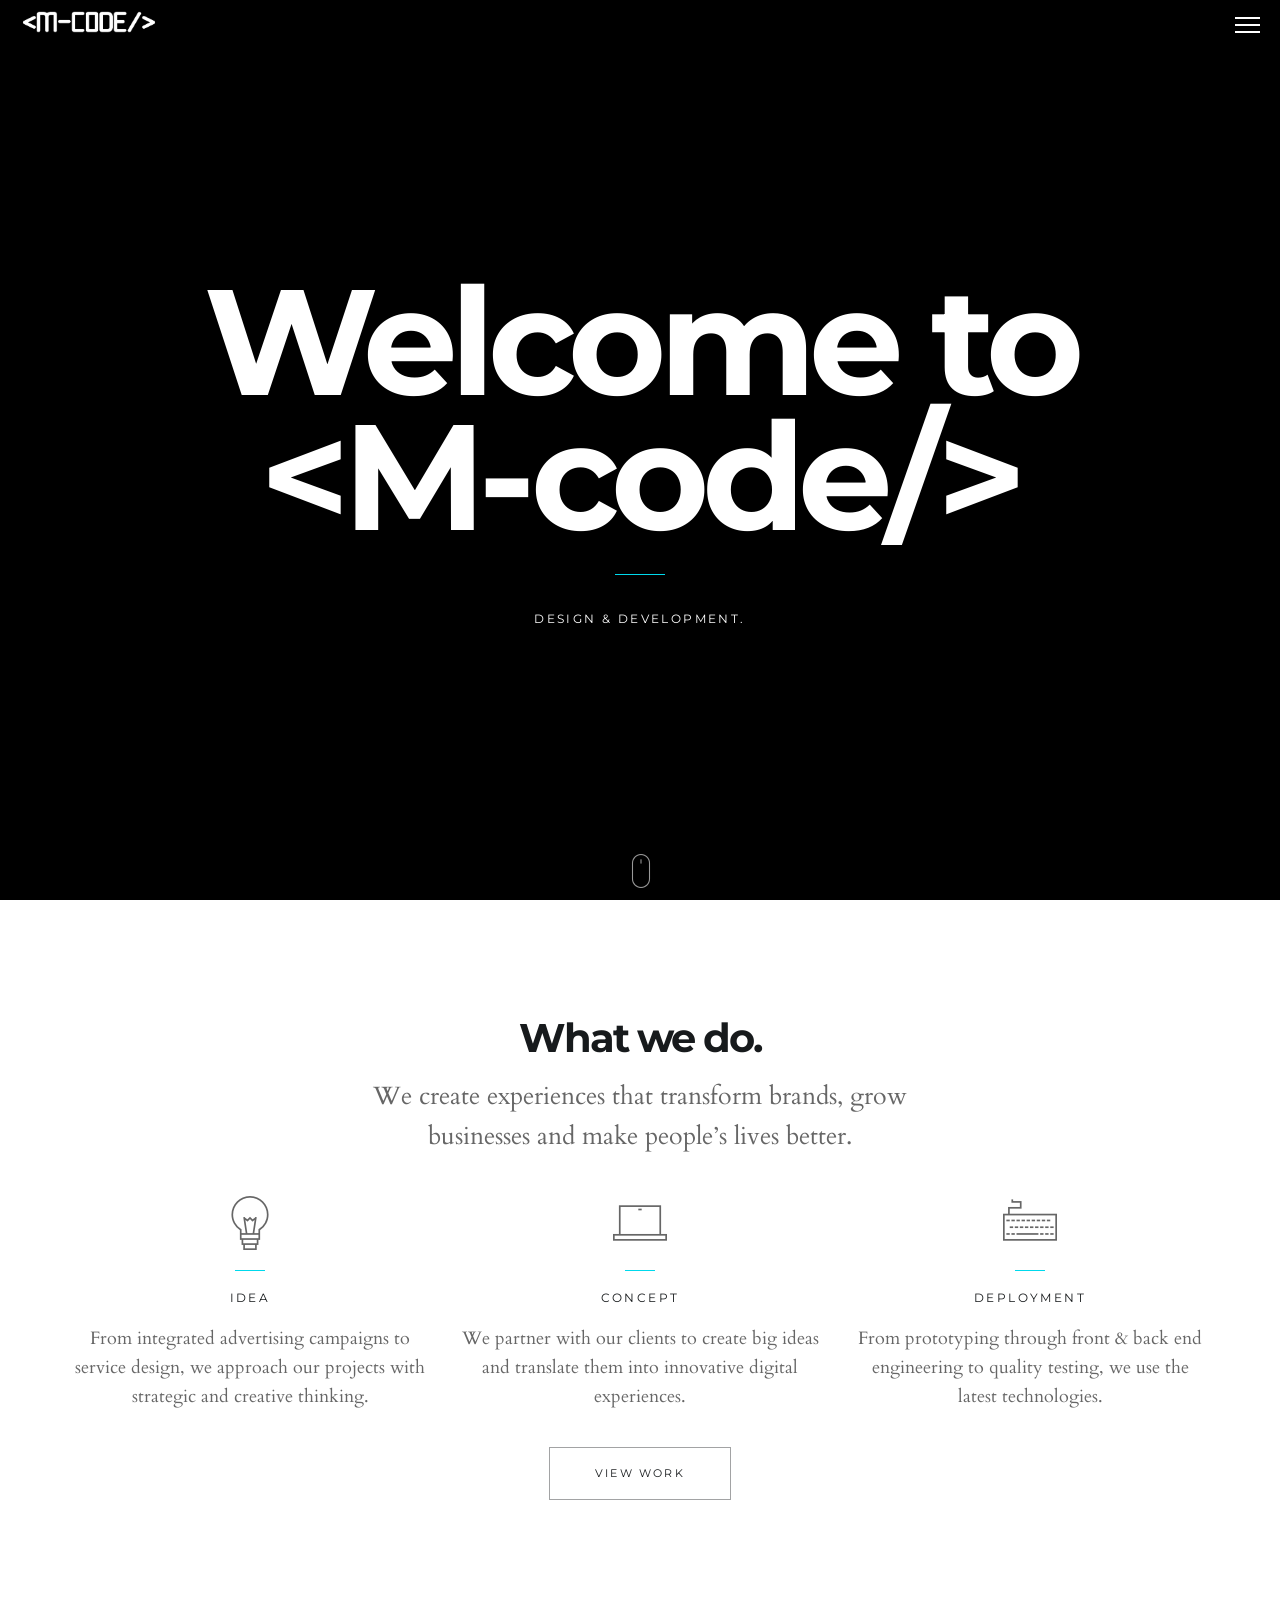
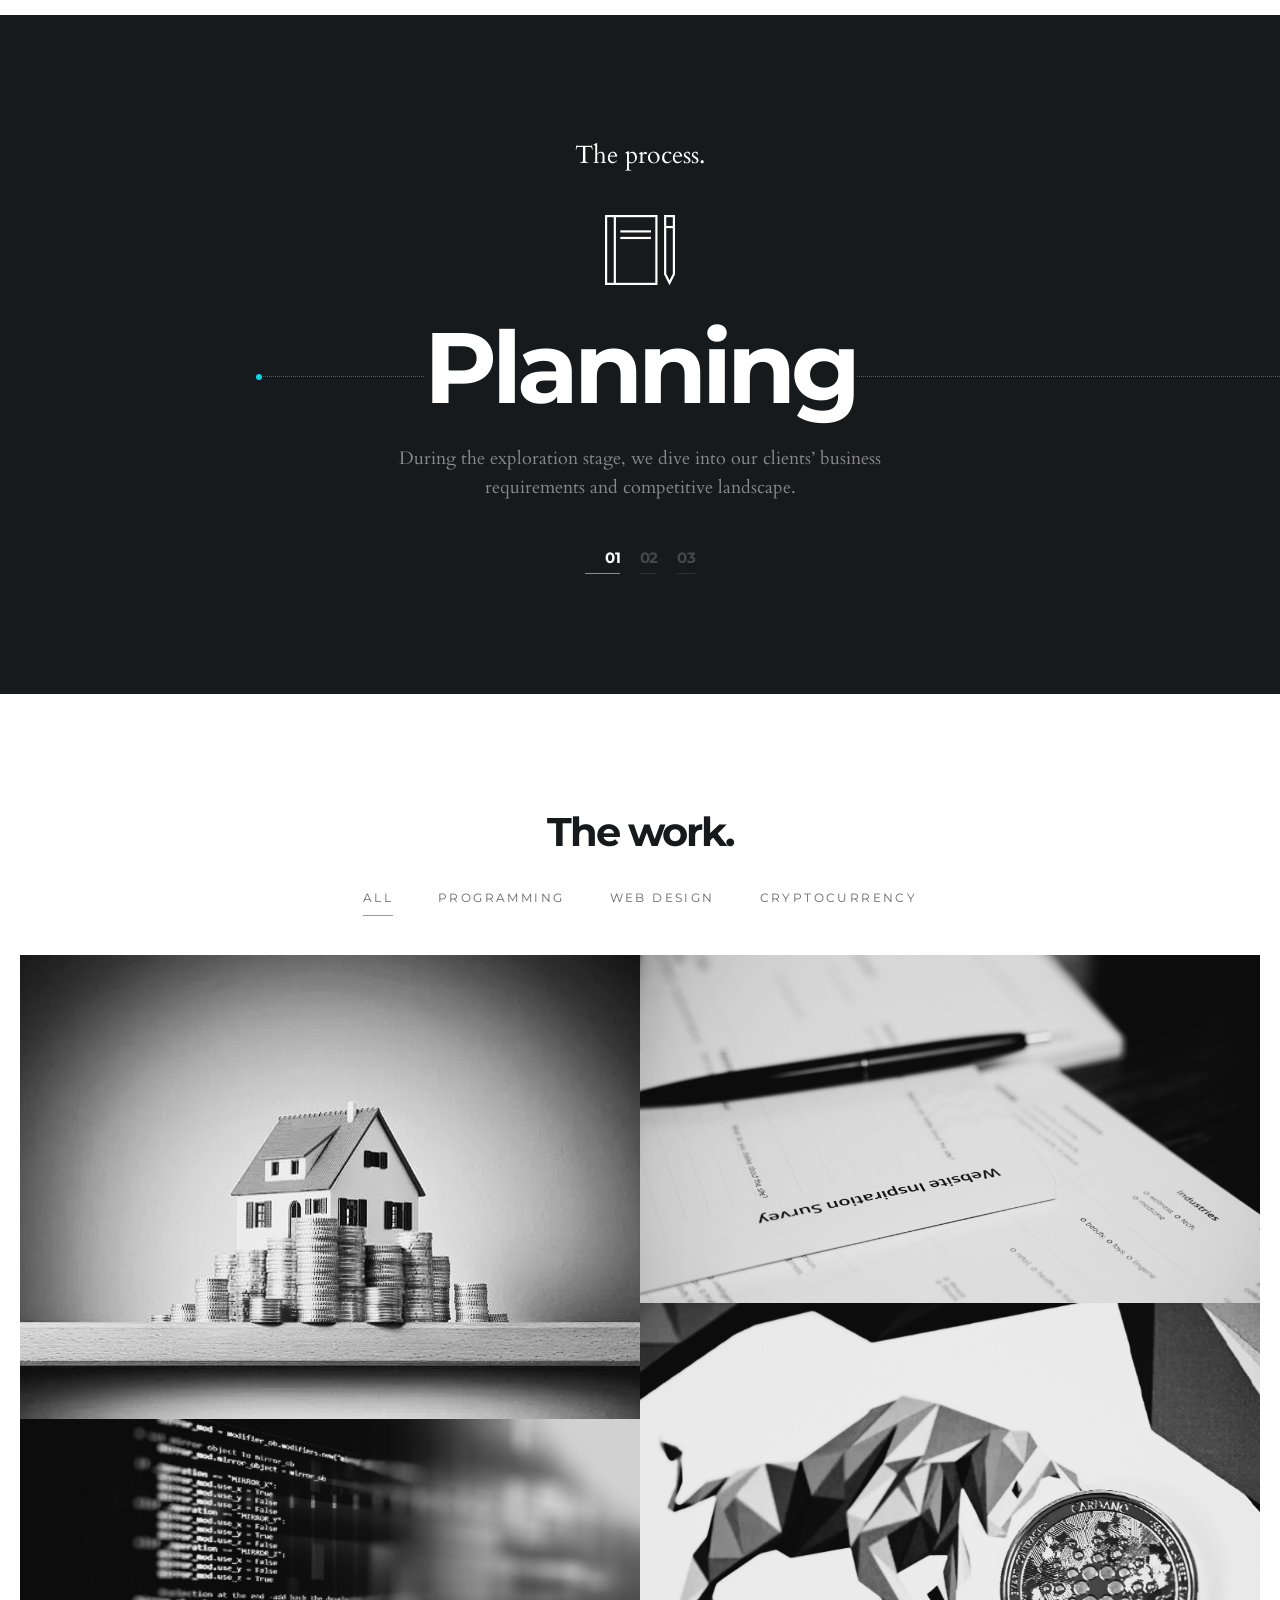
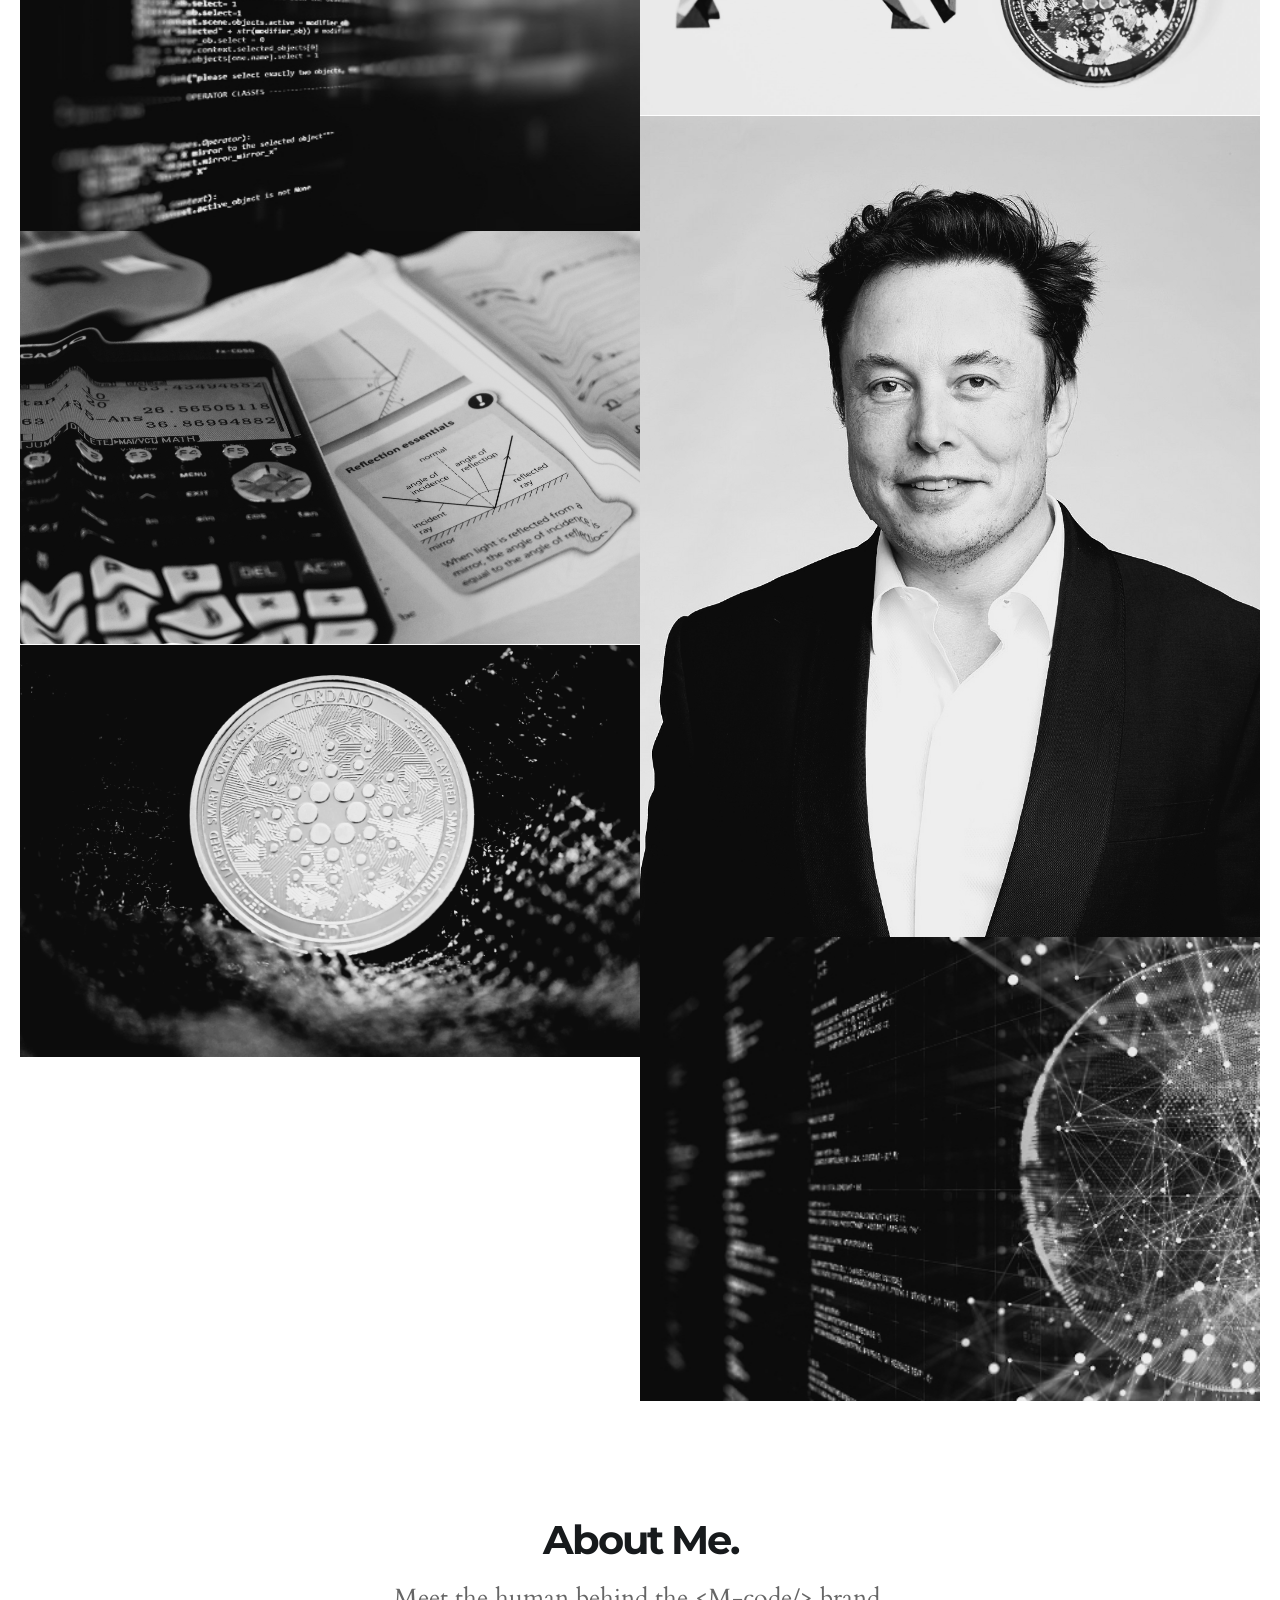
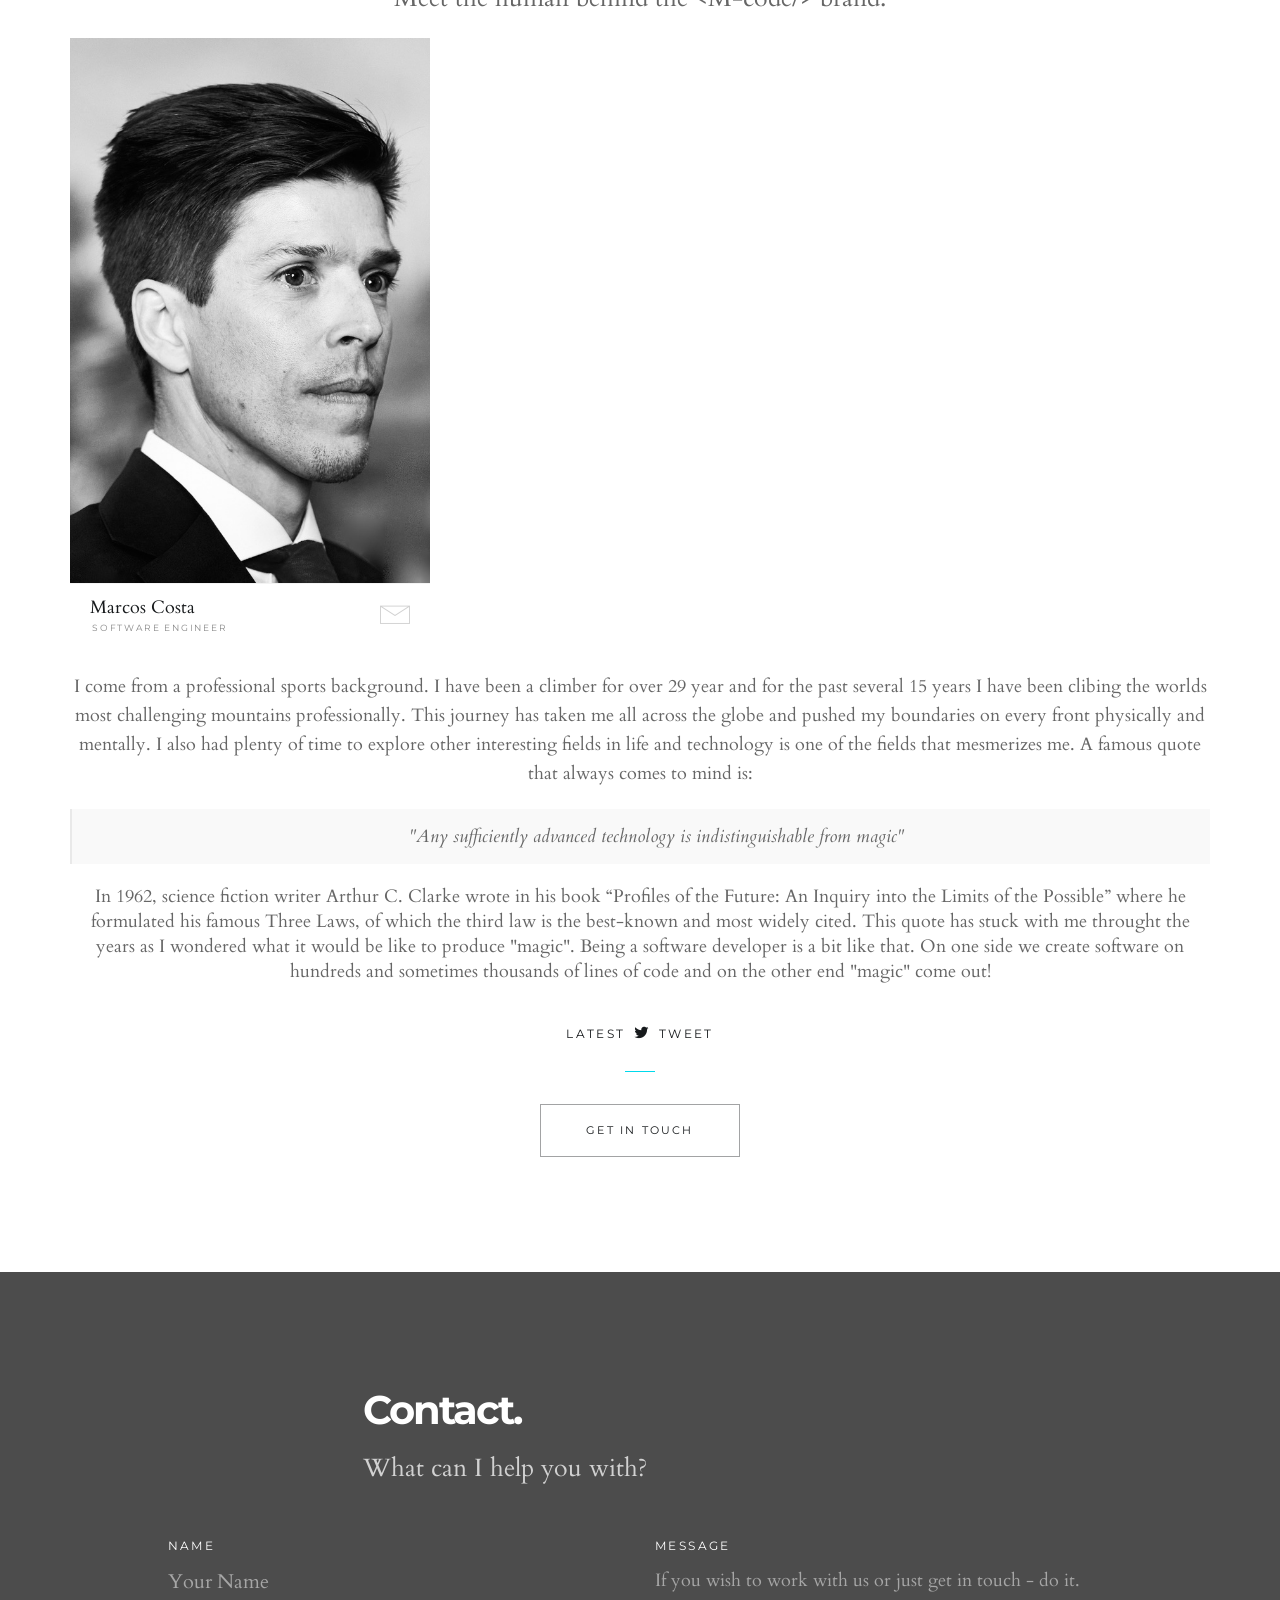
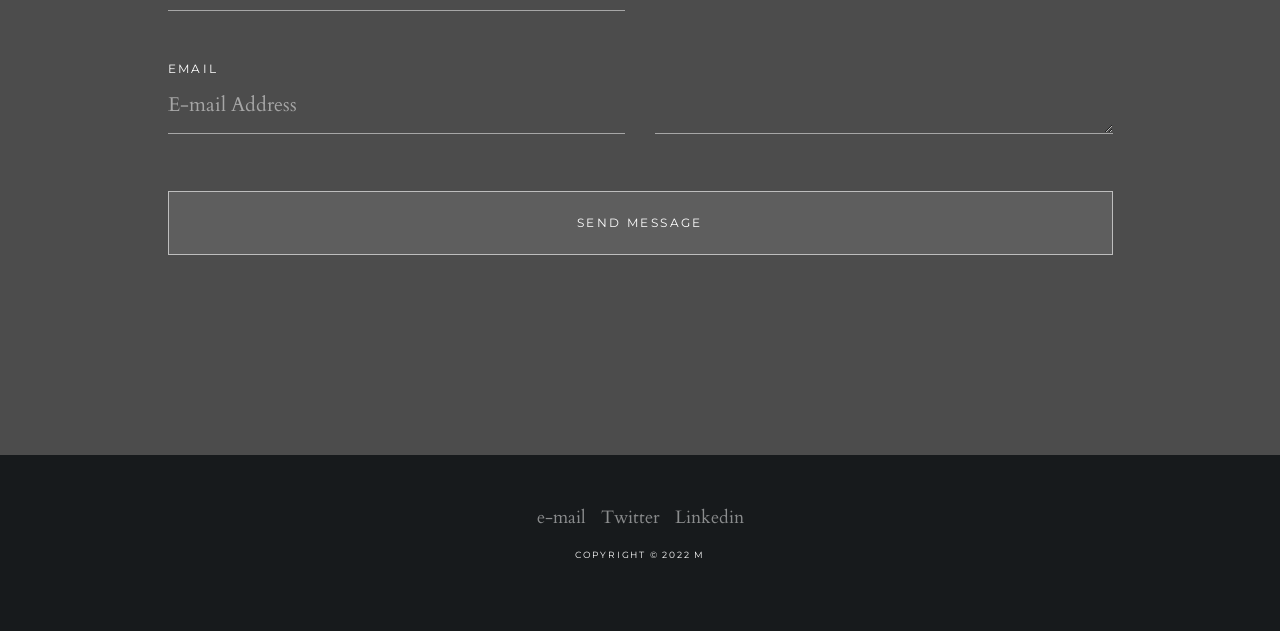
==== index.html @ 57354f72 "email address changed email address" ====
<!DOCTYPE html>
<!--[if lte IE 8 ]><html class="ie" xmlns="http://www.w3.org/1999/xhtml" xml:lang="en-US" lang="en-US"> <![endif]-->
<!--[if (gte IE 9)|!(IE)]><!-->
<html xmlns="http://www.w3.org/1999/xhtml" xml:lang="en-US" lang="en-US">
<!--<![endif]-->

<head>
	<meta charset="utf-8">

	<title>M-code Website</title>

	<!-- Behavioral Meta Data -->
	<meta name="viewport" content="width=device-width, initial-scale=1, maximum-scale=1, user-scalable=no">


	<!-- Twitter Card Meta Data -->
	<meta name="twitter:card" content="summary">
	<meta name="twitter:site" content="@Mcosta215">
	<meta name="twitter:creator" content="@Mcosta215">
	<meta name="twitter:title" content="M">
	<meta name="twitter:description" content="Technical Analysis, Software Engineering, and Freedom.">
	<meta name="twitter:image" content="https://twitter.com/Mcosta215">

	<!-- Favicon -->
	<link rel="shortcut icon" href="favicon.png" type="image/png">
	<link rel="apple-touch-icon" sizes="180x180" href="/apple-touch-icon.png">
	<link rel="icon" type="image/png" sizes="32x32" href="/favicon-32x32.png">
	<link rel="icon" type="image/png" sizes="16x16" href="/favicon-16x16.png">
	<link rel="manifest" href="/site.webmanifest">


	<!--[if lt IE 9]>
		<script src="http://html5shim.googlecode.com/svn/trunk/html5.js"></script>
	<![endif]-->

	<!-- Fonts -->
	<link href='http://fonts.googleapis.com/css?family=Cardo:400,400italic|Montserrat:700,400' rel='stylesheet'
		type='text/css'>

	<!-- Styles -->
	<link rel="stylesheet" type="text/css" href="css/loader.css" />
	<link rel="stylesheet" type="text/css" href="css/framework.css" />
	<link rel="stylesheet" type="text/css" href="css/style.css" />

	<!-- Colors -->
	<link rel="stylesheet" type="text/css" href="css/colors/blue.css" media="screen">
	<!-- <link rel="stylesheet" type="text/css" href="css/colors/red.css" media="screen"> -->
	<!-- <link rel="stylesheet" type="text/css" href="css/colors/green.css" media="screen"> -->
	<!-- <link rel="stylesheet" type="text/css" href="css/colors/yellow.css" media="screen"> -->
	<!-- <link rel="stylesheet" type="text/css" href="css/colors/pink.css" media="screen"> -->
	<!-- <link rel="stylesheet" type="text/css" href="css/colors/orange.css" media="screen"> -->
	<!-- <link rel="stylesheet" type="text/css" href="css/colors/gray.css" media="screen"> -->
	<!-- <link rel="stylesheet" type="text/css" href="css/colors/purple.css" media="screen"> -->
	<!-- <link rel="stylesheet" type="text/css" href="css/colors/steel.css" media="screen"> -->

	<!--[if lt IE 9]>
		<link rel="stylesheet" type="text/css" href="css/ie.css" />
	<![endif]-->

	<!-- Javascript -->
	<script src="js/jquery.js"></script>
	<script src="js/modernizr.js"></script>
</head>

<body>
	<!-- Loader -->
	<div class="loader center dark">
		<div class="loader-content">
			<img src="images/logo.png" width="138" height="25" alt="logo"><br>
			<span class="progress-container"><span class="progress"></span></span>
		</div>
		<script type="text/javascript">
			$(window).load(function () {
				$('.loader').delay(1000).fadeOut('slow')
			});
		</script>
	</div><!-- END LOADER -->

	<!-- Header -->
	<header>
		<!-- Logo -->
		<div class="header-inner">
			<a class="logo" href="#"><img src="images/logo.png" alt="logo" width="138" height="25"></a>
		</div>

		<!-- Menu Button -->
		<div class="menu-button">
			<span class="before"></span>
			<span class="main"></span>
			<span class="after"></span>
		</div>
	</header><!-- END Header -->

	<!-- Navigation -->
	<nav class="push-nav push-right" style="background-image: url(images/navigation.jpg);">
		<!-- Logo -->
		<div class="logo-nav"><a href="#"><img src="images/logo.png" alt="logo" width="138" height="25"></a></div>
		<div class="footer-nav">
			<!-- Social -->
			<ul class="social">
				<li><a href="#"><i class="social-icon-linkedin"></i></a></li>
				<li><a href="#"><i class="social-icon-twitter"></i></a></li>
			</ul>

			<!-- Copyright -->
			<h6>Copyright © 2022 M-code</h6>
		</div>

		<!-- Links -->
		<ul class="navigation">
			<li><a class="scroll-to" href="#section1">Home</a></li>
			<li><a class="scroll-to" href="#section2">About</a></li>
			<li><a class="scroll-to" href="#section5">Work</a></li>
			<li><a class="scroll-to" href="#section9">Contact</a></li>
		</ul>
	</nav><!-- END Navigation -->

	<!-- Main Wrap -->
	<div class="navigation-overlay"></div>
	<div id="wrap">

		<!-- Hero -->
		<section id="section1" class="hero video-background dark center nav-trigger">
			<!-- Video Container -->
			<div id="bgVideo" data-0="transform: translate3d(0px, 0px, 0px);"
				data-top-bottom="transform: translate3d(0px, 300%, 0px);"></div>

			<!-- Hero Content -->
			<div class="container hero-content">
				<div class="col-xs-12 col-sm-10 col-sm-offset-1" data-0="opacity: 1;" data-top-bottom="opacity: 0;">
					<h1>Welcome to &lt;M-code/&gt</h1>
					<span class="separator"></span>
					<h5>Design &amp; development.</h5>
				</div>
			</div>

			<!-- Scroll Icon -->
			<a class="icon-scroll" href="#section2" data-0="opacity: 1;" data-100="opacity: 0;">
				<i class="icon-basic-magic-mouse"></i>
			</a>
		</section><!-- END Hero -->

		<!-- Feature boxes -->
		<section id="section2" class="container center padded">
			<!-- Title -->
			<div class="row">
				<div class="col-xs-12 col-sm-8 col-sm-offset-2 col-md-6 col-md-offset-3">
					<h4>What we do.</h4>
					<p class="sub-heading">We create experiences that transform brands, grow businesses and make
						people’s lives better.</p>
				</div>
			</div>

			<!-- Boxes -->
			<div class="row">
				<!-- 1 -->
				<div class="feature-box col-sm-4 wow fadeInUp" data-wow-delay="0.5s">
					<i class="icon-medium icon-basic-lightbulb"></i>
					<span class="separator-small"></span>
					<h5>Idea</h5>
					<p>From integrated advertising campaigns to service design, we approach our projects with strategic
						and creative thinking.</p>
				</div>
				<!-- 2 -->
				<div class="feature-box col-sm-4 wow fadeInUp" data-wow-delay="0.8s">
					<i class="icon-medium icon-basic-laptop"></i>
					<span class="separator-small"></span>
					<h5>Concept</h5>
					<p>We partner with our clients to create big ideas and translate them into innovative digital
						experiences.</p>
				</div>
				<!-- 3 -->
				<div class="feature-box col-sm-4 wow fadeInUp" data-wow-delay="1s">
					<i class="icon-medium icon-basic-keyboard"></i>
					<span class="separator-small"></span>
					<h5>Deployment</h5>
					<p>From prototyping through front &amp; back end engineering to quality testing, we use the latest
						technologies.</p>
				</div>
			</div>

			<!-- Call to action -->
			<div class="row">
				<div class="col-xs-12 wow fadeInUp call-to-action" data-wow-delay="1s">
					<a href="#section5" class="button">view work</a>
				</div>
			</div>
		</section><!-- END Feature Boxes -->


		<!-- Begin Progress Slider -->
		<section id="section4" class="center padded black">
			<!-- Title -->
			<div>
				<p class="sub-heading wow fadeInRight" data-wow-delay="0.5s">The process.</p>
			</div>

			<!-- Slider -->
			<div class="royalSlider rsProgress">
				<!-- Slide 1 -->
				<div class="rsContent wow fadeInRight" data-wow-delay="0.8s">
					<!-- Progress Bar -->
					<span class="progress-bar start"></span>

					<div class="container">
						<!-- Icon -->
						<div class="row">
							<div class="col-xs-12 col-sm-8 col-sm-offset-2 col-md-6 col-md-offset-3 icon">
								<i class="icon-large icon-basic-book-pencil"></i>
							</div>
						</div>

						<!-- Heading -->
						<div class="row">
							<div class="col-xs-12">
								<h2>Planning</h2>
							</div>
						</div>

						<!-- Text -->
						<div class="row">
							<div class="col-xs-12 col-sm-8 col-sm-offset-2 col-md-6 col-md-offset-3">
								<p>During the exploration stage, we dive into our clients’ business requirements and
									competitive landscape.</p>
							</div>
						</div>
					</div>

					<!-- Tab Control -->
					<span class="rsTmb">01</span>
				</div><!-- END Slide -->

				<!-- Slide 2 -->
				<div class="rsContent">
					<!-- Progress Bar -->
					<span class="progress-bar"></span>

					<div class="container">
						<!-- Icon -->
						<div class="row">
							<div class="col-xs-12 col-sm-8 col-sm-offset-2 col-md-6 col-md-offset-3 icon">
								<i class="icon-large icon-basic-display"></i>
							</div>
						</div>

						<!-- Heading -->
						<div class="row">
							<div class="col-xs-12">
								<h2>Development</h2>
							</div>
						</div>

						<!-- Text -->
						<div class="row">
							<div class="col-xs-12 col-sm-8 col-sm-offset-2 col-md-6 col-md-offset-3">
								<p>Once we have a clear strategy and we know what we want to achieve, it’s time for our
									designers to roll up their sleeves.</p>
							</div>
						</div>
					</div>

					<!-- Tab Control -->
					<span class="rsTmb">02</span>
				</div><!-- END Slide -->

				<!-- Slide 3 -->
				<div class="rsContent">
					<!-- Progress Bar -->
					<span class="progress-bar finish"></span>

					<div class="container">
						<!-- Icon -->
						<div class="row">
							<div class="col-xs-12 col-sm-8 col-sm-offset-2 col-md-6 col-md-offset-3 icon">
								<i class="icon-large icon-basic-flag1"></i>
							</div>
						</div>

						<!-- Heading -->
						<div class="row">
							<div class="col-xs-12">
								<h2>Launch</h2>
							</div>
						</div>

						<!-- Text -->
						<div class="row">
							<div class="col-xs-12 col-sm-8 col-sm-offset-2 col-md-6 col-md-offset-3 ">
								<p>Following thorough quality assurance involving you and our technical team the project
									is finally ready to be released.</p>
							</div>
						</div>
					</div>

					<!-- Tab Control -->
					<span class="rsTmb">03</span>
				</div>
			</div><!-- END Slider -->
		</section><!-- END Progress Slider -->

		<!-- Begin Portfolio -->
		<section id="section5" class="center padded nb">
			<div class="container">
				<!-- Title -->
				<div class="row">
					<div class="col-xs-12 col-sm-8 col-sm-offset-2 col-md-6 col-md-offset-3 wow fadeInUp"
						data-wow-delay="0.3s">
						<h4>The work.</h4>
					</div>
				</div>

				<!-- Filters -->
				<div class="row">
					<ul class="col-xs-12 filters">
						<li data-filter="*" class="is-checked wow fadeInUp" data-wow-delay="0.5s">All</li>
						<li data-filter=".programming" class="wow fadeInUp" data-wow-delay="0.8s">Programming</li>
						<li data-filter=".web-design" class="wow fadeInUp" data-wow-delay="1s">Web Design</li>
						<li data-filter=".cryptocurrency" class="wow fadeInUp" data-wow-delay="1.2s">Cryptocurrency</li>
					</ul>
				</div>
			</div><!-- END Container -->

			<div class="thumbnails dark">
				<div class="thumbnail programming">
					<div class="overlay"></div>
					<div class="project-info">
						<a class="button dark" href="loan_calculator.html">Loan Calculator</a>
					</div>
					<img src="images/portfolio/loan.jpg" alt="thumbnail">
				</div>


				<div class="thumbnail web-design">
					<div class="overlay"></div>
					<div class="project-info">
						<a class="button dark" href="survey.html">Survey Page</a>
					</div>
					<img src="images/portfolio/survey_photo.jpg" alt="thumbnail">
				</div>
				<div class="thumbnail cryptocurrency">
					<div class="overlay"></div>
					<div class="project-info">
						<a class="button dark" href="https://www.mnttoken.com">Cryptocurrency</a>
					</div>
					<img src="images/portfolio/ada_bull.jpg" alt="thumbnail">
				</div>
				<div class="thumbnail programming">
					<div class="overlay"></div>
					<div class="project-info">
						<a class="button dark" href="arithmetic_formatter.html">Arithmetic Formatter</a>
					</div>
					<img src="images/portfolio/pic07.jpg" alt="thumbnail">
				</div>
				<div class="thumbnail web-design">
					<div class="overlay"></div>
					<div class="project-info">
						<a class="button dark" href="elon_tribute.html">Tribute Page</a>
					</div>
					<img src="images/portfolio/Elon_Musk.jpg" alt="thumbnail">
				</div>
				<div class="thumbnail programming">
					<div class="overlay"></div>
					<div class="project-info">
						<a class="button dark" href="shape_calculator.html">Shape Calculator</a>
					</div>
					<img src="images/portfolio/shape_calculator.jpg" alt="thumbnail">
				</div>
				<div class="thumbnail web-design">
					<div class="overlay"></div>
					<div class="project-info">
						<a class="button dark" href="technical_documentation.html">Technical Documentation Page</a>
					</div>
					<img src="images/portfolio/ada_coin.jpg" alt="thumbnail">
				</div>
				<div class="thumbnail programming">
					<div class="overlay"></div>
					<div class="project-info">
						<a class="button dark" href="coming-soon.html">Budget App</a>
					</div>
					<img src="images/portfolio/pic02.jpg" alt="thumbnail">
				</div>
			</div><!-- END Thumbnails -->
		</section><!-- END Portfolio -->

		<!-- Begin Team Block -->
		<section id="section6" class="container center padded">
			<!-- Title -->
			<div class="row">
				<div class="col-xs-12 col-sm-8 col-sm-offset-2 col-md-6 col-md-offset-3">
					<h4>About Me.</h4>
					<p class="sub-heading">Meet the human behind the &lt;M-code/&gt brand.</p>
				</div>
			</div>

			<!-- Photos -->
			<div class="row">

				<div class="col-xs-12 col-sm-4 wow fadeInUp" data-wow-delay="1.0s">
					<!-- Photo -->
					<img class="team-photo" src="images/team/marcos.png">

					<!-- Team Info -->
					<div class="team-info clearfix">
						<span class="contact-information">
							<p>Marcos Costa</p>
							<h6>Software Engineer</h6>
						</span>
						<div class="mail"><a href="mailto:marcos@mnttoken.com"><i class="icon-basic-mail"></i></a>
						</div>
					</div>
				</div>
			</div>

			<div class="row">
				<div class="col-xs-12 call-to-action wow fadeInUp" data-wow-delay="1s">
					<p>I come from a professional sports background. I have been a climber for over 29 year and for the
						past several
						15 years I have been clibing the worlds most challenging mountains professionally. This journey
						has taken me all
						across the globe and pushed my boundaries on every front physically and mentally. I also had
						plenty of time to explore other
						interesting fields in life and technology is one of the fields that mesmerizes me. A famous
						quote that always comes to mind is:

					<div class="quote">
						<center>
							<blockquote> "Any sufficiently advanced technology is indistinguishable from magic"
							</blockquote>
						</center>
					</div>

					In 1962, science fiction writer Arthur C. Clarke wrote in his book “Profiles of the Future: An
					Inquiry into the Limits of the Possible” where he formulated his famous Three Laws, of which the
					third law is the best-known and most widely cited.
					This quote has stuck with me throught the years as I wondered what it would be like to produce
					"magic". Being a software developer is a bit like that. On one side we create
					software on hundreds and sometimes thousands of lines of code and on the other end "magic" come out!
					</p>
				</div>
				<div class="col-xs-12 col-sm-10 col-sm-offset-1 twitter call-to-action">
					<h5>latest <i class="social-icon-twitter"></i> tweet</h5>
					<span class="separator-small"></span>
					<div id="twit-feed"></div>
					<a class="button" href="#section9">get in touch</a>
				</div>
			</div>
		</section><!-- END Team Block -->



		<!-- Begin Contact -->
		<section id="section9" class="contact center">
			<!-- Switch -->
			<div class="switch dark"></div>

	</div>

	<!-- Contact Form -->
	<div class="map-overlay padded dark">
		<div class="container">
			<!-- Title -->
			<div class="row">
				<div class="col-xs-12 col-sm-8 col-sm-offset-2 col-md-6 col-md-offset-3">
					<h4>Contact.</h4>
					<p class="sub-heading">What can I help you with?</p>
				</div>
			</div>

			<!-- Form -->
			<div class="row">
				<div class="col-xs-12 col-lg-10 col-lg-offset-1">
					<form method="post" action="post.php" name="contactform" id="contactform" class="clearfix">
						<fieldset>
							<div class="float-left">
								<div class="form-field name wow fadeInUp" data-wow-delay="0.5s">
									<label for="name">Name</label>
									<span><input type="text" name="name" id="name"
											onfocus="if(this.value == 'Your Name') { this.value = ''; }"
											onblur="if(this.value == '') { this.value = 'Your Name'; }"
											value="Your Name" /></span>
								</div>
								<div class="form-field email wow fadeInUp" data-wow-delay="0.8s">
									<label for="email">Email</label>
									<span><input type="email" name="email" id="email"
											onfocus="if(this.value == 'E-mail Address') { this.value = ''; }"
											onblur="if(this.value == '') { this.value = 'E-mail Address'; }"
											value="E-mail Address" /></span>
								</div>
							</div>
							<div class="float-right">
								<div class="form-field message wow fadeInUp" data-wow-delay="1s">
									<label for="message">Message</label>
									<span><textarea name="message" id="message"
											onfocus="if(this.value == 'If you wish to work with us or just get in touch - do it.') { this.value = ''; }"
											onblur="if(this.value == '') { this.value = 'If you wish to work with us or just get in touch - do it.'; }">If you wish to work with us or just get in touch - do it.</textarea></span>
								</div>
							</div>
						</fieldset>
						<div class="form-click wow fadeInUp" data-wow-delay="1s">
							<button id="submit">Send Message</button>
						</div>
						<div id="alert">
							<div class="notification error clearfix">
								<p><strong>Attention!</strong> Please enter your message.</p>
							</div>
						</div>
					</form>
				</div>
			</div>
		</div><!-- END Container -->
	</div><!-- END Contact Form -->



	</section><!-- END Contact -->

	<!-- Begin Footer -->
	<footer class="center black">
		<div class="container">
			<!-- Social -->
			<div class="row">
				<ul class="social col-xs-12">
					
					<li class="icon solid fa-envelope"><a href="marcos@mnttoken.com">e-mail</a></li>
					<li class="icon brands fa-twitter"><a href="https://twitter.com/Mcosta215">Twitter</a></li>
					<li class="icon brands fa-linkedin"><a
							href="https://www.linkedin.com/in/marcos-costa-a276242/">Linkedin</a></li>
				</ul>
			</div>

			<!-- Copyright -->
			<div class="row">
				<div class="col-xs-12">
					<h6>copyright © 2022 M</h6>
				</div>
			</div>
		</div><!-- END Container -->
	</footer><!-- END Footer -->

	</div><!-- END Main Wrap -->


	<!-- IE 8 PAGE -->
	<div class="modern-browser">
		<div class="modern-container center dark">
			<img src="images/logo.png" alt="logo">
			<h1>Welcome to M.</h1>
			<span class="separator"></span>
			<p>Sorry, our website doesn't support your web-browser.<br>Maybe something more modern would do the trick.
			</p>
			<a href="http://www.google.com/chrome/" target="_blank" class="button">download chrome</a>
		</div>
	</div><!-- END IE 8 PAGE -->

	<!-- Javascript -->
	<script src="js/retina.js" type="text/javascript" charset="utf-8"></script>
	<script src="js/navigation.js" type="text/javascript" charset="utf-8"></script>
	<script src="js/plugins.js" type="text/javascript" charset="utf-8"></script>
	<script src="js/main.js" type="text/javascript" charset="utf-8"></script>
</body>

</html>
---- css/loader.css ----
/* Loader */
@-webkit-keyframes loader-anim {
    0% { left: -102px }
    100% { left: 102px }
}

@-moz-keyframes loader-anim {
    0% { left: -102px }
    100% { left: 102px }
}

@-ms-keyframes loader-anim {
    0% { left: -102px }
    100% { left: 102px }
}

@-o-keyframes loader-anim {
    0% { left: -102px }
    100% { left: 102px }
}

@keyframes loader-anim {
    0% { left: -102px }
    100% { left: 102px }
}


@-webkit-keyframes blink-text {
    0% {
        opacity: 1
    }

    20% {
        opacity: 0.5
    }

    40% {
        opacity: 0.2
    }

    60% {
        opacity: 0.7
    }

    80% {
        opacity: 0.1
    }

    90% {
        opacity: 0.4
    }
}

@-moz-keyframes blink-text {
    0% {
        opacity: 1
    }

    20% {
        opacity: 0.5
    }

    40% {
        opacity: 0.2
    }

    60% {
        opacity: 0.7
    }

    80% {
        opacity: 0.1
    }

    90% {
        opacity: 0.4
    }
}

@-ms-keyframes blink-text {
    0% {
        opacity: 1
    }

    20% {
        opacity: 0.5
    }

    40% {
        opacity: 0.2
    }

    60% {
        opacity: 0.7
    }

    80% {
        opacity: 0.1
    }

    90% {
        opacity: 0.4
    }
}

@-o-keyframes blink-text {
    0% {
        opacity: 1
    }

    20% {
        opacity: 0.5
    }

    40% {
        opacity: 0.2
    }

    60% {
        opacity: 0.7
    }

    80% {
        opacity: 0.1
    }

    90% {
        opacity: 0.4
    }
}

@keyframes blink-text {
    0% {
        opacity: 1
    }

    20% {
        opacity: 0.5
    }

    40% {
        opacity: 0.2
    }

    60% {
        opacity: 0.7
    }

    80% {
        opacity: 0.1
    }

    90% {
        opacity: 0.4
    }
}


/* =Loader
-------------------------------------------------------------- */
.loader {
	position: fixed;
	z-index: 9999;
	width: 100%;
	height: 100%;
	background: #000;
}

.loader h5 {
	-webkit-animation: blink-text 1s infinite;
       -moz-animation: blink-text 1s infinite;
       	-ms-animation: blink-text 1s infinite;
       	 -o-animation: blink-text 1s infinite;
    		animation: blink-text 1s infinite;
}

.loader-content {
	display: block;
	position: relative;
	top: 45%;
	-webkit-animation: fadeInDown 0.7s; 
	   -moz-animation: fadeInDown 0.7s; 
		-ms-animation: fadeInDown 0.7s;
		 -o-animation: fadeInDown 0.7s;
			animation: fadeInDown 0.7s;
}

.progress-container {
	display: inline-block;
	position: relative;
	width: 100px;
	height: 1px;
	overflow: hidden;
}

.progress {
	display: block;
	position: absolute;
	bottom: 0;
	left: -102px;
	overflow: hidden;
	width: 100px;
	height: 1px;
	background-color: #00d9ec;
	-webkit-animation: loader-anim 1s 0s infinite;
       -moz-animation: loader-anim 1s 0s infinite;
       	-ms-animation: loader-anim 1s 0s infinite;
       	 -o-animation: loader-anim 1s 0s infinite;
    		animation: loader-anim 1s 0s infinite;
}
---- css/style.css ----
/*
Name: Maven
Version: 1.1
Author: Aether Themes
Author URI: http://www.aetherthemes.com
*/

/* =Table of Contents
--------------------------------------------------------------
	=Common Styles
	=Typography
	=Header
	=Navigation
	=Content Styles
	=Hero
	=Text Slider
	=Progress Slider
	=Portfolio
	=Team
	=Pricing
	=Clients
	=Contact
	=Footer

	=Since v1.1
		=Twitter
		=Blog
*/


/* =Common Styles
-------------------------------------------------------------- */
body {
	background: #fff;
	color: #666666;
	font: normal 18px 'Cardo', serif;
	-webkit-font-smoothing: antialiased;
	-webkit-text-size-adjust: 100%;
}

img {
	vertical-align: middle;
	max-width: 100%;
	height: auto;
}

a {
	text-decoration: none;
}

a,
video {
	outline: 0;
}

button:focus {
	outline: 0;
}

a:active,
a:visited {
	border: none;
	outline: none;
}

.modern-browser {
	display: none;
}

::selection {
	background: #171a1c;
	color: #fff;
}

::-moz-selection {
	background: #171a1c;
	color: #fff;
}


/* =Typography
-------------------------------------------------------------- */
/* Headings */
h1,
h2,
h3,
h4 {
	color: #171a1c;
	font-family: 'Montserrat', sans-serif;
	font-weight: 700;
	margin: 15px 0 15px 0;
}

h5,
h6 {
	color: #171a1c;
	font-family: 'Montserrat', sans-serif;
	font-weight: 400;
	margin: 15px 0 15px 0;
}

.dark h1,
.dark h2,
.dark h3,
.dark h4,
.dark h5,
.dark h6 {
	color: #fff;
}

.black h1,
.black h2,
.black h3,
.black h4,
.black h5,
.black h6 {
	color: #fff;
}

h1,
h2,
h3,
h4 {
	letter-spacing: -0.05em;
}

h5,
h6 {
	text-transform: uppercase;
	letter-spacing: 0.2em
}

h1 {
	line-height: 0.9em;
}

h2,
h3,
h4 {
	line-height: 0.9em;
}

h5,
h6 {
	line-height: 1.2em;
}

h1 {
	font-size: 55px;
}

h2 {
	font-size: 35px;
}

h3 {
	font-size: 80px;
}

h4 {
	font-size: 30px;
}

h5 {
	font-size: 10px;
}

h6 {
	font-size: 9px;
}

/* Responsive */
@media (min-width: 768px) {
	h1 {
		font-size: 100px;
	}

	h2 {
		font-size: 80px;
	}

	h4 {
		font-size: 40px;
	}
}

@media (min-width: 992px) {}

@media (min-width: 1200px) {

	h1,
	h2,
	h3,
	h4,
	h5,
	h6 {
		margin: 20px 0 20px 0;
	}

	h1 {
		font-size: 150px;
	}

	h2 {
		font-size: 100px;
	}

	h3 {
		font-size: 80px;
	}

	h4 {
		font-size: 40px;
	}

	h5 {
		font-size: 12px;
	}

	h6 {
		font-size: 9px;
	}
}

/* Common */
p {
	font-size: 16px;
	line-height: 1.6em;
	margin: 15px 0 15px 0;
}

.dark p {
	color: #d1d1d1;
}

.black p {
	color: #888888;
}

.accent p {
	color: #171a1c;
}

p.sub-heading {
	font-size: 20px;
}

.dark p.sub-heading {
	color: #fff;
}

.black p.sub-heading {
	color: #fff;
}

/* Responsive */
@media (min-width: 768px) {}

@media (min-width: 992px) {}

@media (min-width: 1200px) {
	p {
		font-size: 18px;
		margin: 20px 0 20px 0;
	}

	p.sub-heading {
		font-size: 25px;
	}
}


/* =Header
-------------------------------------------------------------- */
header {
	position: fixed;
	top: 0;
	right: 0;
	width: 100%;
	z-index: 999;
}

.header-inner {
	padding: 10px;
	background: rgba(0, 0, 0, .8);
	-webkit-transition: background 0.5s ease-out;
	-moz-transition: background 0.5s ease-out;
	-ms-transition: background 0.5s ease-out;
	-o-transition: background 0.5s ease-out;
	transition: background 0.5s ease-out;
	border-bottom: none;
	width: 100%;
	opacity: 1;
	-webkit-animation: fadeInDown 0.5s cubic-bezier(.16, .68, .43, .99);
	-moz-animation: fadeInDown 0.5s cubic-bezier(.16, .68, .43, .99);
	-ms-animation: fadeInDown 0.5s cubic-bezier(.16, .68, .43, .99);
	-o-animation: fadeInDown 0.5s cubic-bezier(.16, .68, .43, .99);
	animation: fadeInDown 0.5s cubic-bezier(.16, .68, .43, .99);
}

.header-inner.scrolled {
	background: rgba(0, 0, 0, .8);
	-webkit-transition: background 1s ease-out;
	-moz-transition: background 1s ease-out;
	-ms-transition: background 1s ease-out;
	-o-transition: background 1s ease-out;
	transition: background 1s ease-out;
}

.push-active .header-inner {
	opacity: 0;
	-webkit-animation: fadeOutUp 0.5s cubic-bezier(.16, .68, .43, .99);
	-moz-animation: fadeOutUp 0.5s cubic-bezier(.16, .68, .43, .99);
	-ms-animation: fadeOutUp 0.5s cubic-bezier(.16, .68, .43, .99);
	-o-animation: fadeOutUp 0.5s cubic-bezier(.16, .68, .43, .99);
	animation: fadeOutUp 0.5s cubic-bezier(.16, .68, .43, .99);
}

.logo {
	opacity: 1;
	-webkit-transition: opacity 0.2s ease-out;
	-moz-transition: opacity 0.2s ease-out;
	-ms-transition: opacity 0.2s ease-out;
	-o-transition: opacity 0.2s ease-out;
	transition: opacity 0.2s ease-out;
}

.logo:hover {
	opacity: .5;
	-webkit-transition: opacity 0.2s ease-out;
	-moz-transition: opacity 0.2s ease-out;
	-ms-transition: opacity 0.2s ease-out;
	-o-transition: opacity 0.2s ease-out;
	transition: opacity 0.2s ease-out;
}

@media (min-width: 768px) {
	.header-inner {
		padding: 8px 20px 10px;
	}
}

@media (min-width: 992px) {
	.header-inner {
		background: transparent;
	}
}

/* Menu Button */
.menu-button {
	cursor: pointer;
	display: block;
	width: 25px;
	height: 20px;
	right: 10px;
	position: absolute;
}

.menu-button .before,
.menu-button .main,
.menu-button .after {
	display: block;
	width: 25px;
	height: 2px;
	background: #fff;
	margin-bottom: 5px;
	-webkit-transition: -webkit-transform 0.2s;
	-moz-transition: -moz-transform 0.2s;
	-ms-transition: -ms-transform 0.2s;
	-o-transition: -o-transform 0.2s;
	transition: transform 0.2s;
}

/* Button Hover */
.menu-button:hover .before {
	-webkit-transform: translateY(-2px);
	-moz-transform: translateY(-2px);
	-ms-transform: translateY(-2px);
	-o-transform: translateY(-2px);
	transform: translateY(-2px);
}

.menu-button:hover .after {
	-webkit-transform: translateY(2px);
	-moz-transform: translateY(2px);
	-ms-transform: translateY(2px);
	-o-transform: translateY(2px);
	transform: translateY(2px);
}

/* Button Active */
.push-active .menu-button .main {
	display: none;
}

.push-active .menu-button .before {
	margin: 0;
	-webkit-transition: -webkit-transform 0.5s;
	-moz-transition: -moz-transform 0.5s;
	-ms-transition: -ms-transform 0.5s;
	-o-transition: -o-transform 0.5s;
	transition: transform 0.5s;
	-webkit-transform: translateY(2px) rotate(45deg);
	-moz-transform: translateY(2px) rotate(45deg);
	-ms-transform: translateY(2px) rotate(45deg);
	-o-transform: translateY(2px) rotate(45deg);
	transform: translateY(2px) rotate(45deg);
}

.push-active .menu-button .after {
	margin: 0;
	-webkit-transition: -webkit-transform 0.5s;
	-moz-transition: -moz-transform 0.5s;
	-ms-transition: -ms-transform 0.5s;
	-o-transition: -o-transform 0.5s;
	transition: transform 0.5s;
	-webkit-transform: translateY(0) rotate(-45deg);
	-moz-transform: translateY(0) rotate(-45deg);
	-ms-transform: translateY(0) rotate(-45deg);
	-o-transform: translateY(0) rotate(-45deg);
	transform: translateY(0) rotate(-45deg);
}

@media (min-width: 768px) {
	.menu-button {
		right: 20px;
	}
}


.menu-button-grid {
	cursor: pointer;
	display: block;
	width: 25px;
	height: 20px;
	right: 10px;
	position: absolute;
}

.menu-button-grid .top-left,
.menu-button-grid .top-right {
	display: block;
	float: left;
	width: 5px;
	margin: 0px 2px 4px;
	height: 5px;
	background: transparent;
	border: 1px solid #fff;
	-webkit-transition: all 0.2s ease-out;
	-moz-transition: all 0.2s ease-out;
	-ms-transition: all 0.2s ease-out;
	-o-transition: all 0.2s ease-out;
	transition: all 0.2s ease-out;
}

.menu-button-grid .bottom-left,
.menu-button-grid .bottom-right {
	display: block;
	float: left;
	width: 5px;
	height: 5px;
	margin: 0px 2px;
	background: transparent;
	border: 1px solid #fff;
	-webkit-transition: all 0.2s ease-out;
	-moz-transition: all 0.2s ease-out;
	-ms-transition: all 0.2s ease-out;
	-o-transition: all 0.2s ease-out;
	transition: all 0.2s ease-out;
}

.menu-button-grid:hover .bottom-left,
.menu-button-grid:hover .bottom-right,
.menu-button-grid:hover .top-left,
.menu-button-grid:hover .top-right {
	background: #fff;
}


@media (min-width: 768px) {
	.menu-button-grid {
		right: 20px;
	}
}


/* =Navigation
-------------------------------------------------------------- */
.push-nav {
	display: block;
	vertical-align: middle;
	position: fixed;
	width: 50%;
	height: 100%;
	top: 0;
	bottom: 0;
	z-index: 998;
	overflow: auto;
	background-color: #171a1c;
	background-repeat: no-repeat;
	background-position: center;
	background-size: cover;
	-webkit-overflow-scrolling: touch;
	overflow-x: hidden;
}

/* Menu Movement */
.push-right {
	-webkit-transform: translate3d(200%, 0, 0);
	-moz-transform: translate3d(200%, 0, 0);
	-ms-transform: translate3d(200%, 0, 0);
	-o-transform: translate3d(200%, 0, 0);
	transform: translate3d(200%, 0, 0);
}

.push-open {
	-webkit-transform: translate3d(100%, 0, 0);
	-moz-transform: translate3d(100%, 0, 0);
	-ms-transform: translate3d(100%, 0, 0);
	-o-transform: translate3d(100%, 0, 0);
	transform: translate3d(100%, 0, 0);
}

.wrap-push,
.push-push {
	-webkit-transform: translate3d(-50%, 0, 0);
	-moz-transform: translate3d(-50%, 0, 0);
	-ms-transform: translate3d(-50%, 0, 0);
	-o-transform: translate3d(-50%, 0, 0);
	transform: translate3d(-50%, 0, 0);
}

/* Menu Animation */
.push-nav,
#wrap,
.push {
	-webkit-transition: -webkit-transform 0.5s cubic-bezier(.16, .68, .43, .99);
	-moz-transition: -moz-transform 0.5s cubic-bezier(.16, .68, .43, .99);
	-ms-transition: -ms-transform 0.5s cubic-bezier(.16, .68, .43, .99);
	-o-transition: -o-transform 0.5s cubic-bezier(.16, .68, .43, .99);
	transition: transform 0.5s cubic-bezier(.16, .68, .43, .99);
}

/* Overlay for easy closing */
.navigation-overlay {
	display: none;
}

.push-active .navigation-overlay {
	background: transparent;
	display: block;
	position: fixed;
	top: 0;
	right: 0;
	bottom: 0;
	left: 0;
	z-index: 997;
}

/* Links */
.push-nav .navigation {
	display: block;
	text-align: left;
	padding: 0 5% 0 10%;
}

.push-nav .navigation li {
	margin-bottom: 12px;

	/* Animation */
	opacity: 0;
	-webkit-animation: fadeOut 0.1s;
	-moz-animation: fadeOut 0.1s;
	-ms-animation: fadeOut 0.1s;
	-o-animation: fadeOut 0.1s;
	animation: fadeOut 0.1s;
}

.push-active .push-nav .navigation li {
	/* Animation */
	opacity: 1;
	-webkit-animation: fadeInRight 1s;
	-moz-animation: fadeInRight 1s;
	-ms-animation: fadeInRight 1s;
	-o-animation: fadeInRight 1s;
	animation: fadeInRight 1s;
}

.push-nav .navigation li:last-of-type {
	margin-bottom: 0px;
}

.push-nav .navigation a {
	color: #fff;
	font-size: 20px;
	text-transform: uppercase;
	text-decoration: none;
	font-family: 'Montserrat', sans-serif;
	font-weight: 700;
	letter-spacing: -0.05em;
	-webkit-transition: color 0.2s ease-out;
	-moz-transition: color 0.2s ease-out;
	-ms-transition: color 0.2s ease-out;
	-o-transition: color 0.2s ease-out;
	transition: color 0.2s ease-out;
}

.push-nav .navigation a:hover {
	color: #00d9ec;
	-webkit-transition: color 0.2s ease-out;
	-moz-transition: color 0.2s ease-out;
	-ms-transition: color 0.2s ease-out;
	-o-transition: color 0.2s ease-out;
	transition: color 0.2s ease-out;
}

/* Content */
.logo-nav {
	display: none;
}

.footer-nav {
	width: 100%;
	position: absolute;
	bottom: 20px;
	left: 10%;

	/* Animation */
	opacity: 0;
	-webkit-animation: fadeOut 0.2s;
	-moz-animation: fadeOut 0.2s;
	-ms-animation: fadeOut 0.2s;
	-o-animation: fadeOut 0.2s;
	animation: fadeOut 0.2s;
}

.push-active .footer-nav {
	/* Animation */
	opacity: 1;
	-webkit-animation: fadeInRight 1s;
	-moz-animation: fadeInRight 1s;
	-ms-animation: fadeInRight 1s;
	-o-animation: fadeInRight 1s;
	animation: fadeInRight 1s;
}

.footer-nav .social li {
	display: inline-block;
}

.footer-nav .social li a {
	color: #fff;
	font-size: 18px;
	text-decoration: none;
	opacity: .5;
	-webkit-transition: opacity 0.2s ease-out;
	-moz-transition: opacity 0.2s ease-out;
	-ms-transition: opacity 0.2s ease-out;
	-o-transition: opacity 0.2s ease-out;
	transition: opacity 0.2s ease-out;
}

.footer-nav .social li a:hover {
	opacity: 1;
	-webkit-transition: opacity 0.2s ease-out;
	-moz-transition: opacity 0.2s ease-out;
	-ms-transition: opacity 0.2s ease-out;
	-o-transition: opacity 0.2s ease-out;
	transition: opacity 0.2s ease-out;
}

.footer-nav h6 {
	display: none;
}

/* Responsive */
@media (min-width: 768px) {
	.push-nav .navigation {
		text-align: center;
		padding-left: 5%;
	}

	.push-nav .navigation li {
		margin-bottom: 35px;
	}

	.push-nav .navigation a {
		font-size: 25px;
	}

	.logo-nav {
		display: block;
		position: absolute;
		width: 100%;
		text-align: center;
		top: 10%;

		/* Animation */
		opacity: 0;
		-webkit-animation: fadeOut 0.2s;
		-moz-animation: fadeOut 0.2s;
		-ms-animation: fadeOut 0.2s;
		-o-animation: fadeOut 0.2s;
		animation: fadeOut 0.2s;
	}

	.push-active .logo-nav {
		/* Animation */
		opacity: 1;
		-webkit-animation: fadeInRight 1s;
		-moz-animation: fadeInRight 1s;
		-ms-animation: fadeInRight 1s;
		-o-animation: fadeInRight 1s;
		animation: fadeInRight 1s;
	}

	.logo-nav a {
		opacity: .5;
		-webkit-transition: opacity 0.2s ease-out;
		-moz-transition: opacity 0.2s ease-out;
		-ms-transition: opacity 0.2s ease-out;
		-o-transition: opacity 0.2s ease-out;
		transition: opacity 0.2s ease-out;
	}

	.logo-nav a:hover {
		opacity: 1;
		-webkit-transition: opacity 0.2s ease-out;
		-moz-transition: opacity 0.2s ease-out;
		-ms-transition: opacity 0.2s ease-out;
		-o-transition: opacity 0.2s ease-out;
		transition: opacity 0.2s ease-out;
	}

	.footer-nav {
		left: 0;
		text-align: center;
		bottom: 6%;
	}

	.footer-nav h6 {
		display: block;
		color: #fff;
	}
}


/* =Content Styles
-------------------------------------------------------------- */
#wrap {
	display: block;
}

.center {
	text-align: center;
}

.padded {
	padding-top: 50px;
	padding-bottom: 50px;
}

.padded.nt {
	padding-top: 0px !important;
}

.padded.nb {
	padding-bottom: 0px !important;
}

.black {
	background: #171a1c;
}

.full-screen {
	position: fixed;
	top: 0;
	left: 0;
	display: block;
	width: 100%;
	height: 100%;
	background-size: cover;
	background-position: center;
}

.full-screen:before {
	content: '';
	display: block;
	position: absolute;
	width: 100%;
	height: 100%;
	top: 0;
	left: 0;
	bottom: 0;
	right: 0;
	background: #000;
	opacity: .7;
	z-index: -2;
}

.accent .separator,
.accent .separator-small {
	background: rgba(23, 26, 28, .3);
}

.separator {
	display: inline-block;
	width: 50px;
	height: 1px;
	background: #00d9ec;
	margin-top: 10px;
	margin-bottom: 10px;
}

.separator-small {
	display: inline-block;
	width: 30px;
	height: 1px;
	background: #00d9ec;
	margin-top: 10px;
	margin-bottom: 10px;
}

.icon-medium {
	font-size: 54px;
}

.icon-large {
	font-size: 70px;
}

.dark .icon-medium,
.dark .icon-large {
	color: #fff;
}

.black .icon-medium,
.black .icon-large {
	color: #fff;
}

.poster {
	position: relative;
	background-size: cover;
	background-position: center;
	overflow: hidden;
}

.poster:before {
	content: '';
	display: block;
	position: absolute;
	width: 100%;
	height: 100%;
	top: 0;
	left: 0;
	bottom: 0;
	right: 0;
	background: #000;
	opacity: .7;
}

.poster.accent:before {
	content: '';
	display: block;
	position: absolute;
	width: 100%;
	height: 100%;
	top: 0;
	left: 0;
	bottom: 0;
	right: 0;
	background: #00d9ec;
	opacity: .7;
}

.feature-box {
	margin-top: 15px;
}

.feature-box .separator-small {
	display: block;
	margin: 0 auto;
}

@media (min-width: 768px) {
	.padded {
		padding-top: 70px;
		padding-bottom: 70px;
	}

	.left {
		text-align: left;
	}
}

@media (min-width: 992px) {}

@media (min-width: 1200px) {
	.padded {
		padding-top: 100px;
		padding-bottom: 100px;
	}

	.feature-box {
		margin-top: 20px;
	}
}


/* =Buttons
-------------------------------------------------------------- */
a.button {
	margin-top: 15px;
	margin-bottom: 15px;
	display: inline-block;
	position: relative;
	color: #171a1c;
	border: 1px solid rgba(23, 26, 28, .4);
	background: transparent;
	padding: 15px 25px;
	font-size: 10px;
	font-family: 'Montserrat', sans-serif;
	font-weight: 400;
	text-transform: uppercase;
	letter-spacing: 0.2em;
	line-height: 1;
	-webkit-transition: all 0.3s;
	-moz-transition: all 0.3s;
	-ms-transition: all 0.3s;
	-o-transition: all 0.3s;
	transition: all 0.3s;
}

a.button:before {
	-webkit-backface-visibility: hidden;
	content: "";
	display: block;
	position: absolute;
	z-index: -1;
	top: 100%;
	left: -1px;
	bottom: 0px;
	right: -1px;
	background: #171a1c;
	-webkit-transition: top 0.3s;
	-moz-transition: top 0.3s;
	-ms-transition: top 0.3s;
	-o-transition: top 0.3s;
	transition: top 0.3s;
}

a.button:active,
a.button:hover {
	color: #fff;
	border: 1px solid #171a1c;
}

a.button:active:before,
a.button:hover:before {
	top: -1px;
}

a.button.dark {
	margin-top: 15px;
	margin-bottom: 15px;
	display: inline-block;
	position: relative;
	color: #fff;
	border: 1px solid rgba(255, 255, 255, .6);
	background: transparent;
	padding: 15px 25px;
	font-size: 10px;
	font-family: 'Montserrat', sans-serif;
	font-weight: 400;
	text-transform: uppercase;
	letter-spacing: 0.2em;
	line-height: 1;
	-webkit-transition: all 0.3s;
	-moz-transition: all 0.3s;
	-ms-transition: all 0.3s;
	-o-transition: all 0.3s;
	transition: all 0.3s;
}

a.button.dark:before {
	-webkit-backface-visibility: hidden;
	content: "";
	display: block;
	position: absolute;
	z-index: -1;
	top: 100%;
	left: -1px;
	bottom: 0px;
	right: -1px;
	background: #fff;
	-webkit-transition: top 0.3s;
	-moz-transition: top 0.3s;
	-ms-transition: top 0.3s;
	-o-transition: top 0.3s;
	transition: top 0.3s;
}

a.button.dark:active,
a.button.dark:hover {
	color: #171a1c;
	border: 1px solid #fff;
}

a.button.dark:active:before,
a.button.dark:hover:before {
	top: -1px;
}

/* Responsive */
@media (min-width: 768px) {

	a.button,
	a.button.dark {
		padding: 18px 30px;
		font-size: 11px;
	}
}

@media (min-width: 992px) {}

@media (min-width: 1200px) {

	a.button,
	a.button.dark {
		padding: 20px 45px;
		font-size: 11px;
	}
}

/* =Hero
-------------------------------------------------------------- */
.video-background {
	overflow: hidden;
	position: relative;
}

.video-background:before {
	content: '';
	display: block;
	position: absolute;
	width: 100%;
	height: 100%;
	background: #000;
	z-index: -2;
}

#bgVideo {
	display: block;
	overflow: hidden;
	position: absolute;
	left: 0;
	top: 0;
	right: 0;
	bottom: 0;
	width: 100%;
	height: 100%;
	-webkit-transition: -webkit-transform 0s;
	-moz-transition: -moz-transform 0s;
	-ms-transition: -ms-transform 0s;
	-o-transition: -o-transform 0s;
	transition: transform 0s;
}


#bgVideo>video {
	display: block;
	position: absolute !important;
	top: 0;
	opacity: .3;
	z-index: -1 !important;
}

/* No-video Fallback */
.video-background.no-video #bgVideo {
	background: url('../video/poster.jpg') no-repeat center;
	background-size: cover;
	opacity: .3;
}

.touch .icon-scroll,
.icon-scroll {
	display: none;
}

@media (min-width: 992px) {
	.icon-scroll {
		display: block;
		position: absolute;
		left: 50%;
		margin-left: -16px;
		bottom: 0;
		text-decoration: none;
		font-size: 34px;
		color: rgba(255, 255, 255, .6);
		-webkit-transition: color 0.2s ease-out;
		-moz-transition: color 0.2s ease-out;
		-ms-transition: color 0.2s ease-out;
		-o-transition: color 0.2s ease-out;
		transition: color 0.2s ease-out;

		/* Animation */
		-webkit-animation: bounce 1s infinite;
		-moz-animation: bounce 1s infinite;
		-ms-animation: bounce 1s infinite;
		-o-animation: bounce 1s infinite;
		animation: bounce 1s infinite;
	}

	.icon-scroll:hover {
		color: rgba(255, 255, 255, 1);
		-webkit-transition: color 0.2s ease-out;
		-moz-transition: color 0.2s ease-out;
		-ms-transition: color 0.2s ease-out;
		-o-transition: color 0.2s ease-out;
		transition: color 0.2s ease-out;
	}
}


/* =Text Slider
-------------------------------------------------------------- */
.border-shape {
	display: block;
	width: 220px;
	height: 265px;
	border: 1px solid rgba(0, 217, 236, .3);
	position: absolute;
	left: 50%;
	margin-left: -110px;
}

.rsDefault .rsABlock {
	position: relative;
	display: block;
	left: auto;
	top: auto;
}

.rsDefault .rsSlide h2 {
	margin-bottom: 0;
	line-height: 1.15em;
	opacity: 0;
	-webkit-animation: fadeOutDown 0.8s cubic-bezier(.16, .68, .43, .99);
	-moz-animation: fadeOutDown 0.8s cubic-bezier(.16, .68, .43, .99);
	-ms-animation: fadeOutDown 0.8s cubic-bezier(.16, .68, .43, .99);
	-o-animation: fadeOutDown 0.8s cubic-bezier(.16, .68, .43, .99);
	animation: fadeOutDown 0.8s cubic-bezier(.16, .68, .43, .99);
}

.rsDefault .rsSlide p {
	opacity: 0;
	-webkit-animation: fadeOutDown 0.3s cubic-bezier(.16, .68, .43, .99);
	-moz-animation: fadeOutDown 0.3s cubic-bezier(.16, .68, .43, .99);
	-ms-animation: fadeOutDown 0.3s cubic-bezier(.16, .68, .43, .99);
	-o-animation: fadeOutDown 0.3s cubic-bezier(.16, .68, .43, .99);
	animation: fadeOutDown 0.3s cubic-bezier(.16, .68, .43, .99);
}

.rsDefault .rsSlide.rsActiveSlide h2 {
	opacity: 1;
	-webkit-animation: fadeInUp 1.3s cubic-bezier(.16, .68, .43, .99);
	-moz-animation: fadeInUp 1.3s cubic-bezier(.16, .68, .43, .99);
	-ms-animation: fadeInUp 1.3s cubic-bezier(.16, .68, .43, .99);
	-o-animation: fadeInUp 1.3s cubic-bezier(.16, .68, .43, .99);
	animation: fadeInUp 1.3s cubic-bezier(.16, .68, .43, .99);
}

.rsDefault .rsSlide.rsActiveSlide p {
	opacity: 1;
	-webkit-animation: fadeInUp 0.8s cubic-bezier(.16, .68, .43, .99);
	-moz-animation: fadeInUp 0.8s cubic-bezier(.16, .68, .43, .99);
	-ms-animation: fadeInUp 0.8s cubic-bezier(.16, .68, .43, .99);
	-o-animation: fadeInUp 0.8s cubic-bezier(.16, .68, .43, .99);
	animation: fadeInUp 0.8s cubic-bezier(.16, .68, .43, .99);
}

/* Bullets */
.rsDefault .rsBullets {
	z-index: 35;
	width: 100%;
	height: auto;
	margin: 10px auto 20px auto;
	padding-bottom: 2px;

	text-align: center;
	line-height: 12px;
	overflow: hidden;
}

.rsDefault .rsBullet {
	cursor: pointer;
	width: 8px;
	height: 8px;
	display: inline-block;
	margin: 10px;
}

.rsDefault .rsBullet span {
	display: block;
	width: 8px;
	height: 8px;
	border-radius: 50%;
	background: #777;
	background: rgba(255, 255, 255, 0.5);
	box-shadow: 0 0 0 2px rgba(255, 255, 255, 0);
	-webkit-transition: box-shadow 0.3s ease, background-color 0.5s ease;
	-moz-transition: box-shadow 0.3s ease, background-color 0.5s ease;
	-ms-transition: box-shadow 0.3s ease, background-color 0.5s ease;
	-o-transition: box-shadow 0.3s ease, background-color 0.5s ease;
	transition: box-shadow 0.3s ease, background-color 0.5s ease;
}

.rsDefault .rsBullet:hover span {
	background-color: white;
}

.rsDefault .rsBullet.rsNavSelected span {
	background-color: transparent;
	box-shadow: 0 0 0 2px white;
}

/* Responsive */
@media (min-width: 768px) {
	.border-shape {
		width: 220px;
		height: 300px;
		margin-left: -110px;
	}

	/* Bullets */
	.rsDefault .rsBullets {
		margin: 10px auto 20px auto;
	}
}

@media (min-width: 992px) {}

@media (min-width: 1200px) {
	.border-shape {
		width: 320px;
		height: 330px;
		margin-left: -160px;
	}

	/* Bullets */
	.rsDefault .rsBullets {
		margin: 65px auto 20px auto;
	}
}


/* =Progress Slider
-------------------------------------------------------------- */
.progress-bar {
	display: block;
	width: 100%;
	height: 2px;
	background: transparent;
	border-bottom: 1px dotted rgba(0, 217, 236, .5);
	position: absolute;
	top: 20%;
}

.progress-bar.start {
	width: 90%;
	right: 0;
}

.progress-bar.start:before {
	position: absolute;
	left: 0;
	display: block;
	content: '';
	width: 6px;
	height: 6px;
	background: #00d9ec;
	top: -1px;
	-webkit-border-radius: 50px;
	-moz-border-radius: 50px;
	-ms-border-radius: 50px;
	-o-border-radius: 50px;
	border-radius: 50px;
}

.progress-bar.finish {
	width: 90%;
	left: 0;
}

.progress-bar.finish:before {
	position: absolute;
	right: 0;
	display: block;
	content: '';
	width: 6px;
	height: 6px;
	background: #00d9ec;
	top: -1px;
	-webkit-border-radius: 50px;
	-moz-border-radius: 50px;
	-ms-border-radius: 50px;
	-o-border-radius: 50px;
	border-radius: 50px;
}

.rsProgress .icon {
	margin-top: 10px;
}

.rsProgress .icon i {
	display: inline-block;
	background: #171a1c;
}

.rsProgress .rsSlide h2 {
	display: inline-block;
	margin-bottom: 0;
	margin-top: 0;
	line-height: 1.15em;
	background: #171a1c;
}

.rsTabs {
	display: block;
	width: 100%;
}

.rsTab {
	display: inline-block;
	cursor: pointer;
	margin: 10px 10px;
	color: #fff;
	border-bottom: 1px solid rgba(255, 2555, 255, .5);
	font-family: 'Montserrat', sans-serif;
	font-weight: 700;
	font-size: 12px;
	line-height: 2em;
	letter-spacing: -0.05em;
	opacity: .2;
	-webkit-transition: all 0.4s ease;
	-moz-transition: all 0.4s ease;
	-ms-transition: all 0.4s ease;
	-o-transition: all 0.4s ease;
	transition: all 0.4s ease;
}

.rsTab.rsNavSelected {
	padding-left: 20px;
	opacity: 1;
}

.rsTab:hover {
	opacity: 1;
}


/* Responsive */
@media (min-width: 768px) {
	.rsTab {
		margin: 15px 10px;
	}

	.rsProgress .icon {
		margin-top: 15px;
	}

	.progress-bar {
		top: 55%;
	}

}

@media (min-width: 992px) {}

@media (min-width: 1200px) {
	.rsTab {
		margin: 20px 10px;
		font-size: 15px;
	}

	.progress-bar.start,
	.progress-bar.finish {
		width: 80%;
	}

	.rsProgress .icon {
		margin-top: 20px;
	}
}


/* =Portfolio
-------------------------------------------------------------- */

.filters {
	display: none;
}

.filters li {
	position: relative;
	cursor: pointer;
	font-size: 12px;
	letter-spacing: 0.2em;
	font-family: 'Montserrat', sans-serif;
	font-weight: 400;
	text-transform: uppercase;
	color: #666666;
	display: inline-block;
	margin: 20px;
}

.filters li:before {
	content: '';
	position: absolute;
	display: block;
	top: 100%;
	width: 100%;
	height: 1px;
	background: #00d9ec;
	opacity: 0;

	/* Animtaion */
	-webkit-transition: opacity 0.3s, -webkit-transform 0.3s;
	-moz-transition: opacity 0.3s, -moz-transform 0.3s;
	-ms-transition: opacity 0.3s, transform 0.3s;
	-o-transition: opacity 0.3s, transform 0.3s;
	transition: opacity 0.3s, transform 0.3s;
}

.filters .is-checked:before,
.filters li:hover:before {
	opacity: 1;

	/* Animation */
	-webkit-transition: opacity 0.3s, -webkit-transform 0.3s;
	-moz-transition: opacity 0.3s, -moz-transform 0.3s;
	-ms-transition: opacity 0.3s, transform 0.3s;
	-o-transition: opacity 0.3s, transform 0.3s;
	transition: opacity 0.3s, transform 0.3s;
	-webkit-transform: translateY(10px);
	-moz-transform: translateY(10px);
	-ms-transform: translateY(10px);
	-o-transform: translateY(10px);
	transform: translateY(10px);
}

.thumbnails {
	margin: 25px 10px 0px 10px;
	overflow: hidden;
}

.thumbnail {
	width: 100%;
	position: absolute;
}

.thumbnail img {
	width: 100%;
}

.thumbnail .overlay {
	position: absolute;
	display: block;
	width: 100%;
	height: 100%;
	background: rgba(0, 0, 0, .7);
	opacity: 0;
	z-index: 1;
	border: 20px solid rgba(0, 0, 0, .15);
	-webkit-transition: all 0.5s cubic-bezier(.16, .68, .43, .99);
	-moz-transition: all 0.5s cubic-bezier(.16, .68, .43, .99);
	-ms-transition: all 0.5s cubic-bezier(.16, .68, .43, .99);
	-o-transition: all 0.5s cubic-bezier(.16, .68, .43, .99);
	transition: all 0.5s cubic-bezier(.16, .68, .43, .99);
}

.thumbnail:hover .overlay {
	opacity: 1;
}

.project-info {
	width: 100%;
	position: absolute;
	z-index: 2;
	top: 50%;
	margin-top: -36px;
	opacity: 0;
	-webkit-animation: fadeOutDown 0.5s cubic-bezier(.16, .68, .43, .99);
	-moz-animation: fadeOutDown 0.5s cubic-bezier(.16, .68, .43, .99);
	-ms-animation: fadeOutDown 0.5s cubic-bezier(.16, .68, .43, .99);
	-o-animation: fadeOutDown 0.5s cubic-bezier(.16, .68, .43, .99);
	animation: fadeOutDown 0.5s cubic-bezier(.16, .68, .43, .99);
}

.project-info.visible {
	opacity: 1;
	-webkit-animation: fadeInUp 0.5s cubic-bezier(.16, .68, .43, .99);
	-moz-animation: fadeInUp 0.5s cubic-bezier(.16, .68, .43, .99);
	-ms-animation: fadeInUp 0.5s cubic-bezier(.16, .68, .43, .99);
	-o-animation: fadeInUp 0.5s cubic-bezier(.16, .68, .43, .99);
	animation: fadeInUp 0.5s cubic-bezier(.16, .68, .43, .99);
}

/* Responsive */
@media (min-width: 768px) {
	.filters {
		display: block;
	}

	.thumbnails {
		margin: 30px 20px 0px 20px;
	}

	.thumbnail {
		width: 50%;
	}

	.project-info {
		margin-top: -40px;
	}
}

@media (min-width: 992px) {}

@media (min-width: 1400px) {
	.thumbnails {
		margin: 50px 60px 0px 60px;
	}
}


/* =Team
-------------------------------------------------------------- */
.team-info {
	display: block;
	width: 100%;
	background: #fff;
}

.contact-information {
	margin-left: 20px;
	margin-top: 10px;
	margin-bottom: 10px;
}

.contact-information p {
	color: #171a1c;
	margin: 0;
}

.contact-information h6 {
	text-indent: 2px;
	color: #888888;
	margin: 0;
}

.contact-information {
	display: block;
	text-align: left;
	float: left;
}

.mail {
	padding: 16px 20px 5px 20px;
	display: block;
	text-align: center;
	float: right;
	height: 100%;
}

.mail i {
	font-size: 30px;
	color: #d1d1d1;
	-webkit-transition: all 0.4s ease;
	-moz-transition: all 0.4s ease;
	-ms-transition: all 0.4s ease;
	-o-transition: all 0.4s ease;
	transition: all 0.4s ease;
}

.mail i:hover {
	color: #888888;
}

.team-photo {
	border-bottom: 1px solid #f3f3f3;
	max-width: 50%;
}

/* Responsive */
@media (min-width: 768px) {
	.team-photo {
		max-width: 100%;
	}

	.contact-information {
		margin-bottom: 15px;
	}
}

@media (min-width: 992px) {}

@media (min-width: 1200px) {
	.contact-information {
		margin-bottom: 20px;
	}
}


/* =Pricing
-------------------------------------------------------------- */
.pricing-title {
	margin: 30px 0px 20px;
	padding: 20px 0px;
	display: block;
	position: relative;
}

.pricing-title:after {
	content: '';
	display: block;
	position: absolute;
	height: 20px;
	width: 1px;
	background: rgba(0, 0, 0, .25);
	bottom: -20px;
	left: 50%;
}

.pricing-head {
	display: block;
	position: absolute;
	top: 0;
	left: 25%;
	width: 50%;
	height: 100%;
	border: 1px solid rgba(0, 0, 0, .25);
}

.pricing-title h5,
.pricing-title h2 {
	margin: 0;
}

.dollar-sign {
	padding-top: 10px;
	display: inline-block;
	position: relative;
}

.dollar-sign:before {
	display: block;
	content: '$';
	position: absolute;
	top: 0px;
	left: -10px;
	font-size: 12px;
	font-family: arial, sans-serif;
	font-weight: normal;
}

.pricing-list li {
	color: #171a1c;
	padding-top: 15px;
	font-size: 16px;
}

.pricing-list li.uppercase {
	font-family: 'Montserrat', sans-serif;
	text-transform: uppercase;
	font-size: 10px;
	line-height: 1px;
	letter-spacing: 0.2em;
}


/* Responsive */
@media (min-width: 768px) {
	.pricing-title {
		margin: 15px 0px 30px;
		padding: 30px 0px;
	}

	.pricing-title:after {
		height: 30px;
		bottom: -30px;
	}

	.dollar-sign:before {
		top: -15px;
		left: -15px;
		font-size: 18px;
	}

	.pricing-list li {
		padding-top: 15px;
		font-size: 16px;
	}

	.pricing-list li.uppercase {
		font-size: 10px;
		line-height: 22px;
	}
}

@media (min-width: 992px) {}

@media (min-width: 1200px) {
	.pricing-title {
		margin: 20px 0px 40px;
		padding: 40px 0px;
	}

	.pricing-title:after {
		height: 40px;
		bottom: -40px;
	}

	.dollar-sign:before {
		top: -20px;
		left: -20px;
		font-size: 24px;
	}

	.pricing-list li {
		padding-top: 20px;
		font-size: 18px;
	}

	.pricing-list li.uppercase {
		font-size: 12px;
		line-height: 25px;
	}
}


/* =Clients
-------------------------------------------------------------- */
.client-list {
	border-top: 1px solid #e8e8e8;
	border-left: 1px solid #e8e8e8;
	display: block;
	width: 90%;
	margin: 10px 5%;
}

.client-list li {
	display: block;
	float: left;
	width: 100%;
	border-bottom: 1px solid #e8e8e8;
	border-right: 1px solid #e8e8e8;
}


.client-list a {
	display: block;
	opacity: .5;
	padding: 15px 0px;
	-webkit-transition: all 0.4s ease;
	-moz-transition: all 0.4s ease;
	-ms-transition: all 0.4s ease;
	-o-transition: all 0.4s ease;
	transition: all 0.4s ease;
}

.client-list a:hover {
	opacity: 1;
}

@media (min-width: 768px) {
	.client-list {
		margin: 15px 5%;
	}

	.client-list li {
		width: 50%;
	}

	.client-list a {
		padding: 25px 0px;
	}
}

@media (min-width: 1200px) {
	.client-list {
		margin: 20px 5%;
	}

	.client-list li {
		width: 33.3%;
	}

	.client-list a {
		padding: 45px 0px;
	}
}


/* =Contact
-------------------------------------------------------------- */
.contact {
	position: relative;
	overflow: hidden;
}

.map-overlay {
	background: rgba(0, 0, 0, .7);
	padding-bottom: 130px;
}

.map-overlay p.sub-heading {
	color: #d1d1d1;
}

.switch {
	position: absolute;
	display: block;
	width: 100%;
	bottom: 20px;
	z-index: 100;
}

.switch h5 {
	text-shadow: 0px 2px 3px rgba(0, 0, 0, 0.9);
}

.radio {
	position: relative;
	width: 45px;
	height: 25px;
	background: transparent;
	border: 1px solid #fff;
	-webkit-border-radius: 50px;
	-moz-border-radius: 50px;
	-ms-border-radius: 50px;
	-o-border-radius: 50px;
	border-radius: 50px;
}

.elipse {
	position: absolute;
	display: block;
	width: 21px;
	height: 21px;
	background: #fff;
	top: 1px;
	left: 1px;
	-webkit-border-radius: 50px;
	-moz-border-radius: 50px;
	-ms-border-radius: 50px;
	-o-border-radius: 50px;
	border-radius: 50px;
	-webkit-transition: all 0.2s linear;
	-moz-transition: all 0.2s linear;
	transition: all 0.2s linear;
	-webkit-box-shadow: 0px 2px 3px 0px rgba(0, 0, 0, 0.9);
	-moz-box-shadow: 0px 2px 3px 0px rgba(0, 0, 0, 0.9);
	box-shadow: 0px 2px 3px 0px rgba(0, 0, 0, 0.9);
}

.radio.active .elipse {
	left: 50%;
}

/* Form */
#contactform fieldset {
	padding: 0;
	margin: 0;
	border: none;
}

.form-field span {
	display: block;
}

.form-field span input,
.form-field span textarea {
	border: none;
	outline: none;
	padding: 15px 0px;
	width: 100%;
	background: transparent;
	border-bottom: 1px solid rgba(255, 255, 255, .5);
	border-radius: 0px;
	color: rgba(255, 255, 255, .5);
	font-family: 'Cardo', serif;
	font-size: 18px;
	font-weight: 400;
	margin-bottom: 20px;
	-webkit-font-smoothing: antialiased;
	-webkit-transition: all 0.4s linear;
	-moz-transition: all 0.4s linear;
	transition: all 0.4s linear;
}

.form-field span input:focus,
.form-field span textarea:focus {
	color: #fff;
	border-bottom: 1px solid #fff;
}

.form-field span textarea {
	font-size: 16px;
	overflow: auto;
	height: 100px;
	padding: 15px 0px;
}

.form-field label {
	display: block;
	text-align: left;
	color: #fff;
	text-transform: uppercase;
	font-family: 'Montserrat', sans-serif;
	font-weight: 400;
	font-size: 10px;
	letter-spacing: 0.2em;
}

.form-click button {
	display: inline-block;
	position: relative;
	border: none;
	font-family: 'Montserrat', sans-serif;
	font-weight: 400;
	font-size: 10px;
	letter-spacing: 0.2em;
	line-height: 1;
	text-transform: uppercase;
	color: #fff;
	border: 1px solid rgba(255, 255, 255, .6);
	padding: 15px 0px;
	width: 100%;
	background: rgba(255, 255, 255, .1);
	-webkit-font-smoothing: antialiased;
	-webkit-transition: all 0.3s;
	-moz-transition: all 0.3s;
	-ms-transition: all 0.3s;
	-o-transition: all 0.3s;
	transition: all 0.3s;
}

.form-click button:hover {
	border: 1px solid #fff;
	background: rgba(255, 255, 255, .3);
}

/* Alerts */
#alert {
	margin-top: 25px;
	display: none;
}

.notification {
	width: 100%;
	margin-bottom: 20px;
	padding: 10px 18px;
	text-align: left;
	-webkit-border-radius: 4px;
	-moz-border-radius: 4px;
	border-radius: 4px;
}

.notification p {
	text-align: center;
	padding: 0;
	margin: 0;
}

.notification.success {
	border: 1px solid #5f9025;
}

.notification.success p {
	color: #b3dc82;
}

.notification.error {
	border: 1px solid #de5959;
}

.notification.error p {
	color: #de5959;
}


/* Map */
#map {
	display: block;
	position: absolute;
	top: 0;
	left: 0;
	width: 100%;
	height: 100%;
	z-index: -100;
}

#map.pushed {
	z-index: 0;
}

.gmnoprint img {
	max-width: none;
}


/* Responsive */
@media (min-width: 768px) {
	.map-overlay {
		padding-bottom: 150px;
	}

	.switch {
		bottom: 20px;
	}

	.form-field span input,
	.form-field span textarea {
		margin-bottom: 25px;
	}

	.form-click button {
		padding: 20px 0px;
	}

	.notification {
		padding: 15px 0px;
	}
}


@media (min-width: 1200px) {
	.map-overlay {
		padding-bottom: 200px;
	}

	.switch {
		bottom: 20px;
	}

	.float-left {
		margin: 30px 0px 0px;
		width: 50%;
		float: left;
		padding-right: 15px;
	}

	.float-right {
		margin: 30px 0px 0px;
		width: 50%;
		float: right;
		padding-left: 15px;
	}

	.form-field label {
		font-size: 12px;
	}

	.form-field span input,
	.form-field span textarea {
		font-size: 20px;
		margin-bottom: 50px;
	}

	.form-field span textarea {
		font-size: 18px;
		height: 181px;
	}

	.form-click button {
		font-size: 12px;
		padding: 25px 0px;
	}
}


/* =Footer
-------------------------------------------------------------- */
footer {
	padding: 50px 0px;
}

footer .social li {
	display: inline-block;
	padding: 0px 5px;
}

footer .social a {
	color: rgba(255, 255, 255, .5);
	font-size: 18px;
	text-decoration: none;
	-webkit-transition: all 0.2s;
	-moz-transition: all 0.2s;
	-ms-transition: all 0.2s;
	-o-transition: all 0.2s;
	transition: all 0.2s;
}

footer .social a:hover {
	color: #fff;
}


/* =Single Project
-------------------------------------------------------------- */
.padded-xl {
	padding-top: 150px;
	padding-bottom: 150px;
	margin-bottom: 100px;
	overflow: visible;
}

.absolute-image {
	width: 100%;
	display: block;
	position: absolute;
	bottom: -100px;
	z-index: 1;
}

.counter {
	display: block;
	position: relative;
	width: 39px;
	height: 39px;
	margin: 10px auto;
}

.counter:before {
	content: " ";
	display: block;
	width: 50px;
	height: 1px;
	background: #d3d3d3;
	position: absolute;
	bottom: 17px;
	left: -7px;
	-ms-transform: rotate(-45deg);
	-webkit-transform: rotate(-45deg);
	transform: rotate(-45deg);
}

.accent .counter:before {
	background: rgba(23, 26, 28, .3);
}

.counter.dark:before {
	background: #5c5d5f;
}

.counter-number {
	position: absolute;
	top: 0;
	left: 0;
	font-family: 'Montserrat', sans-serif;
	font-weight: 400;
	font-size: 12px;
	color: #888888;
}

.counter-of {
	position: absolute;
	bottom: 0;
	right: 0;
	font-family: 'Montserrat', sans-serif;
	font-weight: 400;
	font-size: 12px;
	color: #888888;
}

.counter.dark .counter-number,
.counter.dark .counter-of {
	color: #d1d1d1;
}

.accent .counter .counter-number,
.accent .counter .counter-of {
	color: #171a1c;
}

.rsGallery {
	width: 100%;
	background: transparent;
	color: #d1d1d1;
	margin-top: 15px;
	margin-bottom: 20px;
}

.rsGallery .rsOverflow,
.royalSlider.rsGallery {
	height: 140px !important;
}

.rsMainSlideImage {
	margin-left: 0px !important;
}

.rsGallery .rsGCaption {
	font-family: 'Montserrat', sans-serif;
	font-weight: 400;
	font-size: 10px;
	text-transform: uppercase;
	letter-spacing: 0.2em;
	line-height: 1em;
	background: transparent;
	width: 100%;
	position: static;
	float: left;
	left: auto;
	bottom: auto;
	text-align: center;
	margin-top: 15px;
}


/* Scaling transforms */
.rsGallery .rsSlide img {
	opacity: 0.45;
	-webkit-transition: all 0.3s ease-out;
	-moz-transition: all 0.3s ease-out;
	transition: all 0.3s ease-out;

	-webkit-transform: scale(0.9);
	-moz-transform: scale(0.9);
	-ms-transform: scale(0.9);
	-o-transform: scale(0.9);
	transform: scale(0.9);
}

.rsGallery .rsActiveSlide img {
	opacity: 1;
	-webkit-transform: scale(1);
	-moz-transform: scale(1);
	-ms-transform: scale(1);
	-o-transform: scale(1);
	transform: scale(1);
}

.devices-container {
	position: relative;
	padding-bottom: 250px;
	overflow: visible !important;
}

.devices {
	position: absolute;
	z-index: 1;
	left: 0;
	text-align: center;
	width: 100%;
}

.small-value {
	font-size: 18px;
	font-family: arial;
	line-height: 18px;
	vertical-align: top;
}

/* Responsive */
@media (min-width: 480px) {

	.rsGallery .rsOverflow,
	.royalSlider.rsGallery {
		height: 240px !important;
	}
}

@media (min-width: 768px) {
	.padded-xl {
		padding-top: 150px;
		padding-bottom: 180px;
	}

	.rsGallery .rsOverflow,
	.royalSlider.rsGallery {
		height: 335px !important;
	}
}

@media (min-width: 992px) {

	.rsGallery .rsOverflow,
	.royalSlider.rsGallery {
		height: 375px !important;
	}
}

@media (min-width: 1200px) {
	.padded-xl {
		padding-top: 180px;
		padding-bottom: 200px;
	}

	.rsGallery .rsOverflow,
	.royalSlider.rsGallery {
		height: 375px !important;
	}
}


/*********************************************************************
 							SINCE v1.1
 *********************************************************************/

/* =Twitter
-------------------------------------------------------------- */
.twitter i {
	font-size: 16px;
}

.twitter .user img {
	margin: 5px 0px 10px;
	-webkit-border-radius: 50px;
	-moz-border-radius: 50px;
	-ms-border-radius: 50px;
	-o-border-radius: 50px;
	border-radius: 50px;
	-webkit-transition: all 0.3s ease;
	-moz-transition: all 0.3s ease;
	transition: all 0.3s ease;
}

.twitter [data-scribe="element:name"] {
	display: none;
}

.twitter [data-scribe="element:screen_name"] {
	display: block;
	margin-top: 10px;
	font-size: 10px;
	text-transform: uppercase;
	color: #171a1c;
	font-family: 'Montserrat', sans-serif;
	letter-spacing: 0.2em;
	font-weight: 400;
}

.twitter .tweet {
	font-size: 25px;
}

.twitter .tweet a {
	color: #171a1c;
}

.twitter .tweet a:hover {
	text-decoration: underline;
}

.twitter .timePosted {
	font-size: 10px;
	text-transform: uppercase;
	font-family: 'Montserrat', sans-serif;
	letter-spacing: 0.2em;
	font-weight: 400;
}

.twitter .interact {
	display: none;
}


/* =Blog
-------------------------------------------------------------- */

.post {
	position: relative;
	text-align: left;
	margin-bottom: 25px;
	padding: 0px 0px 15px 50px;
	border-bottom: 1px solid #e9e9e9;
}

.post-body a {
	color: #171a1c;
	-webkit-transition: all 0.2s ease;
	-moz-transition: all 0.2s ease;
	-ms-transition: all 0.2s ease;
	-o-transition: all 0.2s ease;
	transition: all 0.2s ease;
}

.post-body a:hover {
	color: #aaaaaa;
}

.post-media {
	position: relative;
	margin-bottom: 20px;
}

.post-media img {
	-webkit-border-radius: 4px;
	-moz-border-radius: 4px;
	border-radius: 4px;
}

.post .date {
	position: absolute;
	text-align: center;
	width: 40px;
	padding-bottom: 10px;
	top: 0;
	left: 0;
	font-family: 'Montserrat' sans-serif;
	text-transform: uppercase;
	font-size: 1em;
	line-height: 0.8em;
	border-bottom: 1px solid #e9e9e9;
}

.post .date small {
	font-size: 0.5833333333333333em;
}

.post-title a {
	color: #171a1c;
	-webkit-transition: all 0.2s ease;
	-moz-transition: all 0.2s ease;
	-ms-transition: all 0.2s ease;
	-o-transition: all 0.2s ease;
	transition: all 0.2s ease;
}

.post-title a:hover {
	color: #666666;
	text-decoration: none;
}

.post-meta h6,
.post-meta a {
	color: #aaaaaa;
}

.post.quote .post-title h4,
.post.link .post-title h4 {
	font-size: 1em !important;
	text-transform: uppercase;
	letter-spacing: 0.10em;
	padding: 0;
}

.widget {
	text-align: left;
	margin-bottom: 25px;
}

.search {
	border: none;
	float: left;
	outline: none;
	padding: 0px 0px 0px 10px;
	width: 80%;
	height: 40px;
	background: #fff;
	color: #aaaaaa;
	font-weight: 300;
	font-size: 13px;
	border-bottom: 2px solid #e9e9e9;
	border-left: 1px solid #e9e9e9;
	border-top: 1px solid #e9e9e9;
	-webkit-appearance: none;
	-webkit-border-top-left-radius: 3px;
	-webkit-border-bottom-left-radius: 3px;
	-moz-border-radius-topleft: 3px;
	-moz-border-radius-bottomleft: 3px;
	border-top-left-radius: 3px;
	border-bottom-left-radius: 3px;
}

.search-submit {
	margin: 0;
	padding: 0;
	border: none;
	float: left;
	outline: none;
	cursor: pointer;
	width: 20%;
	height: 40px;
	text-indent: -999em;
	background: #fff url(../images/blog/search.png) no-repeat center center;
	background-size: 16px 16px;
	text-decoration: none;
	-webkit-appearance: none;
	border: 1px solid #e9e9e9;
	border-bottom: 2px solid #e9e9e9;
	-webkit-border-top-right-radius: 3px;
	-webkit-border-bottom-right-radius: 3px;
	-moz-border-radius-topright: 3px;
	-moz-border-radius-bottomright: 3px;
	border-top-right-radius: 3px;
	border-bottom-right-radius: 3px;
}

.cat-item,
.recentcomments {
	font-size: 0.8666666666667em;
	padding-bottom: 8px;
	margin-bottom: 15px;
	border-bottom: 1px solid #e9e9e9;
}


.cat-item a,
.recentcomments a {
	color: #aaaaaa;
	font-weight: 400;
	-webkit-transition: all 0.2s ease;
	-moz-transition: all 0.2s ease;
	-ms-transition: all 0.2s ease;
	-o-transition: all 0.2s ease;
	transition: all 0.2s ease;
}

.tagcloud a {
	display: inline-block;
	margin-right: 10px;
	margin-bottom: 10px;
	font-size: 0.6em;
	border: 1px solid #f2f2f2;
	color: #aaaaaa;
	font-family: 'Montserrat' sans-serif;
	text-transform: uppercase;
	padding: 5px 10px;
	-webkit-border-radius: 3px;
	-moz-border-radius: 3px;
	border-radius: 3px;
	-webkit-transition: all 0.2s ease;
	-moz-transition: all 0.2s ease;
	-ms-transition: all 0.2s ease;
	-o-transition: all 0.2s ease;
	transition: all 0.2s ease;
}

.tagcloud a:hover {
	color: #171a1c;
}

.widget-archive a,
.widget-recent-entries a {
	color: #aaaaaa;
	font-weight: 400;
	font-size: 0.8666666666667em;
	display: block;
	padding-bottom: 8px;
	margin-bottom: 15px;
	border-bottom: 1px solid #e9e9e9;
	-webkit-transition: all 0.2s ease;
	-moz-transition: all 0.2s ease;
	-ms-transition: all 0.2s ease;
	-o-transition: all 0.2s ease;
	transition: all 0.2s ease;
}

.widget-archive a:hover,
.widget-recent-entries a:hover,
.cat-item a:hover,
.recentcomments a:hover {
	text-decoration: none;
	color: #171a1c;
}

.post-body ul,
.unordered-list {
	margin-bottom: 20px;
}

.post-body ul li,
.unordered-list li {
	margin-bottom: 5px;
}

.post-body ul li:before,
.unordered-list li:before {
	content: "∙";
	margin-right: 5px;
}

blockquote {
	width: 100%;
	background: #f9f9f9;
	padding: 15px 0px 15px 30px;
	border-left: 2px solid #e9e9e9;
	font-style: italic;
	margin-bottom: 20px;
	margin-left: 0;
}

code {
	display: flex;
	clear: both;
	overflow: auto;
	padding: 20px 20px 20px 20px;
	white-space: pre;
	background-color: #f9f9f9;
	border: 1px solid #e9e9e9;
	font: 12px "Andale Mono", Courier, "Courier New", monospace;
	margin-bottom: 20px;
}

@media (min-width: 768px) {
	.post {
		margin-bottom: 35px;
		padding-bottom: 20px;
	}

	.post .date {
		font-size: 1.2em;
	}

	.widget {
		margin-bottom: 35px;
	}
}

@media (min-width: 1200px) {
	.post .date {
		font-size: 1.6em;
	}

	.post {
		padding-left: 70px;
		padding-bottom: 30px;
		margin-bottom: 50px;
	}

	.widget {
		margin-bottom: 50px;
	}
}
---- css/colors/blue.css ----
.progress {
	background-color: #00d9ec;
}

.push-nav .navigation a:hover {
	color: #00d9ec;
}

.separator { 
	background: #00d9ec;
}

.separator-small { 
	background: #00d9ec;
}

.poster.accent:before {
	background: #00d9ec;
}

.border-shape {
	border: 1px solid rgba(0, 217, 236, .3);
}

.progress-bar {
	border-bottom: 1px dotted rgba(0, 217, 236, .5);
}

.progress-bar.start:before {
	background: #00d9ec;
}

.progress-bar.finish:before {
	background: #00d9ec;
}

.filters li:before {
	background: #00d9ec;
}
---- css/colors/red.css ----
.progress {
	background-color: #ff2323;
}

.push-nav .navigation a:hover {
	color: #ff2323;
}

.separator { 
	background: #ff2323;
}

.separator-small { 
	background: #ff2323;
}

.poster.accent:before {
	background: #ff2323;
}

.border-shape {
	border: 1px solid rgba(255, 35, 35, .3);
}

.progress-bar {
	border-bottom: 1px dotted rgba(255, 35, 35, .5);
}

.progress-bar.start:before {
	background: #ff2323;
}

.progress-bar.finish:before {
	background: #ff2323;
}

.filters li:before {
	background: #ff2323;
}
---- css/colors/green.css ----
.progress {
	background-color: #beff23;
}

.push-nav .navigation a:hover {
	color: #beff23;
}

.separator { 
	background: #beff23;
}

.separator-small { 
	background: #beff23;
}

.poster.accent:before {
	background: #beff23;
}

.border-shape {
	border: 1px solid rgba(190, 255, 35, .3);
}

.progress-bar {
	border-bottom: 1px dotted rgba(190, 255, 35, .5);
}

.progress-bar.start:before {
	background: #beff23;
}

.progress-bar.finish:before {
	background: #beff23;
}

.filters li:before {
	background: #beff23;
}
---- css/colors/yellow.css ----
.progress {
	background-color: #ffe823;
}

.push-nav .navigation a:hover {
	color: #ffe823;
}

.separator { 
	background: #ffe823;
}

.separator-small { 
	background: #ffe823;
}

.poster.accent:before {
	background: #ffe823;
}

.border-shape {
	border: 1px solid rgba(255, 232, 35, .3);
}

.progress-bar {
	border-bottom: 1px dotted rgba(255, 232, 35, .5);
}

.progress-bar.start:before {
	background: #ffe823;
}

.progress-bar.finish:before {
	background: #ffe823;
}

.filters li:before {
	background: #ffe823;
}
---- css/colors/pink.css ----
.progress {
	background-color: #ff2390;
}

.push-nav .navigation a:hover {
	color: #ff2390;
}

.separator { 
	background: #ff2390;
}

.separator-small { 
	background: #ff2390;
}

.poster.accent:before {
	background: #ff2390;
}

.border-shape {
	border: 1px solid rgba(255, 35, 144, .3);
}

.progress-bar {
	border-bottom: 1px dotted rgba(255, 35, 144, .5);
}

.progress-bar.start:before {
	background: #ff2390;
}

.progress-bar.finish:before {
	background: #ff2390;
}

.filters li:before {
	background: #ff2390;
}
---- css/colors/orange.css ----
.progress {
	background-color: #ff6623;
}

.push-nav .navigation a:hover {
	color: #ff6623;
}

.separator { 
	background: #ff6623;
}

.separator-small { 
	background: #ff6623;
}

.poster.accent:before {
	background: #ff6623;
}

.border-shape {
	border: 1px solid rgba(255, 102, 35, .3);
}

.progress-bar {
	border-bottom: 1px dotted rgba(255, 102, 35, .5);
}

.progress-bar.start:before {
	background: #ff6623;
}

.progress-bar.finish:before {
	background: #ff6623;
}

.filters li:before {
	background: #ff6623;
}
---- css/colors/gray.css ----
.progress {
	background-color: #85c9d7;
}

.push-nav .navigation a:hover {
	color: #85c9d7;
}

.separator { 
	background: #85c9d7;
}

.separator-small { 
	background: #85c9d7;
}

.poster.accent:before {
	background: #85c9d7;
}

.border-shape {
	border: 1px solid rgba(133, 201, 215, .3);
}

.progress-bar {
	border-bottom: 1px dotted rgba(133, 201, 215, .5);
}

.progress-bar.start:before {
	background: #85c9d7;
}

.progress-bar.finish:before {
	background: #85c9d7;
}

.filters li:before {
	background: #85c9d7;
}
---- css/colors/purple.css ----
.progress {
	background-color: #5c60ff;
}

.push-nav .navigation a:hover {
	color: #5c60ff;
}

.separator { 
	background: #5c60ff;
}

.separator-small { 
	background: #5c60ff;
}

.poster.accent:before {
	background: #5c60ff;
}

.border-shape {
	border: 1px solid rgba(92, 96, 255, .3);
}

.progress-bar {
	border-bottom: 1px dotted rgba(92, 96, 255, .5);
}

.progress-bar.start:before {
	background: #5c60ff;
}

.progress-bar.finish:before {
	background: #5c60ff;
}

.filters li:before {
	background: #5c60ff;
}
---- css/colors/steel.css ----
.progress {
	background-color: #488dff;
}

.push-nav .navigation a:hover {
	color: #488dff;
}

.separator { 
	background: #488dff;
}

.separator-small { 
	background: #488dff;
}

.poster.accent:before {
	background: #488dff;
}

.border-shape {
	border: 1px solid rgba(72, 141, 255, .3);
}

.progress-bar {
	border-bottom: 1px dotted rgba(72, 141, 255, .5);
}

.progress-bar.start:before {
	background: #488dff;
}

.progress-bar.finish:before {
	background: #488dff;
}

.filters li:before {
	background: #488dff;
}
---- css/ie.css ----
/* =IE
-------------------------------------------------------------- */
.loader { display: none; }

.modern-browser {
	display: block;
	position: fixed;
	top: 0;
	left: 0;
	width: 100%;
	height: 100%;
	z-index: 9999;
	background: #000;
}

.modern-container {
	position: absolute;
	display: block;
	width: 100%;
	top: 30%;
}

a.button {
	background: transparent;
	border: 1px solid #fff;
	color: #fff;
}

a.button:before {
	display: none;
}

a.button:hover {
	border: 1px solid #ececec;
	color: #ececec;
	background: transparent;
}
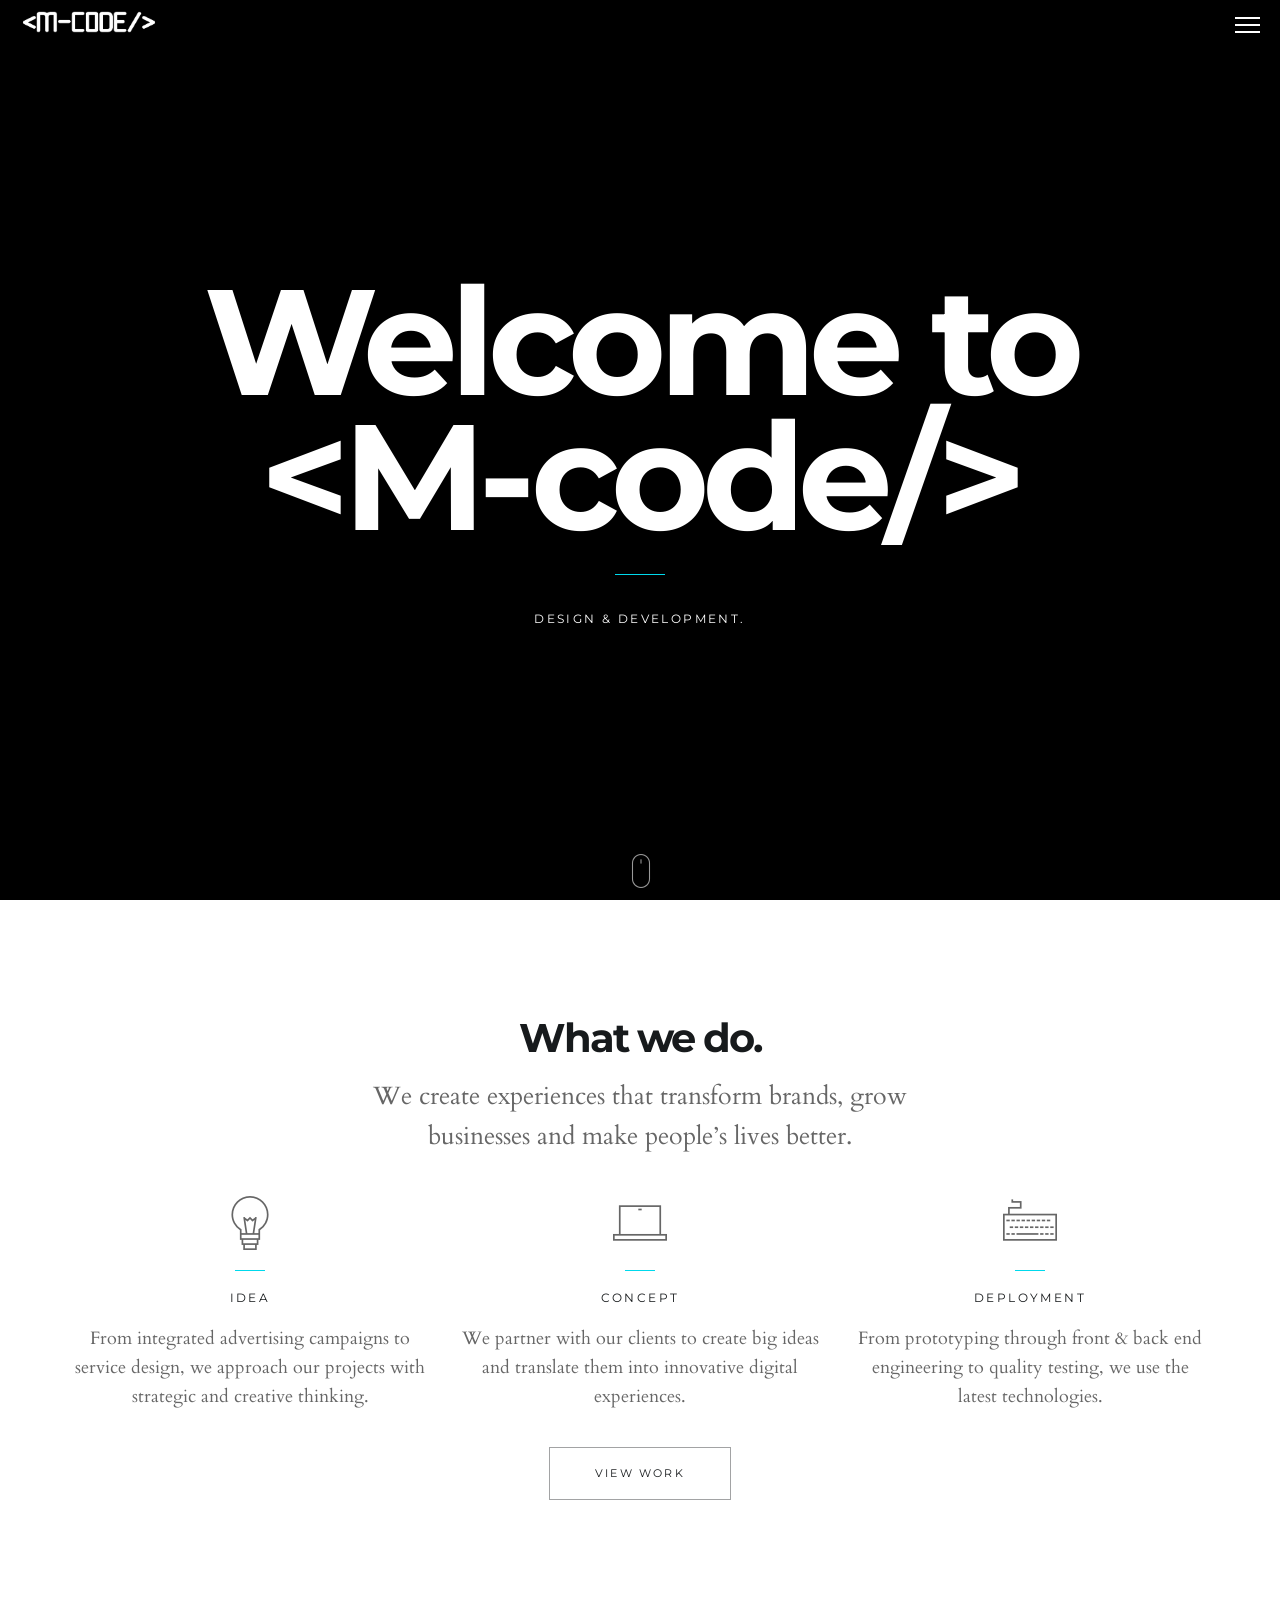
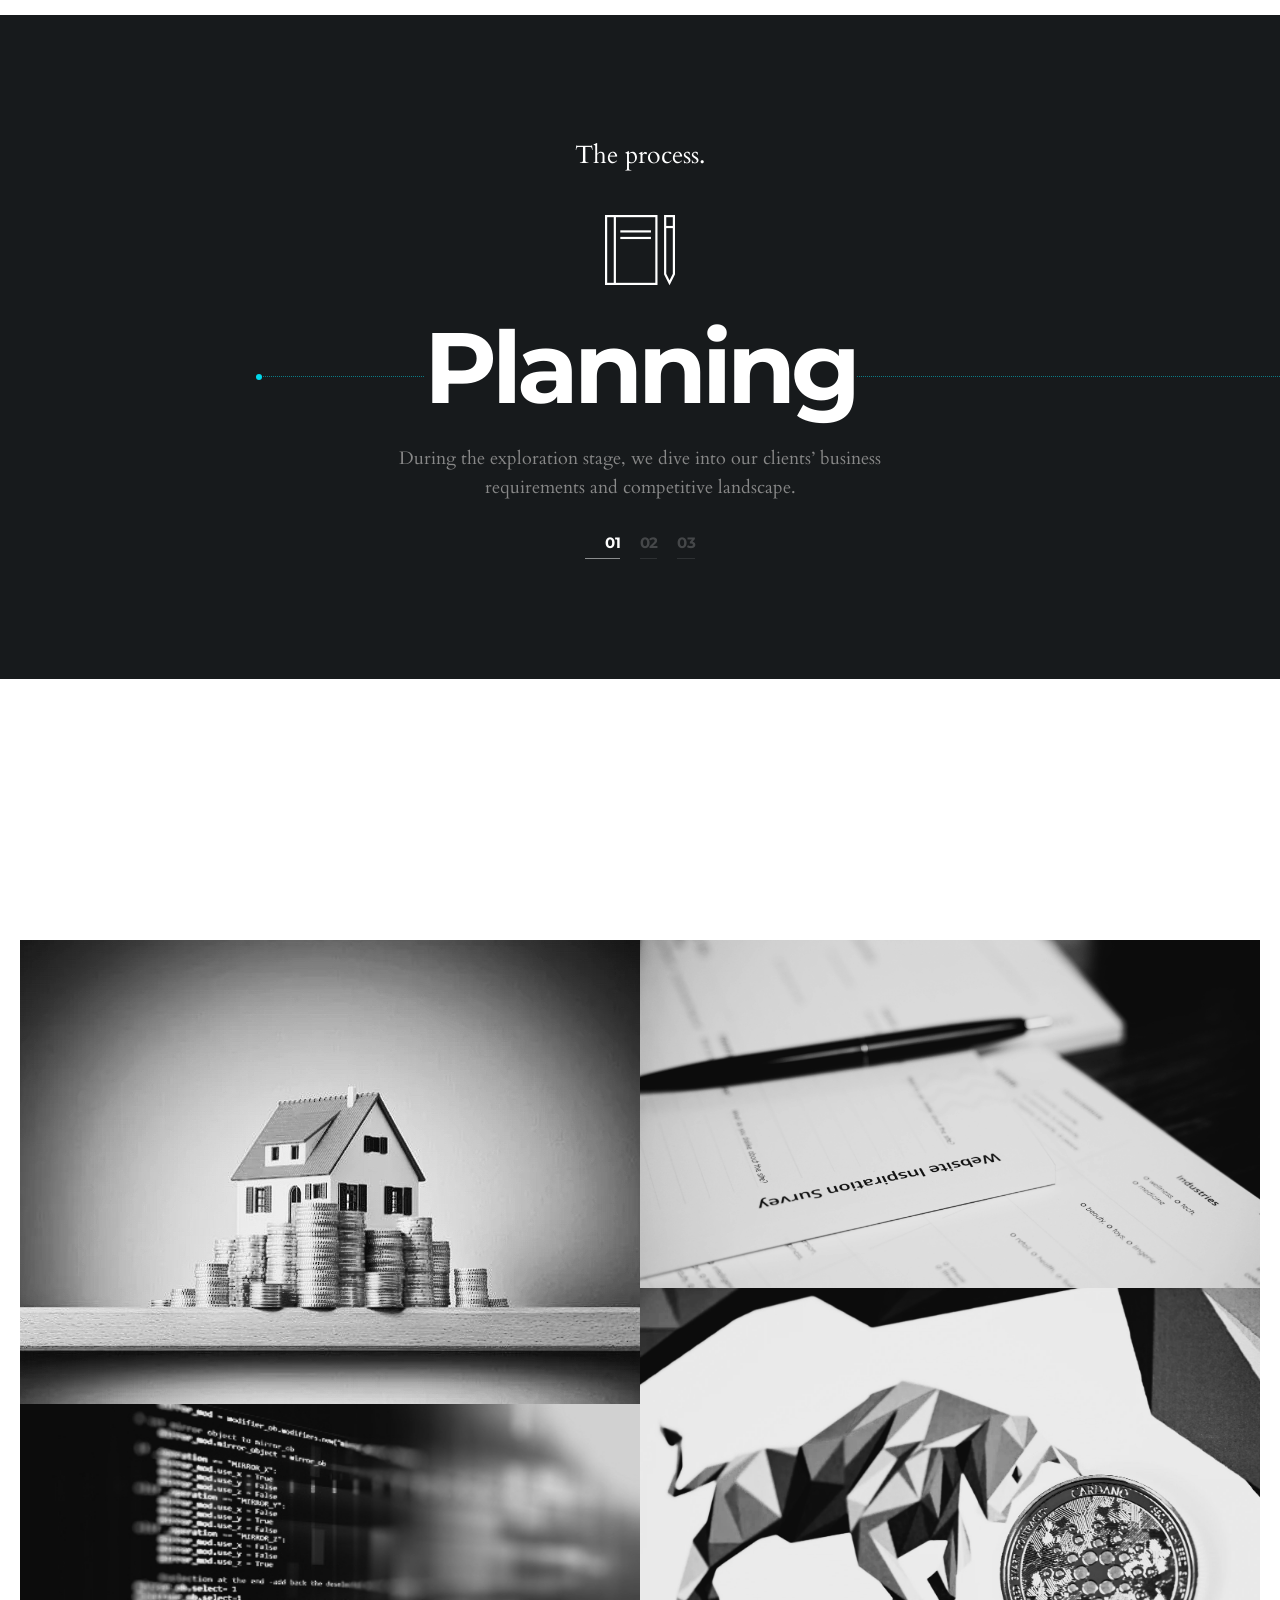
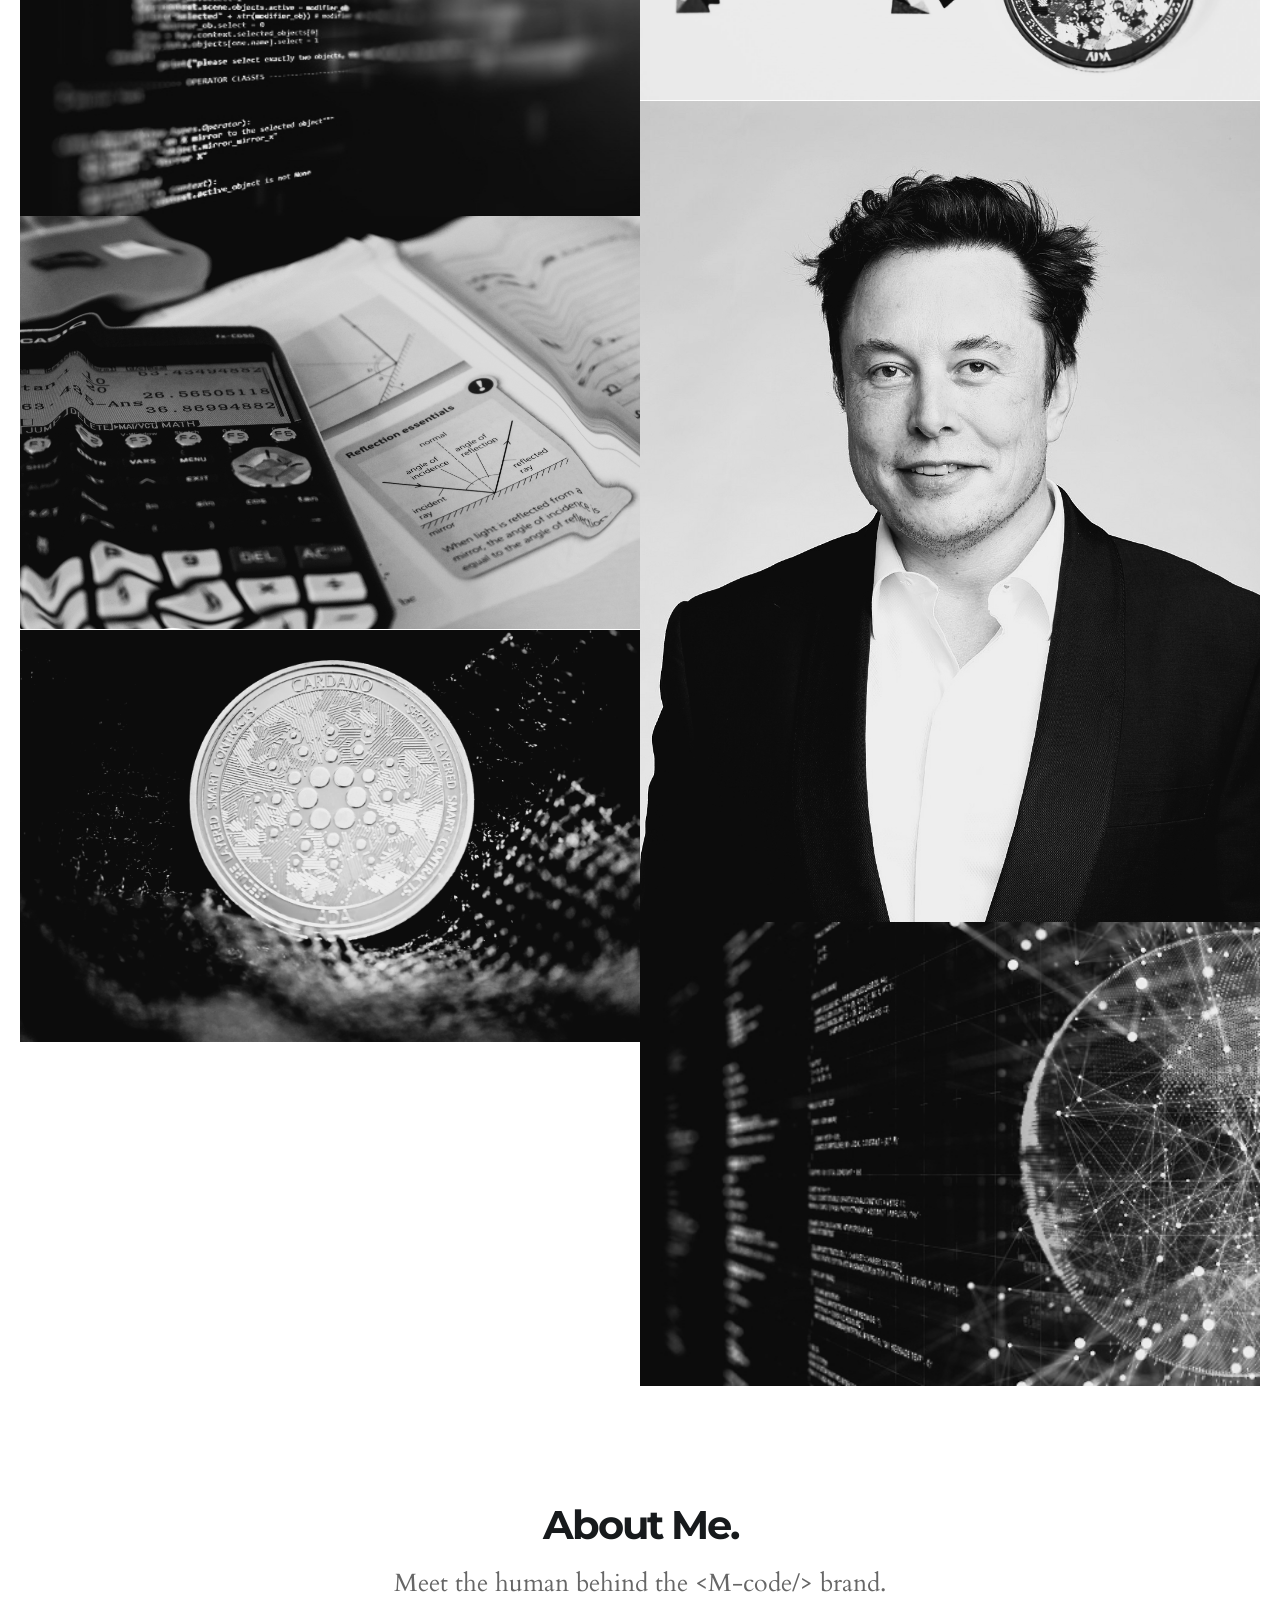
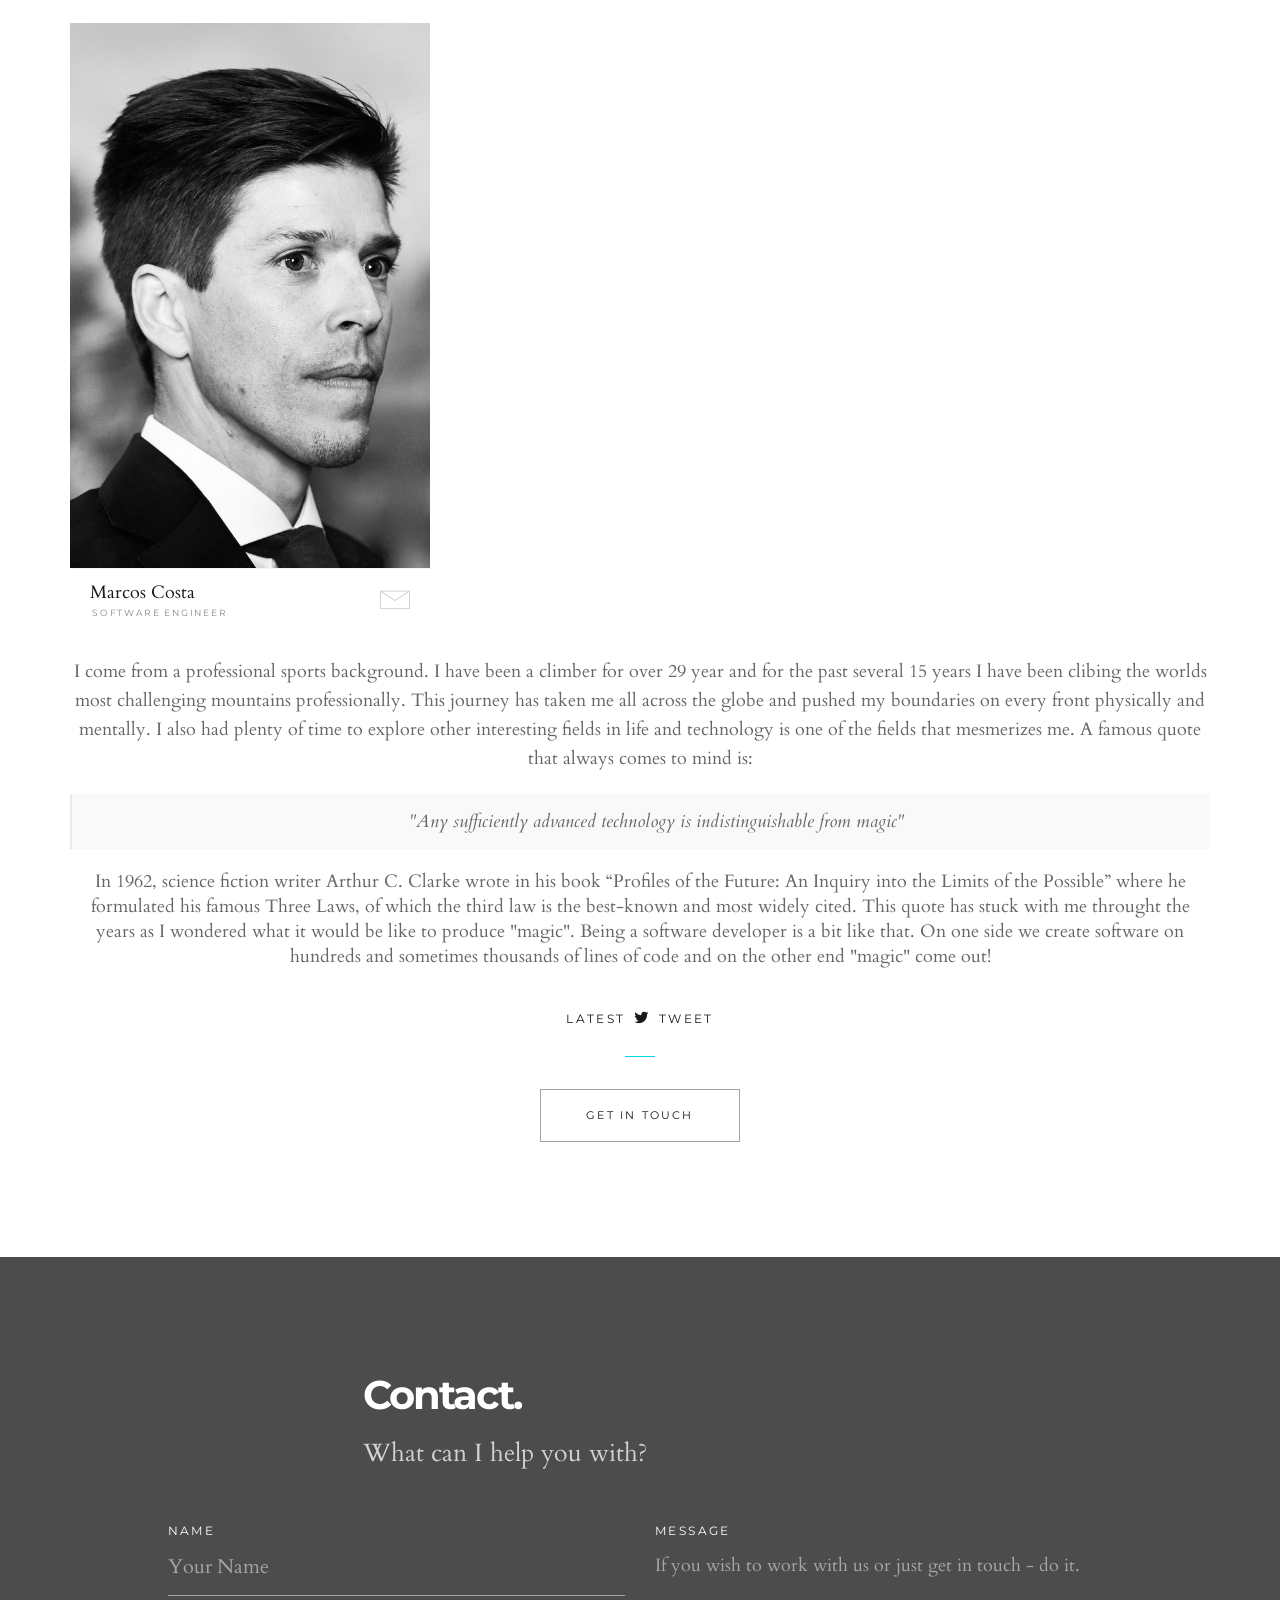
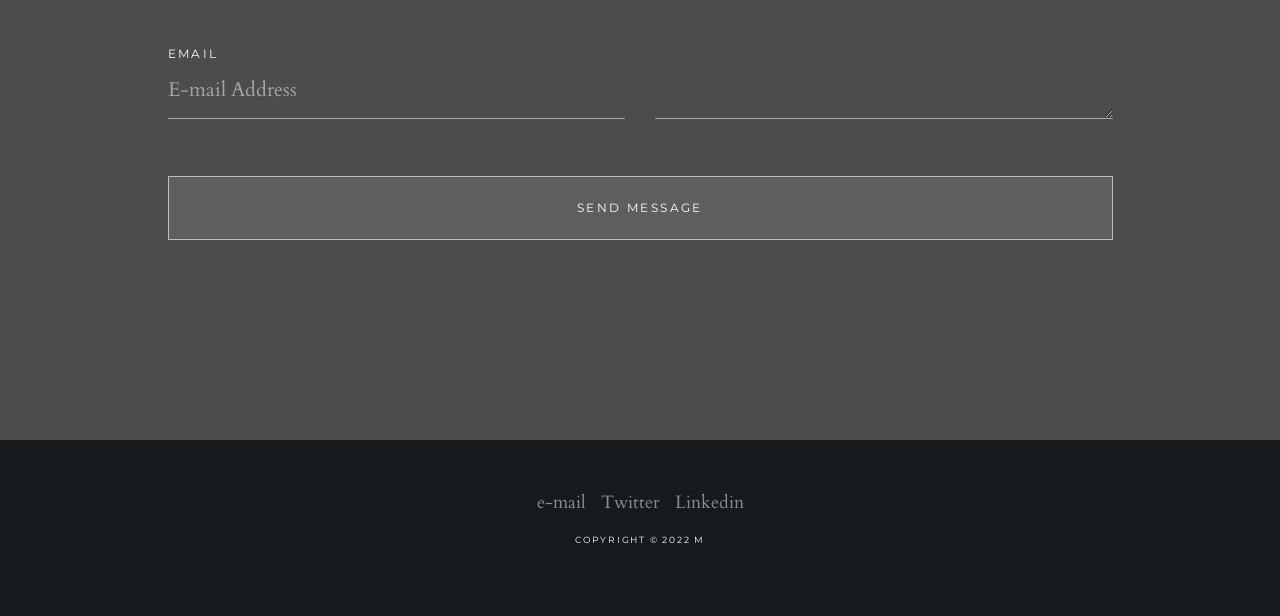
==== commit b08e57e1: "mail address mail address" ====
--- a/index.html
+++ b/index.html
@@ -521,7 +521,7 @@
 			<div class="row">
 				<ul class="social col-xs-12">
 					
-					<li class="icon solid fa-envelope"><a href="marcos@mnttoken.com">e-mail</a></li>
+					<li class="icon solid fa-envelope"><a href="https://marcos@mnttoken.com">e-mail</a></li>
 					<li class="icon brands fa-twitter"><a href="https://twitter.com/Mcosta215">Twitter</a></li>
 					<li class="icon brands fa-linkedin"><a
 							href="https://www.linkedin.com/in/marcos-costa-a276242/">Linkedin</a></li>
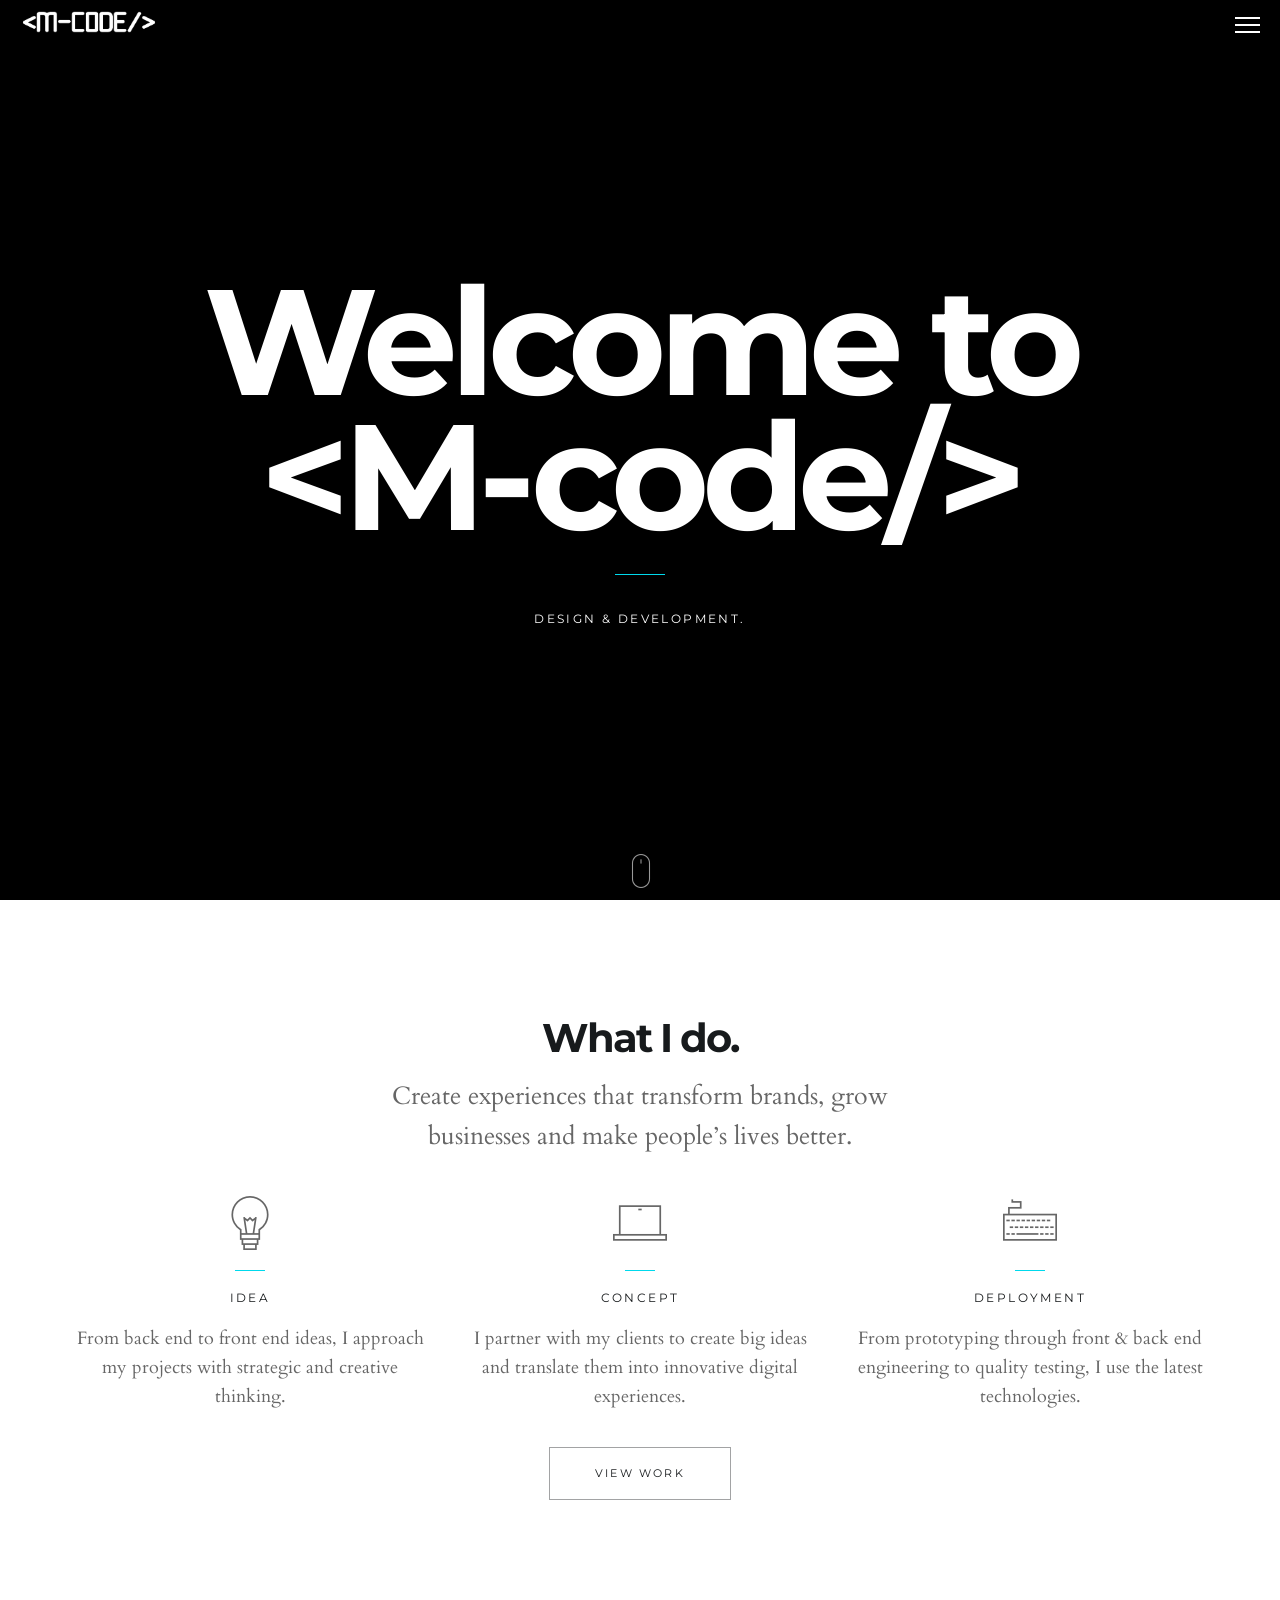
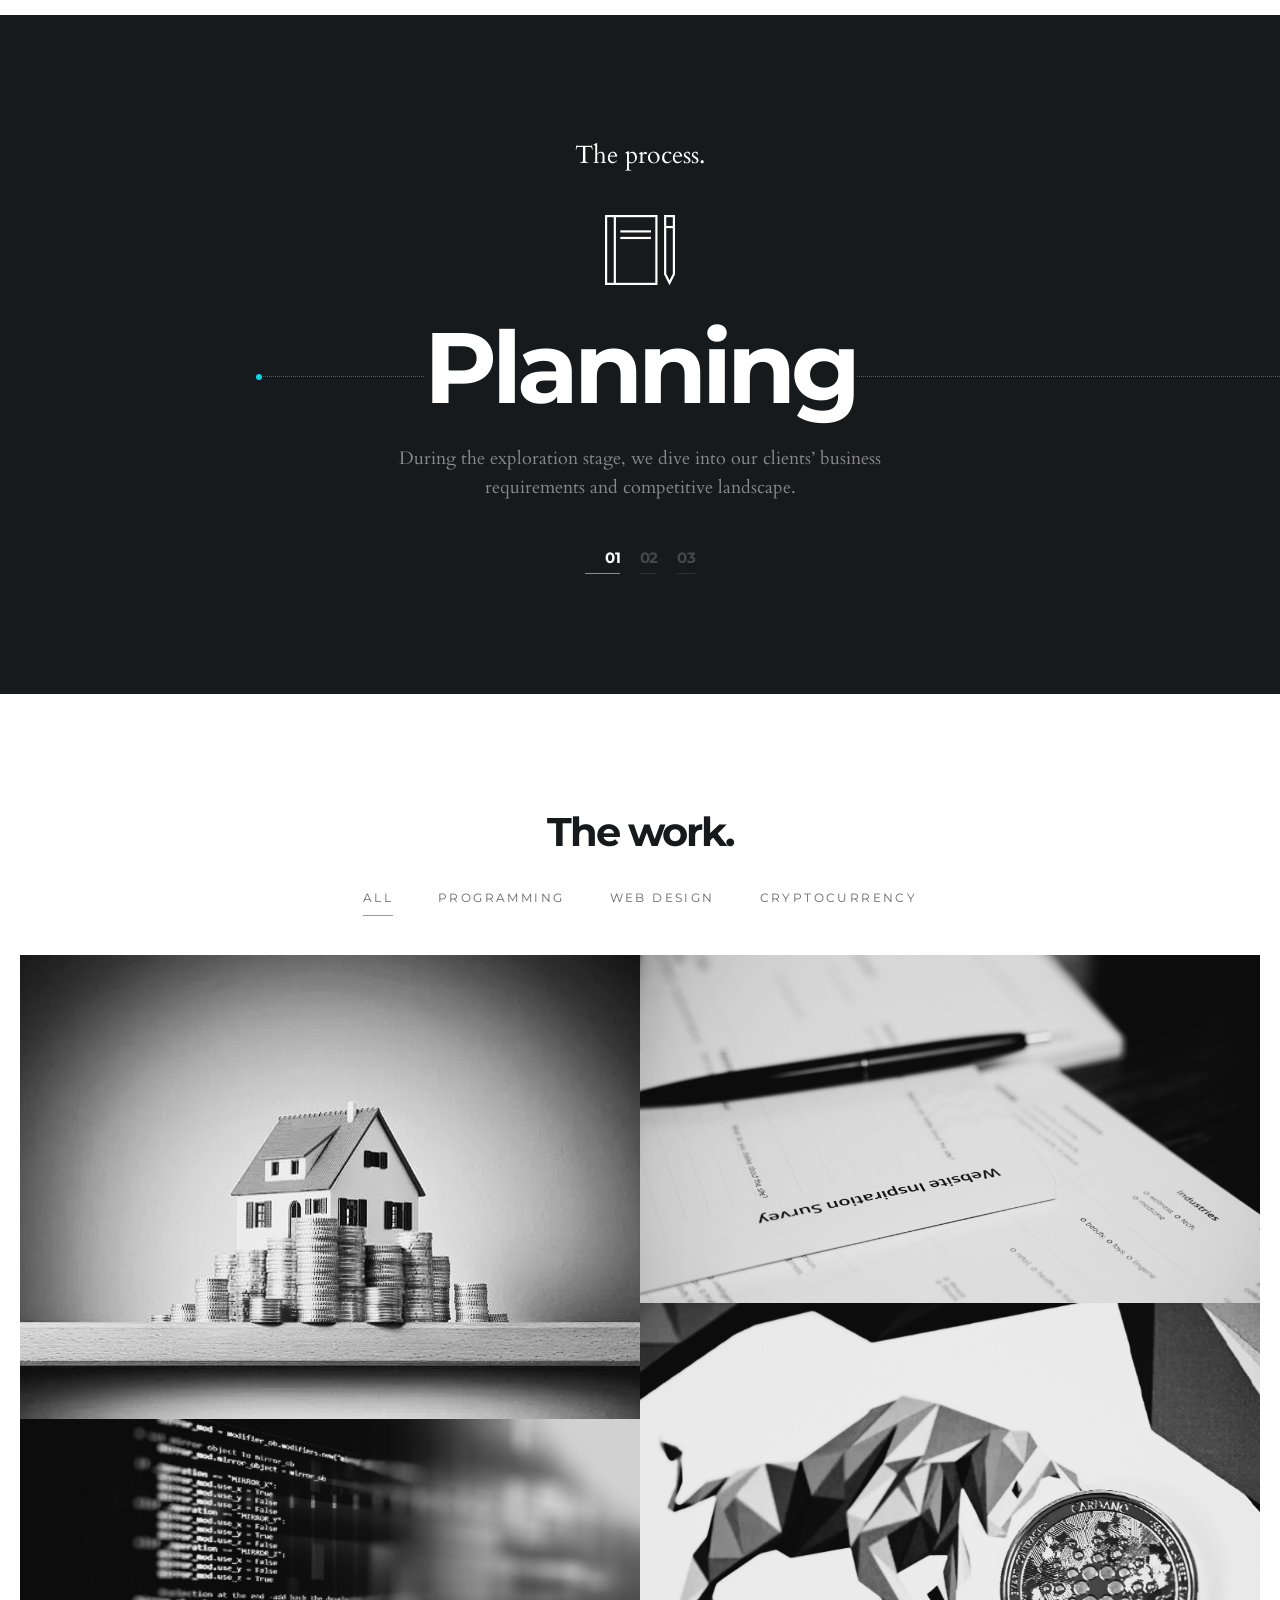
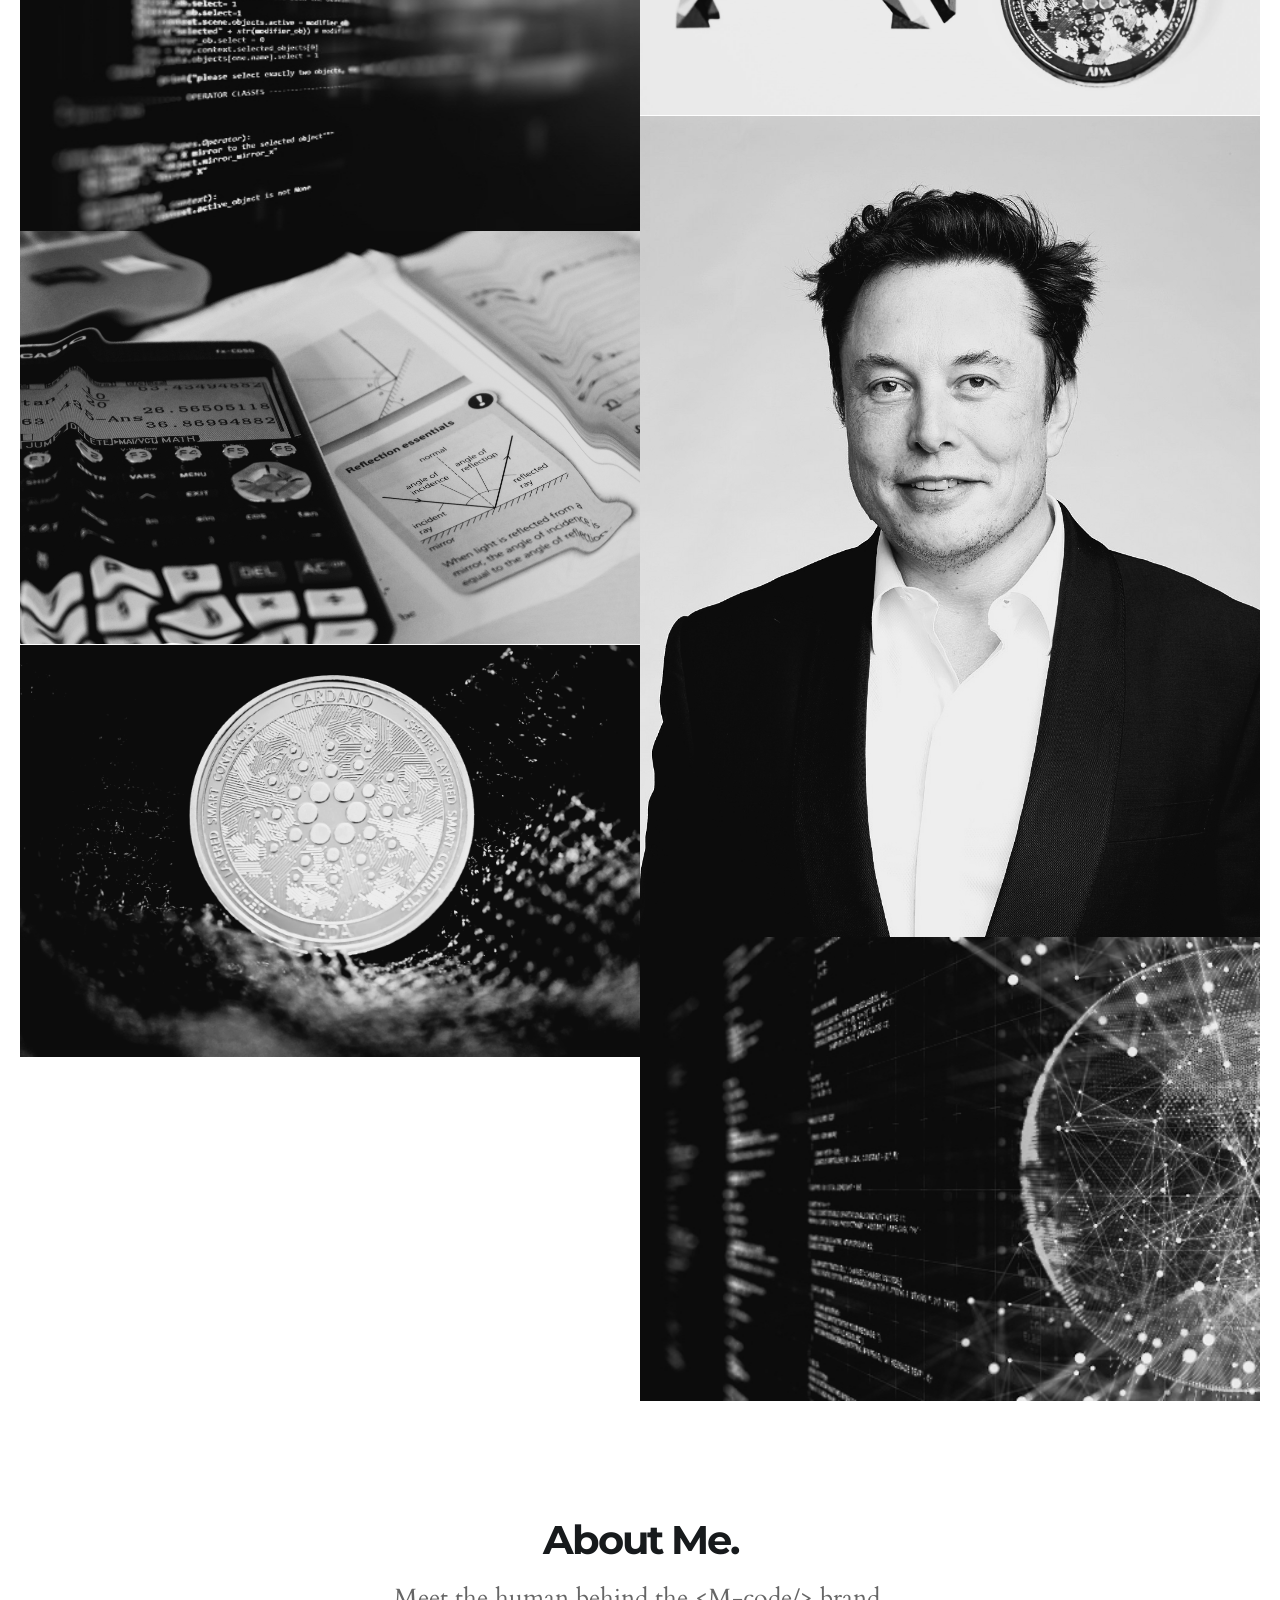
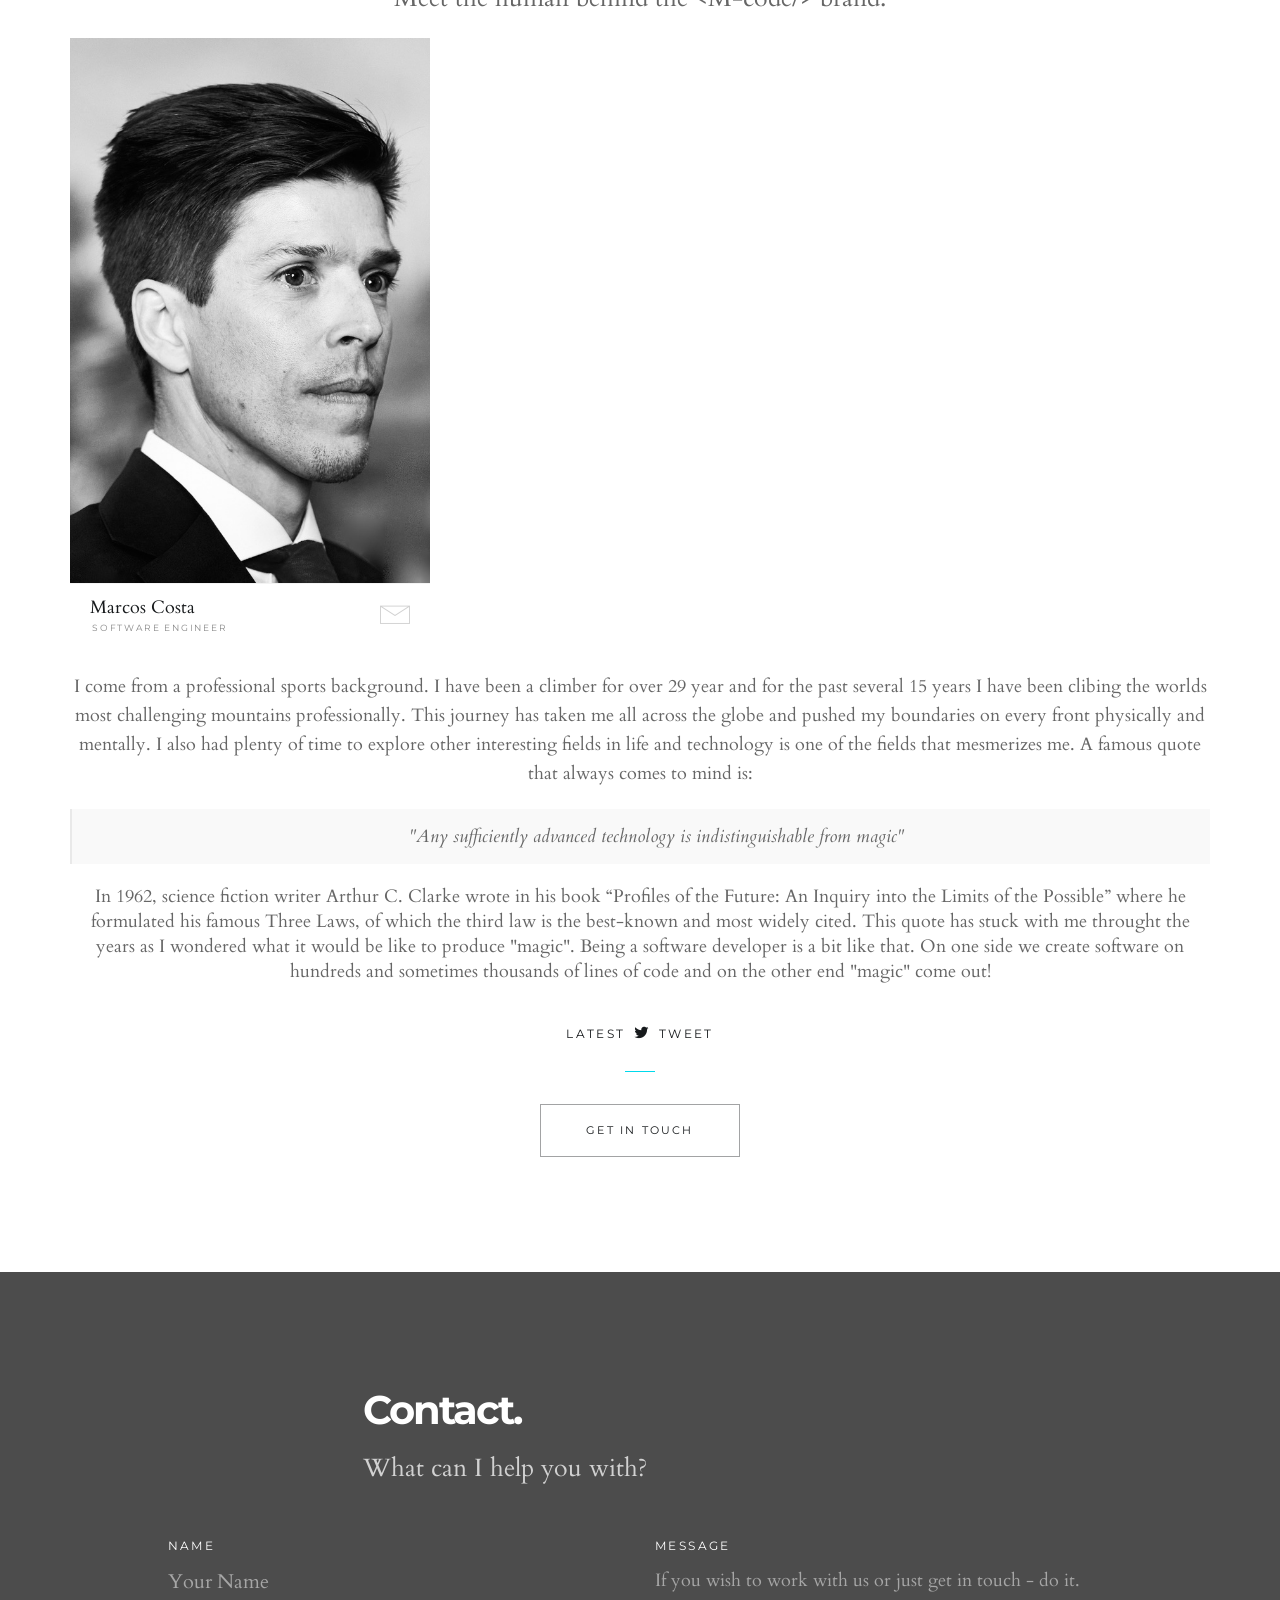
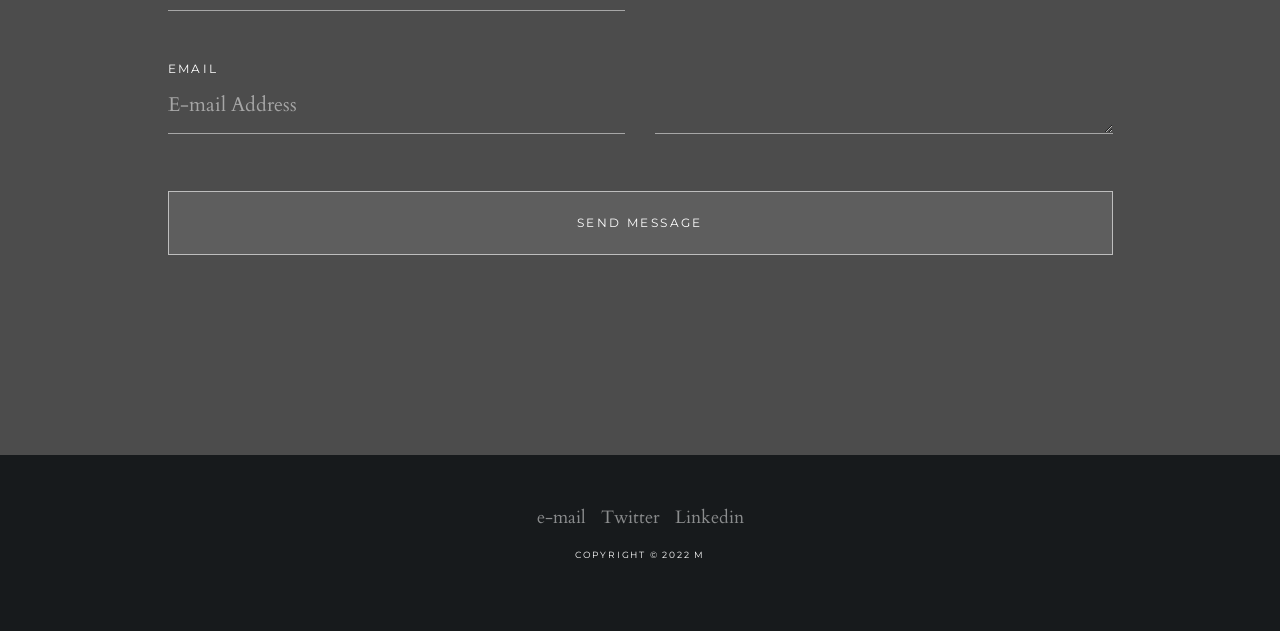
==== commit 48be57c8: "home update home page update" ====
--- a/index.html
+++ b/index.html
@@ -145,8 +145,8 @@
 			<!-- Title -->
 			<div class="row">
 				<div class="col-xs-12 col-sm-8 col-sm-offset-2 col-md-6 col-md-offset-3">
-					<h4>What we do.</h4>
-					<p class="sub-heading">We create experiences that transform brands, grow businesses and make
+					<h4>What I do.</h4>
+					<p class="sub-heading">Create experiences that transform brands, grow businesses and make
 						people’s lives better.</p>
 				</div>
 			</div>
@@ -158,7 +158,7 @@
 					<i class="icon-medium icon-basic-lightbulb"></i>
 					<span class="separator-small"></span>
 					<h5>Idea</h5>
-					<p>From integrated advertising campaigns to service design, we approach our projects with strategic
+					<p>From back end to front end ideas, I approach my projects with strategic
 						and creative thinking.</p>
 				</div>
 				<!-- 2 -->
@@ -166,7 +166,7 @@
 					<i class="icon-medium icon-basic-laptop"></i>
 					<span class="separator-small"></span>
 					<h5>Concept</h5>
-					<p>We partner with our clients to create big ideas and translate them into innovative digital
+					<p>I partner with my clients to create big ideas and translate them into innovative digital
 						experiences.</p>
 				</div>
 				<!-- 3 -->
@@ -174,7 +174,7 @@
 					<i class="icon-medium icon-basic-keyboard"></i>
 					<span class="separator-small"></span>
 					<h5>Deployment</h5>
-					<p>From prototyping through front &amp; back end engineering to quality testing, we use the latest
+					<p>From prototyping through front &amp; back end engineering to quality testing, I use the latest
 						technologies.</p>
 				</div>
 			</div>
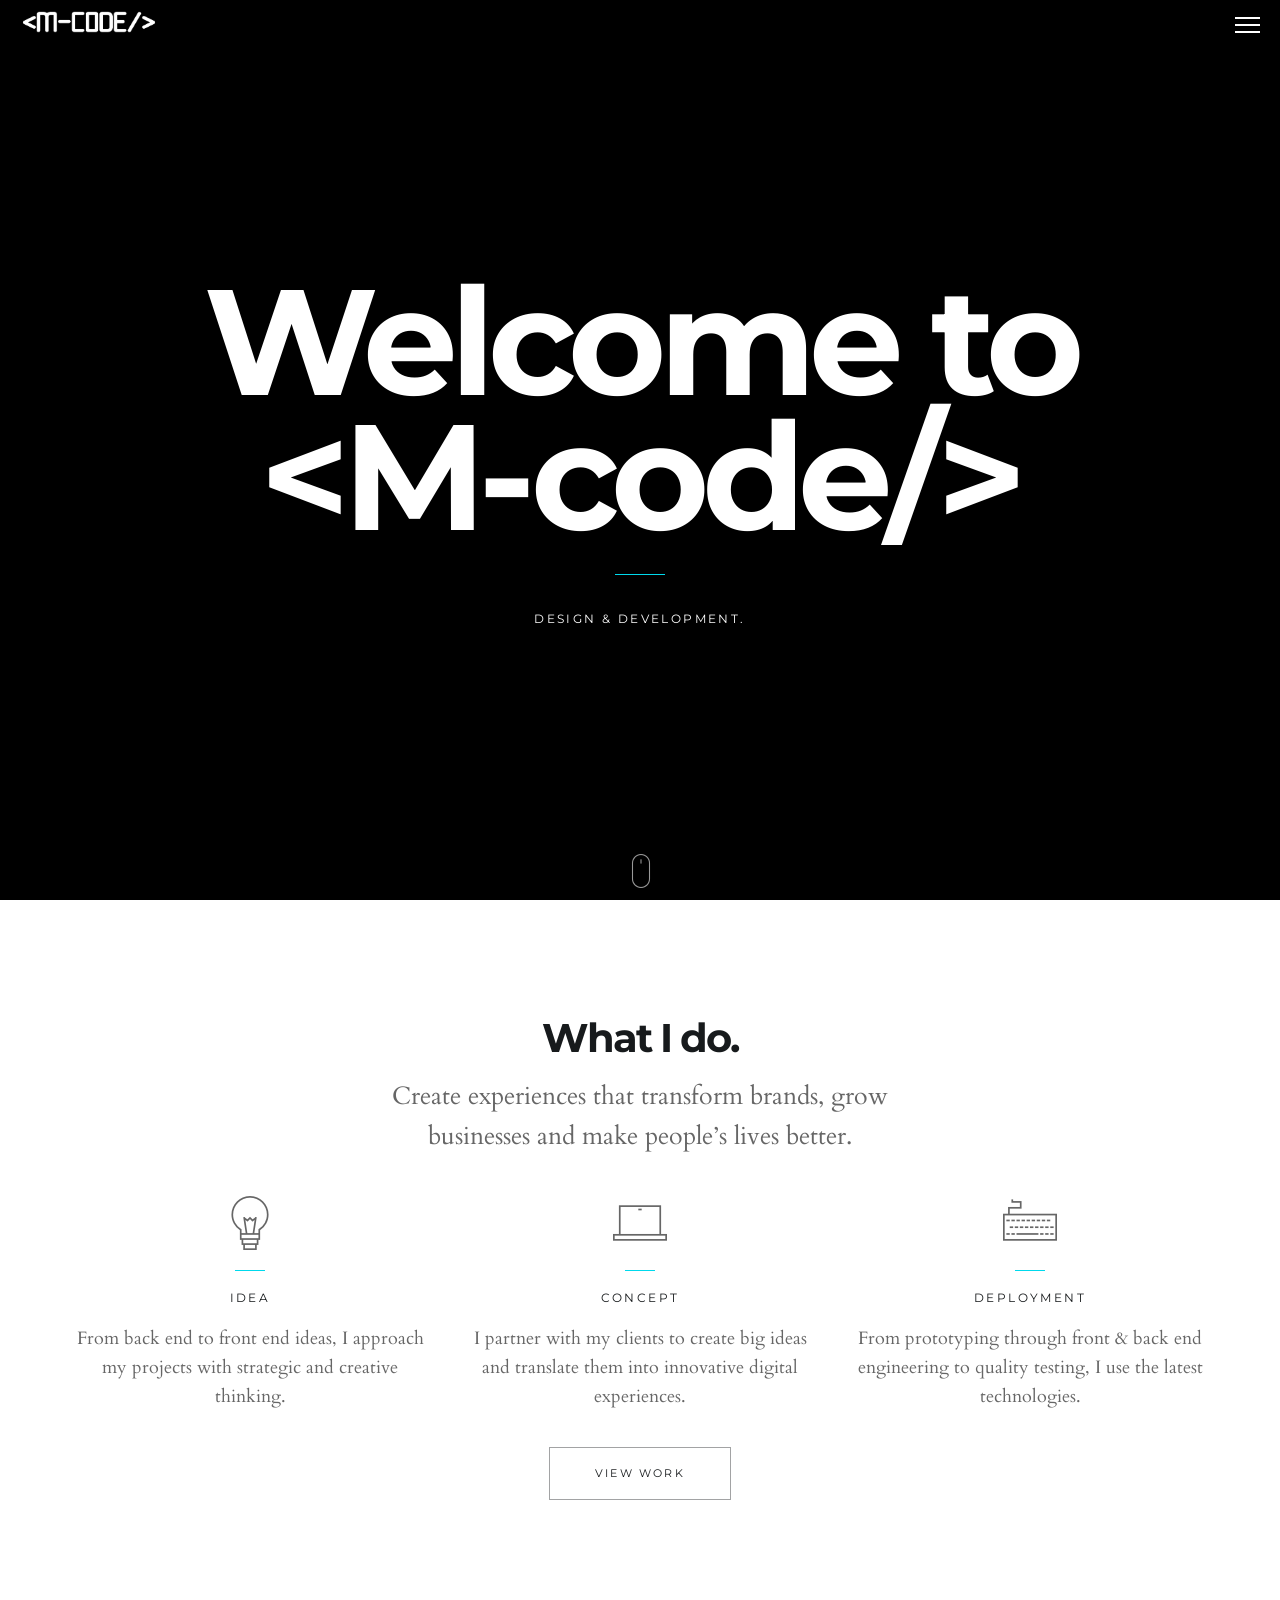
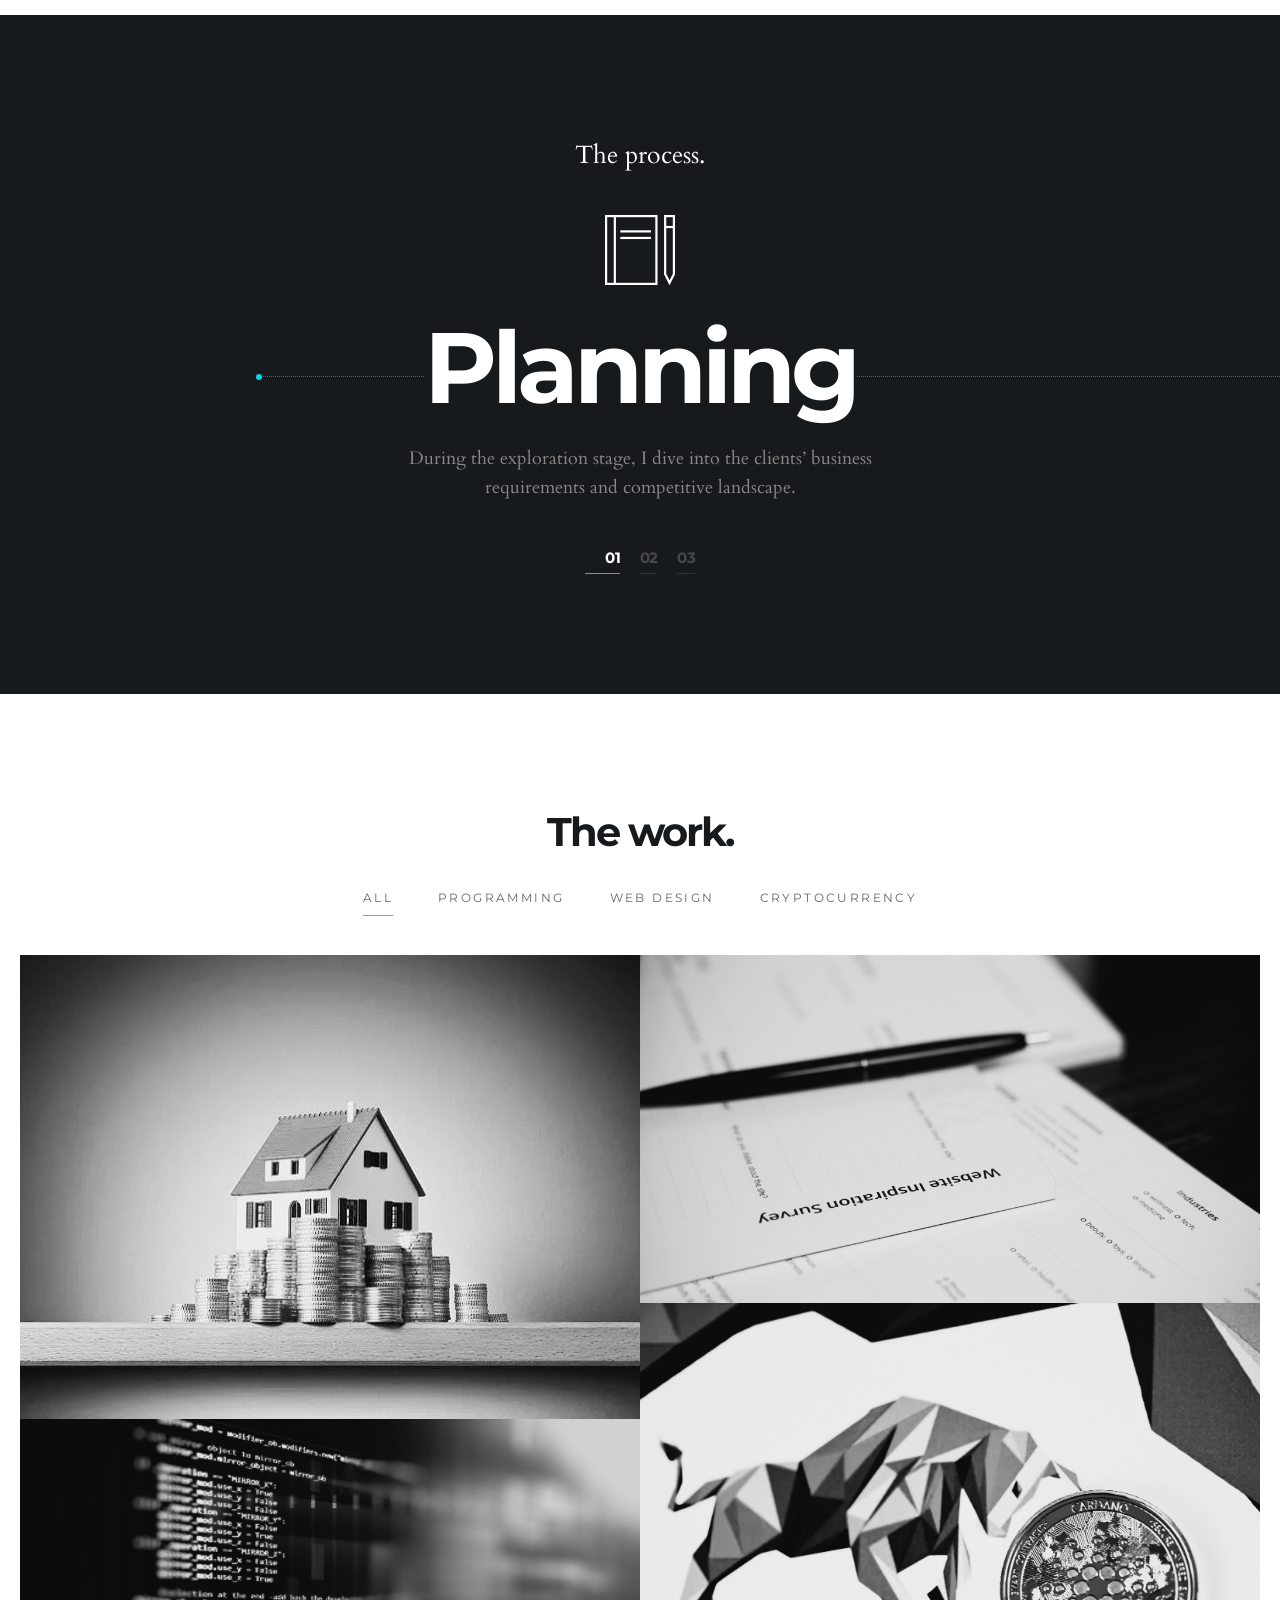
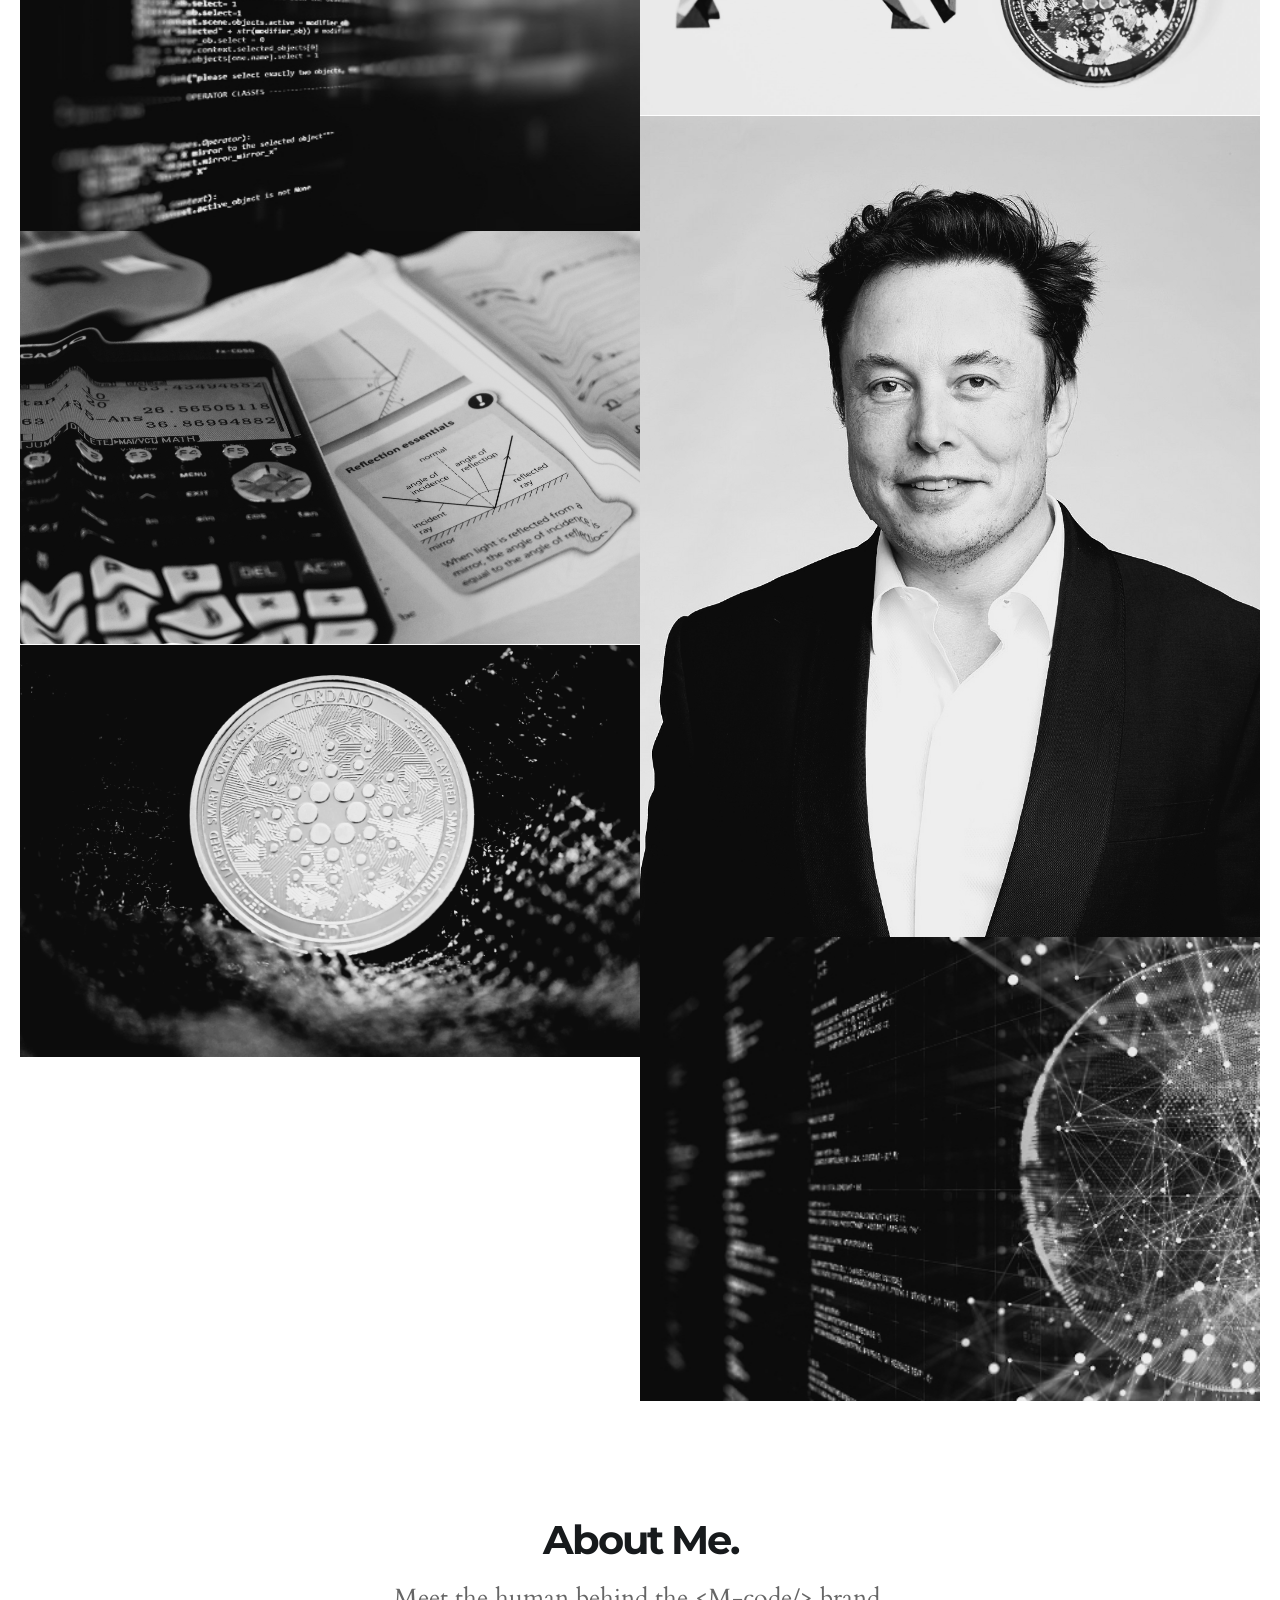
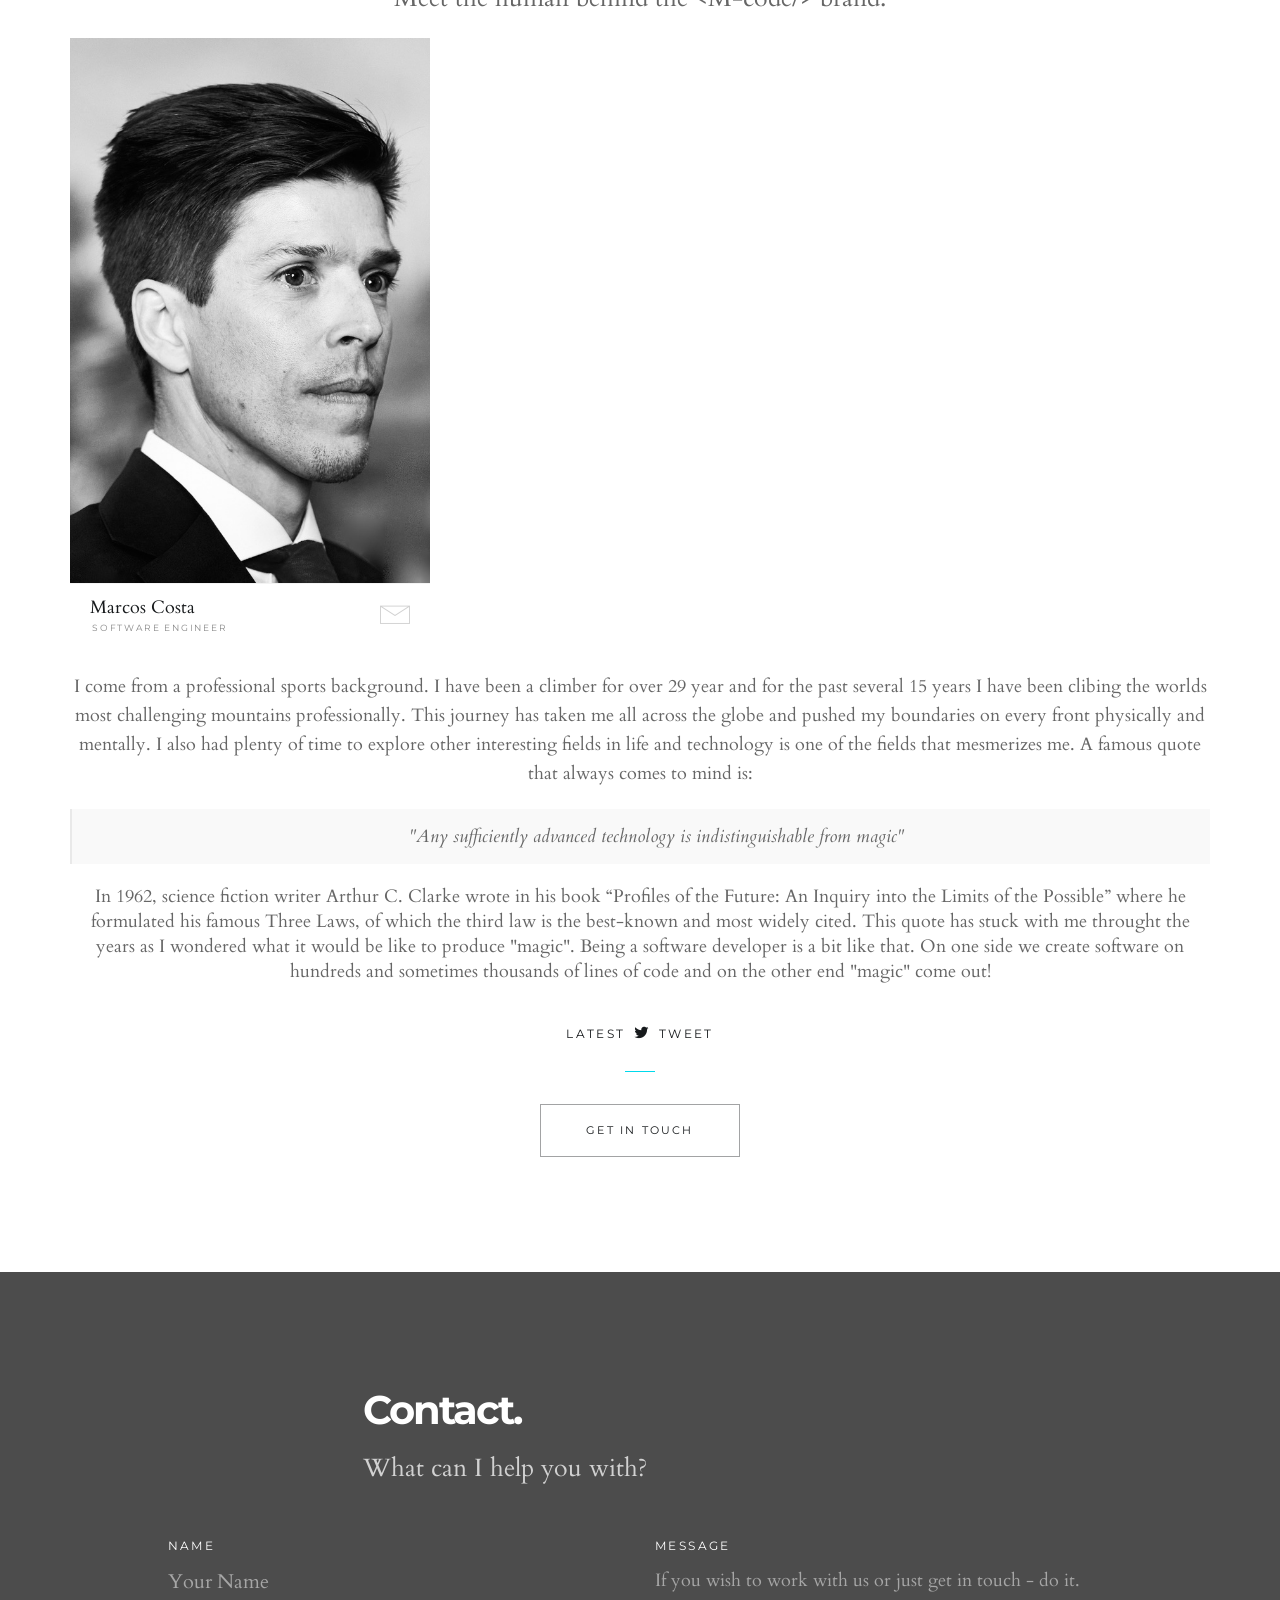
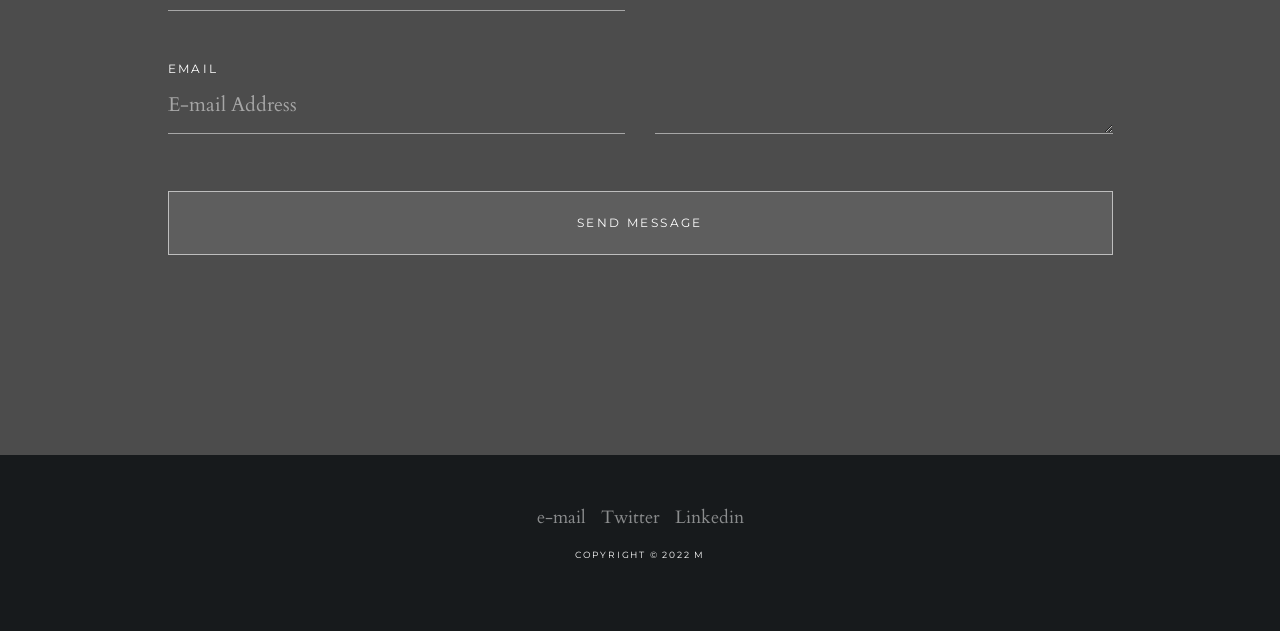
==== commit 91abe3d9: "details planning details update" ====
--- a/index.html
+++ b/index.html
@@ -220,7 +220,7 @@
 						<!-- Text -->
 						<div class="row">
 							<div class="col-xs-12 col-sm-8 col-sm-offset-2 col-md-6 col-md-offset-3">
-								<p>During the exploration stage, we dive into our clients’ business requirements and
+								<p>During the exploration stage, I dive into the clients’ business requirements and
 									competitive landscape.</p>
 							</div>
 						</div>
@@ -253,8 +253,8 @@
 						<!-- Text -->
 						<div class="row">
 							<div class="col-xs-12 col-sm-8 col-sm-offset-2 col-md-6 col-md-offset-3">
-								<p>Once we have a clear strategy and we know what we want to achieve, it’s time for our
-									designers to roll up their sleeves.</p>
+								<p>Once I have a clear strategy and I know what I want to achieve, it’s time to put on the
+									designer hat and roll up my sleeves.</p>
 							</div>
 						</div>
 					</div>
@@ -286,7 +286,7 @@
 						<!-- Text -->
 						<div class="row">
 							<div class="col-xs-12 col-sm-8 col-sm-offset-2 col-md-6 col-md-offset-3 ">
-								<p>Following thorough quality assurance involving you and our technical team the project
+								<p>Following thorough quality assurance and the ok from the client the project
 									is finally ready to be released.</p>
 							</div>
 						</div>
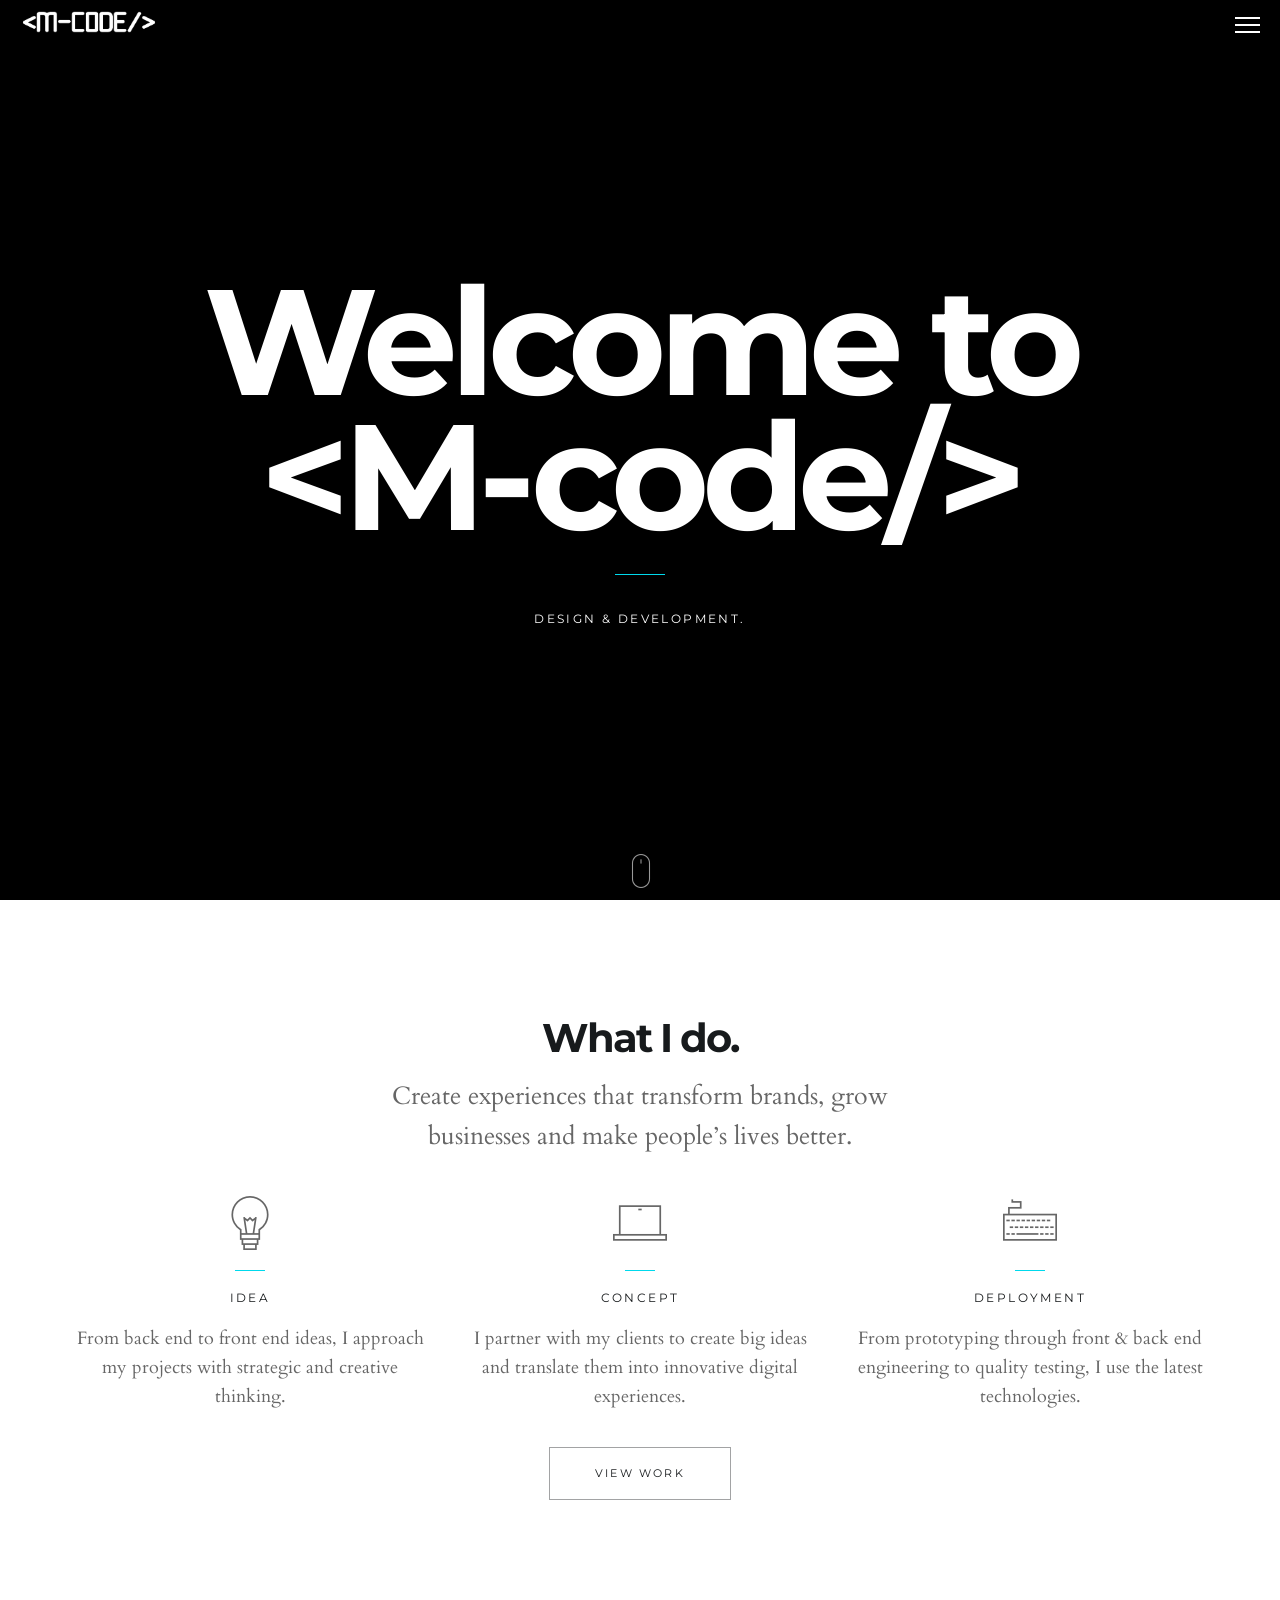
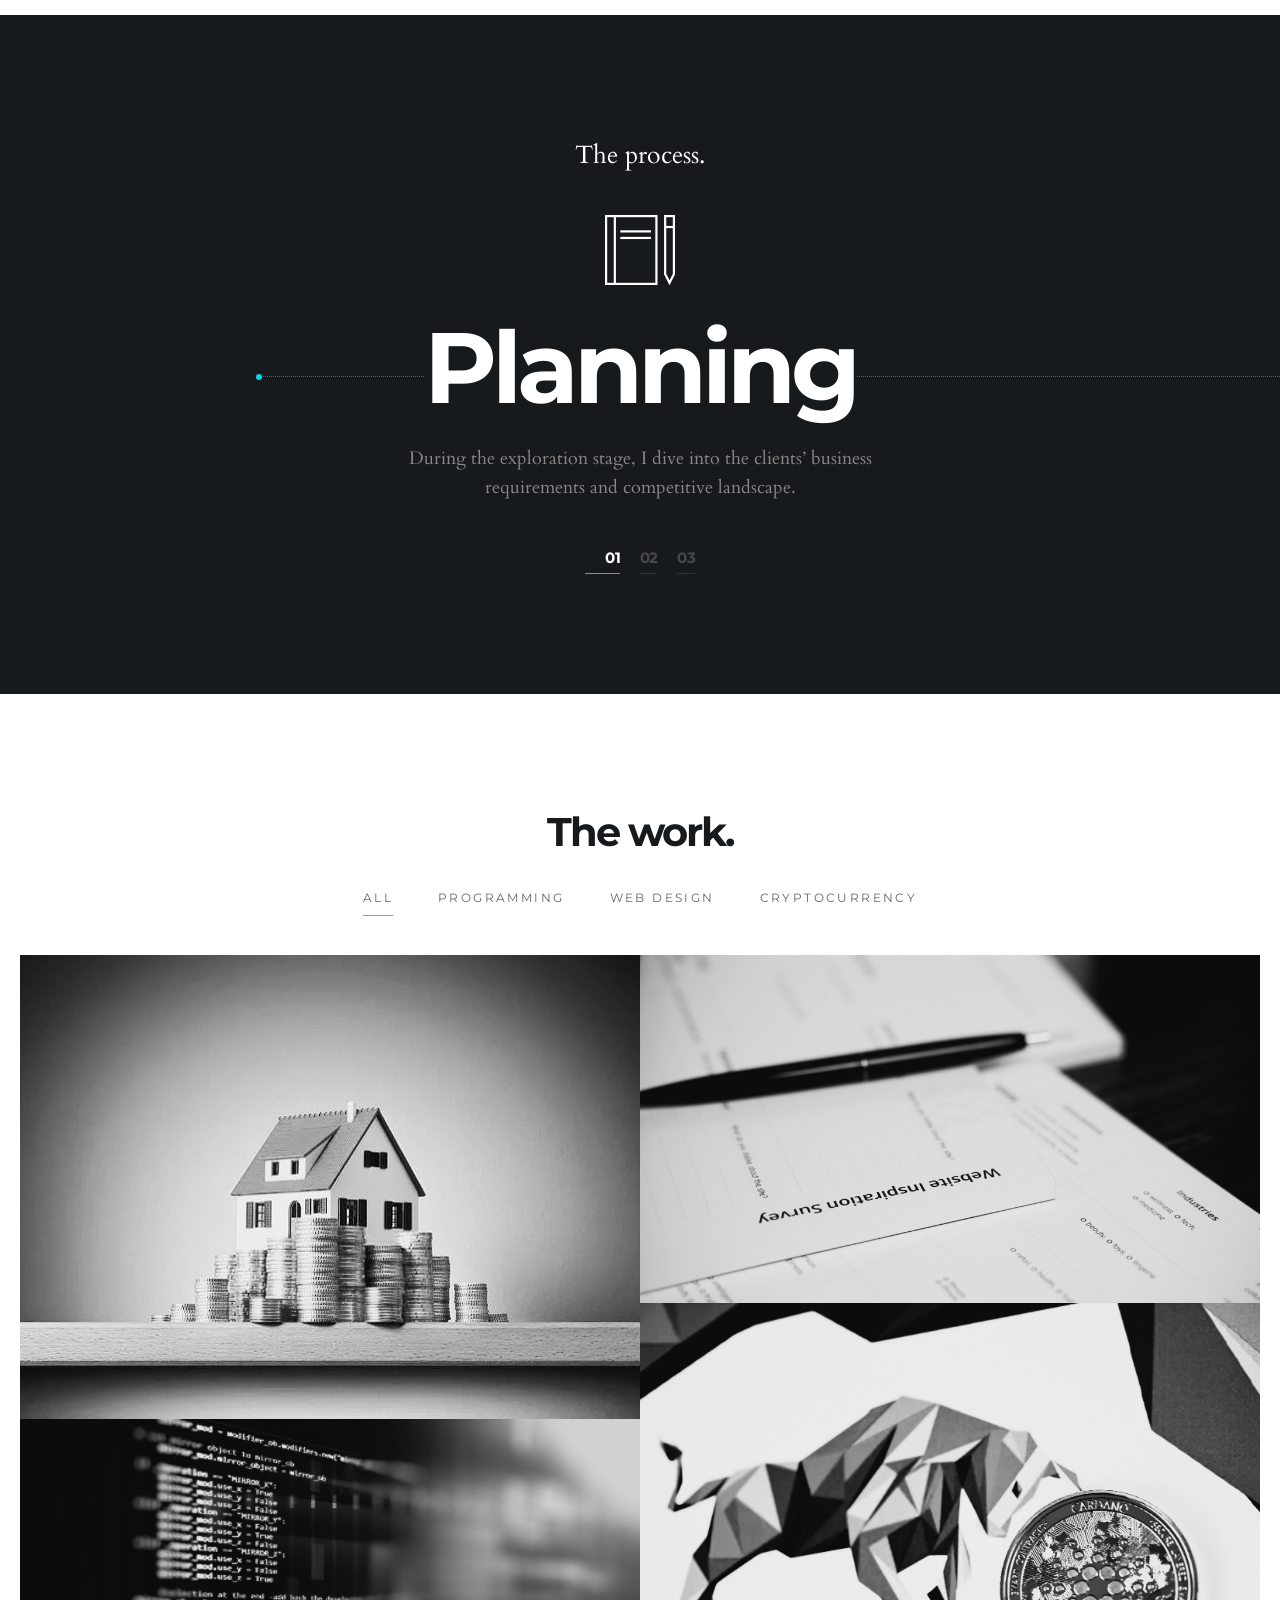
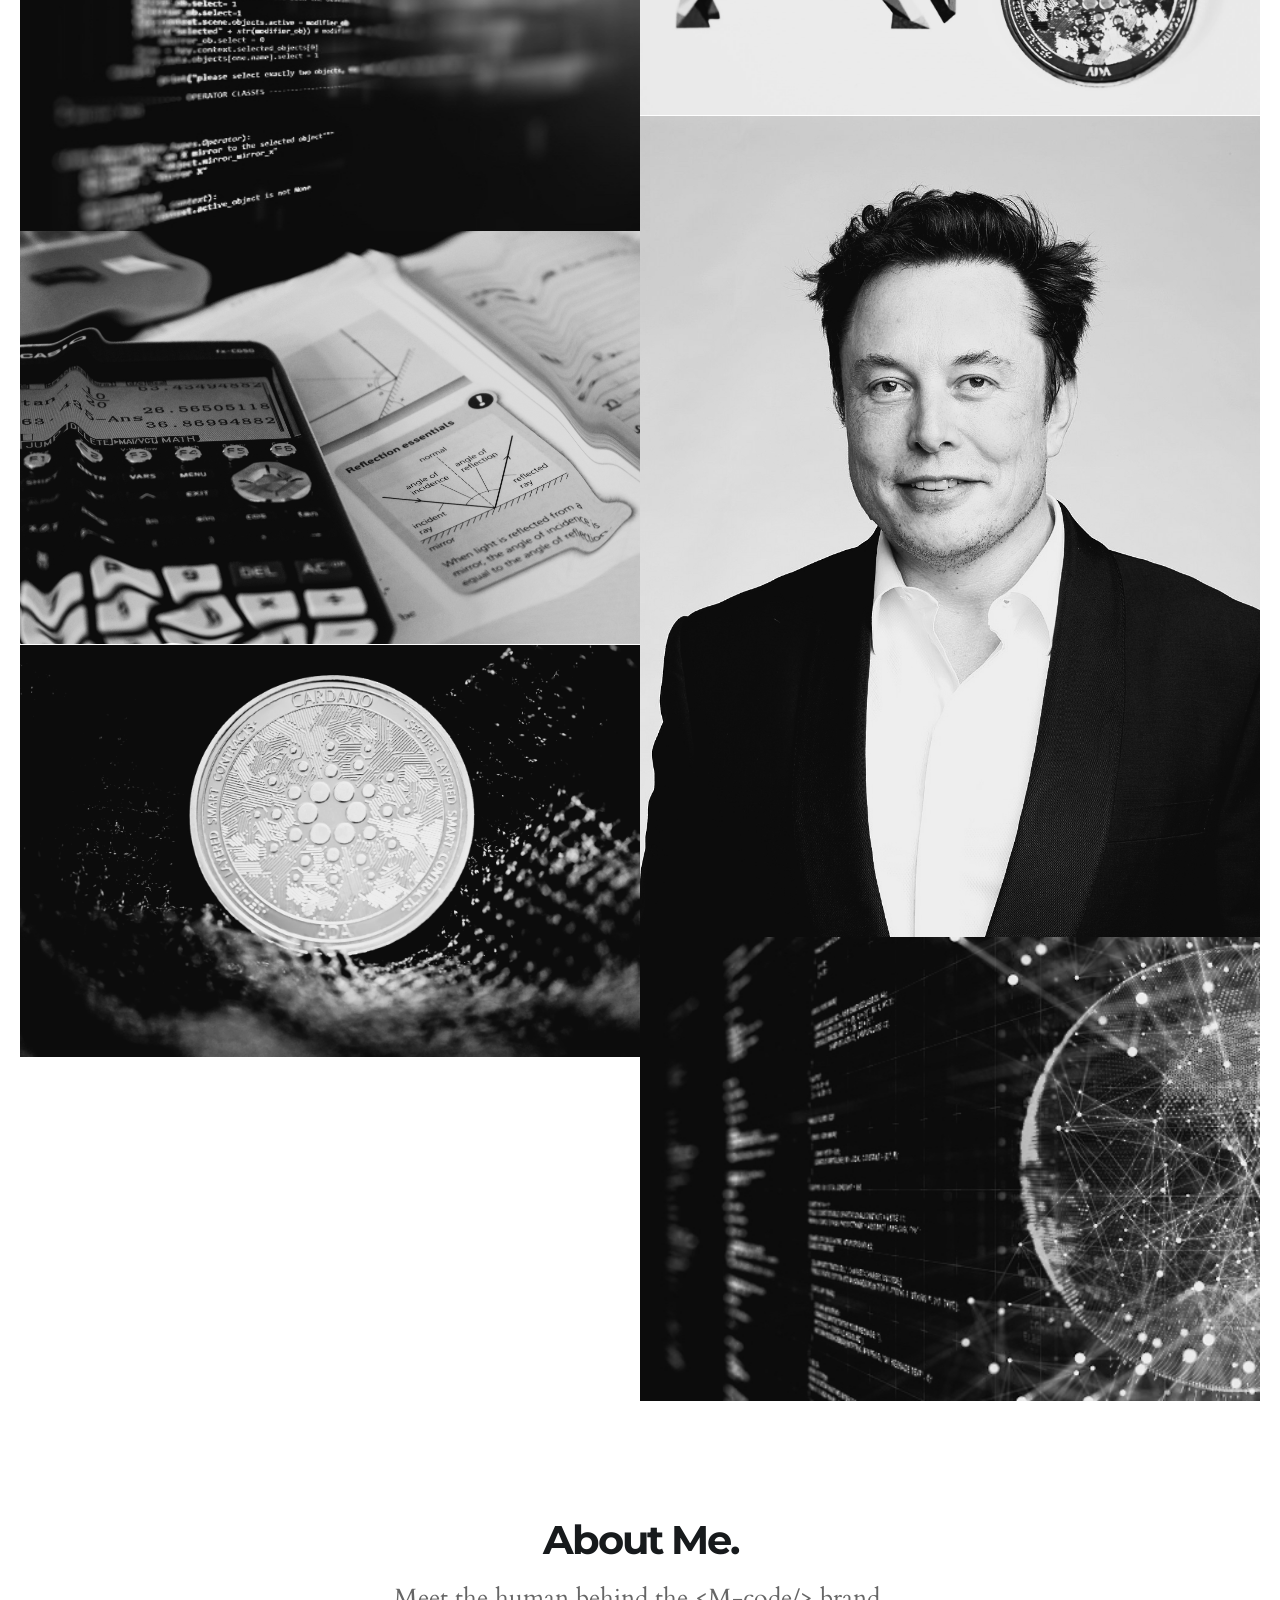
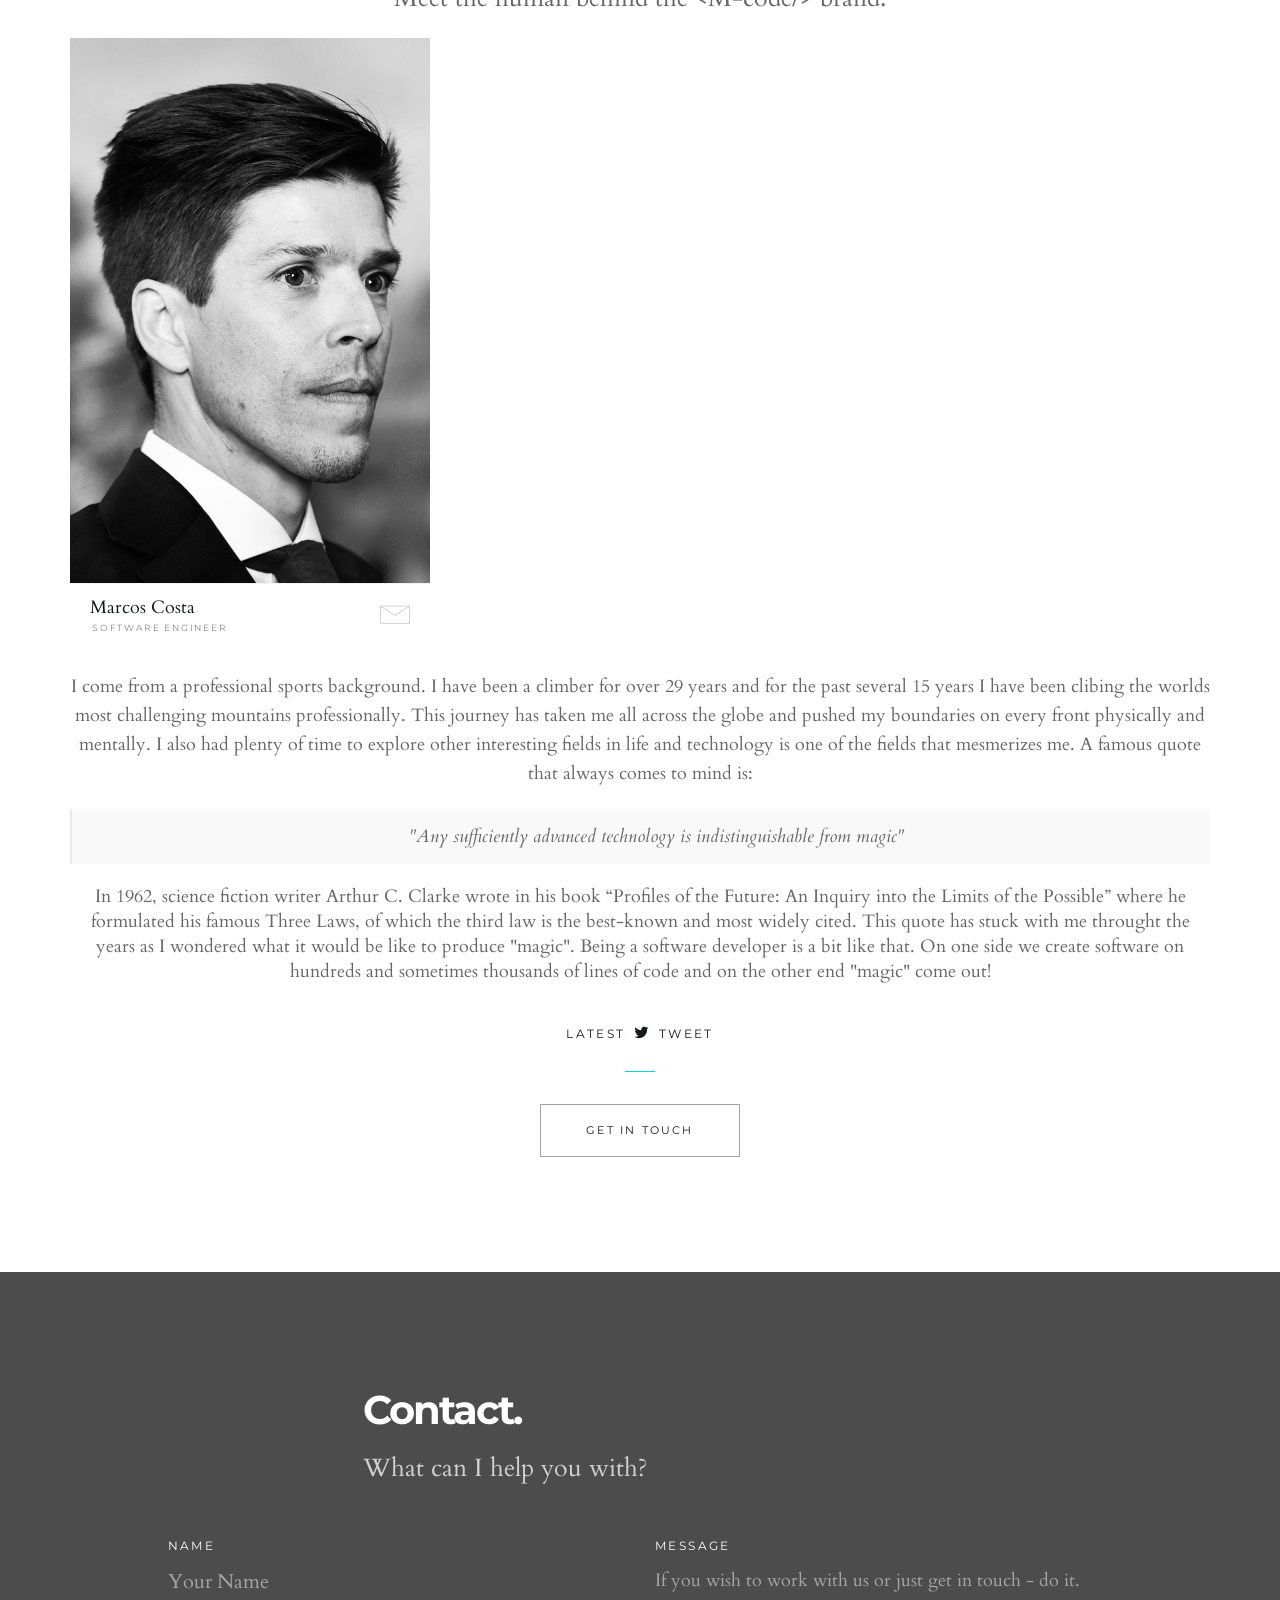
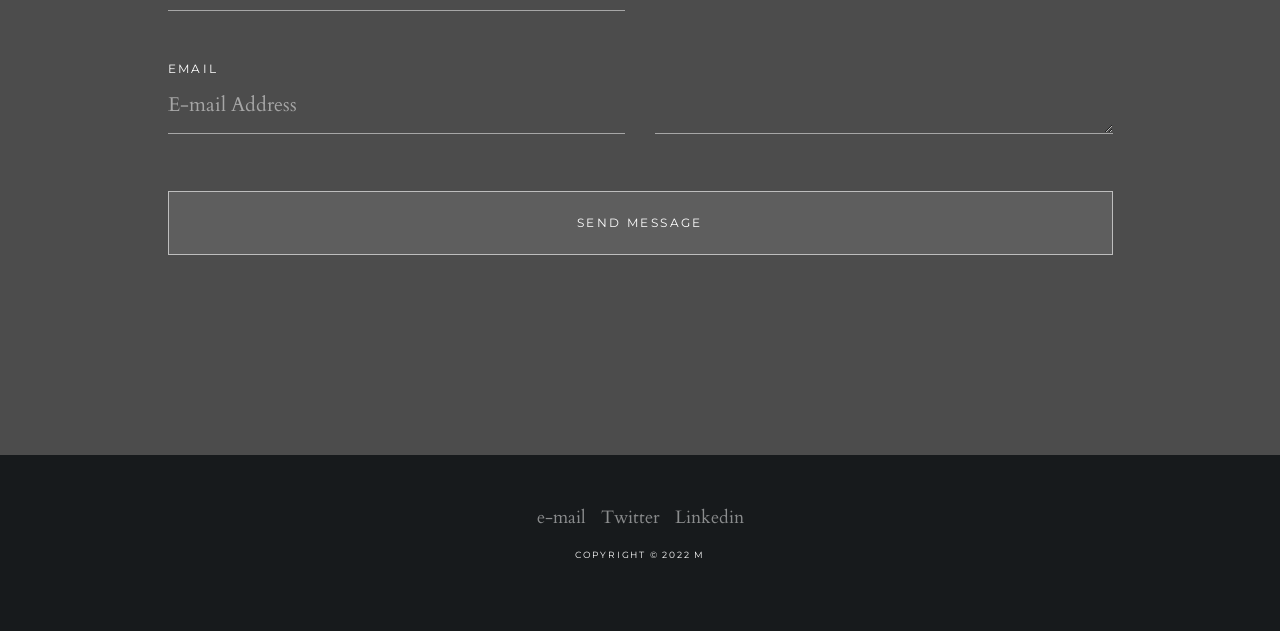
==== commit b3fe7825: "grammar GRAMMAR" ====
--- a/index.html
+++ b/index.html
@@ -413,7 +413,7 @@
 
 			<div class="row">
 				<div class="col-xs-12 call-to-action wow fadeInUp" data-wow-delay="1s">
-					<p>I come from a professional sports background. I have been a climber for over 29 year and for the
+					<p>I come from a professional sports background. I have been a climber for over 29 years and for the
 						past several
 						15 years I have been clibing the worlds most challenging mountains professionally. This journey
 						has taken me all
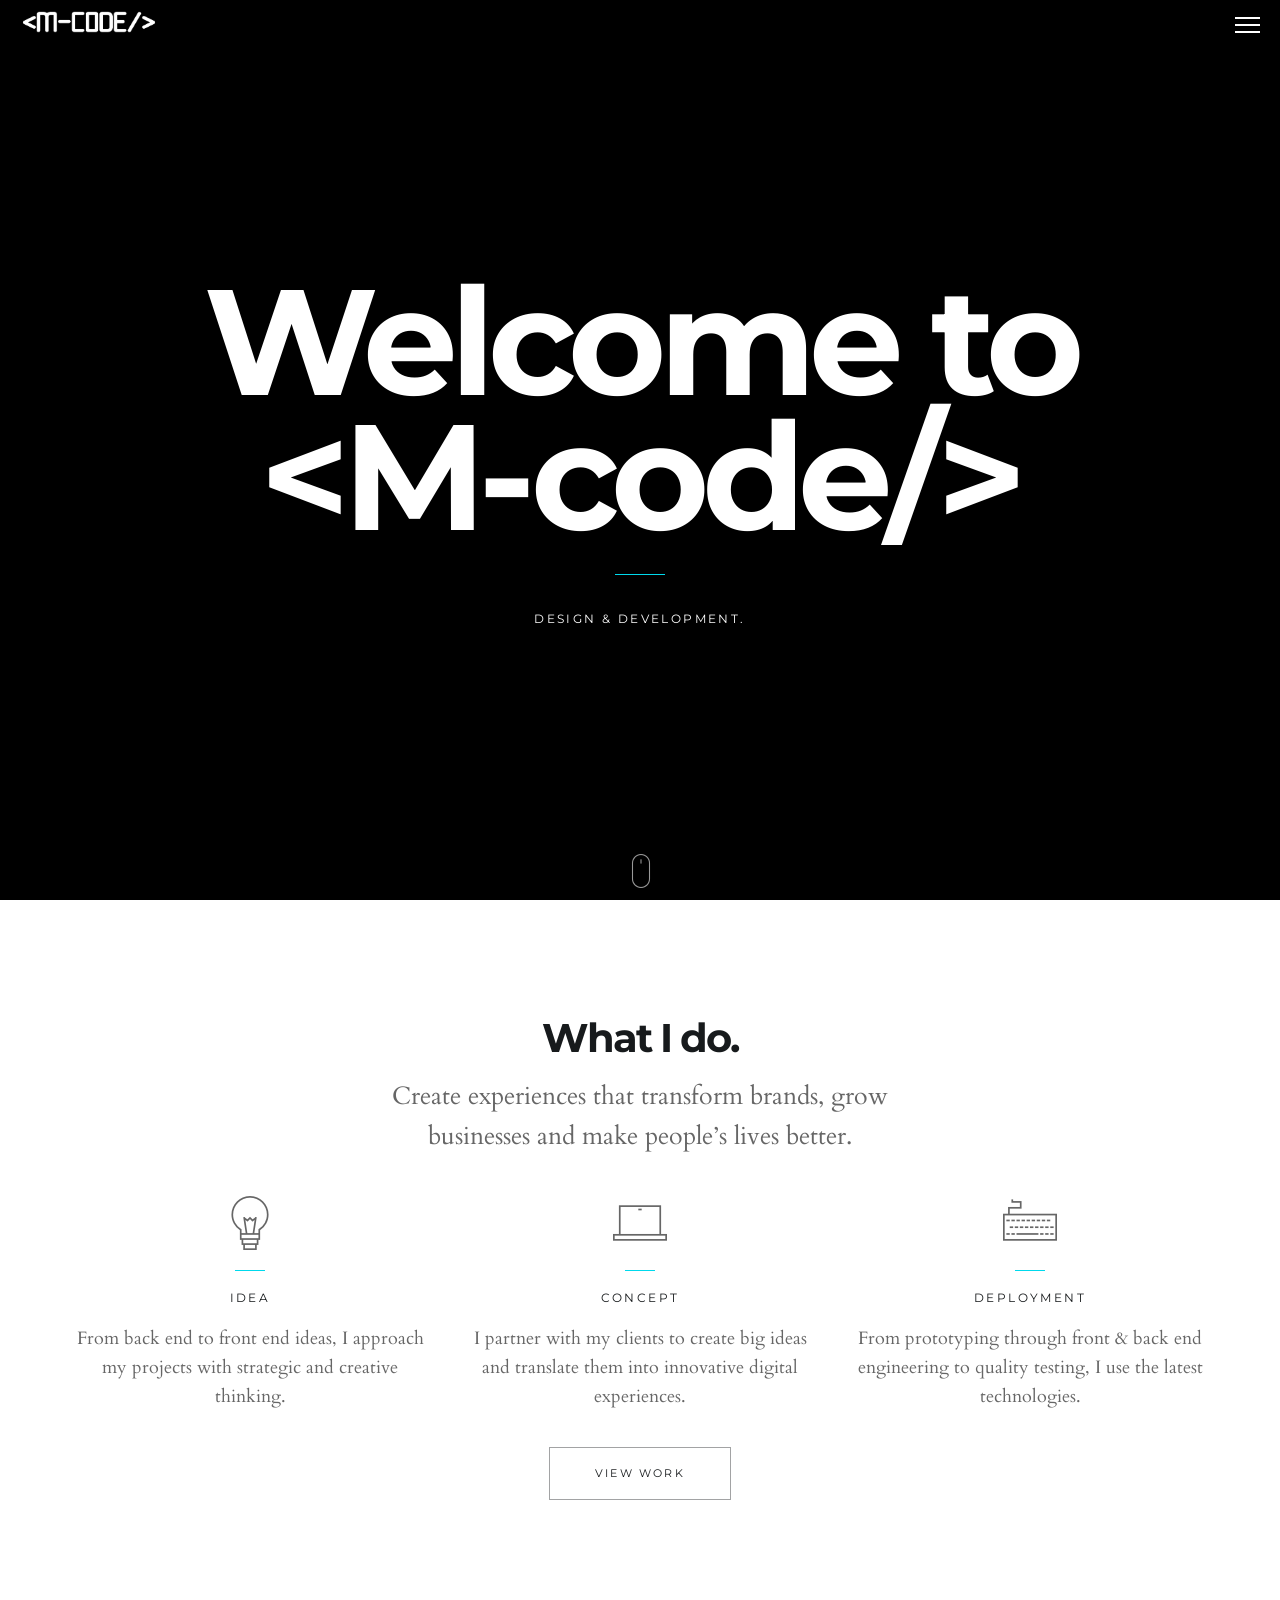
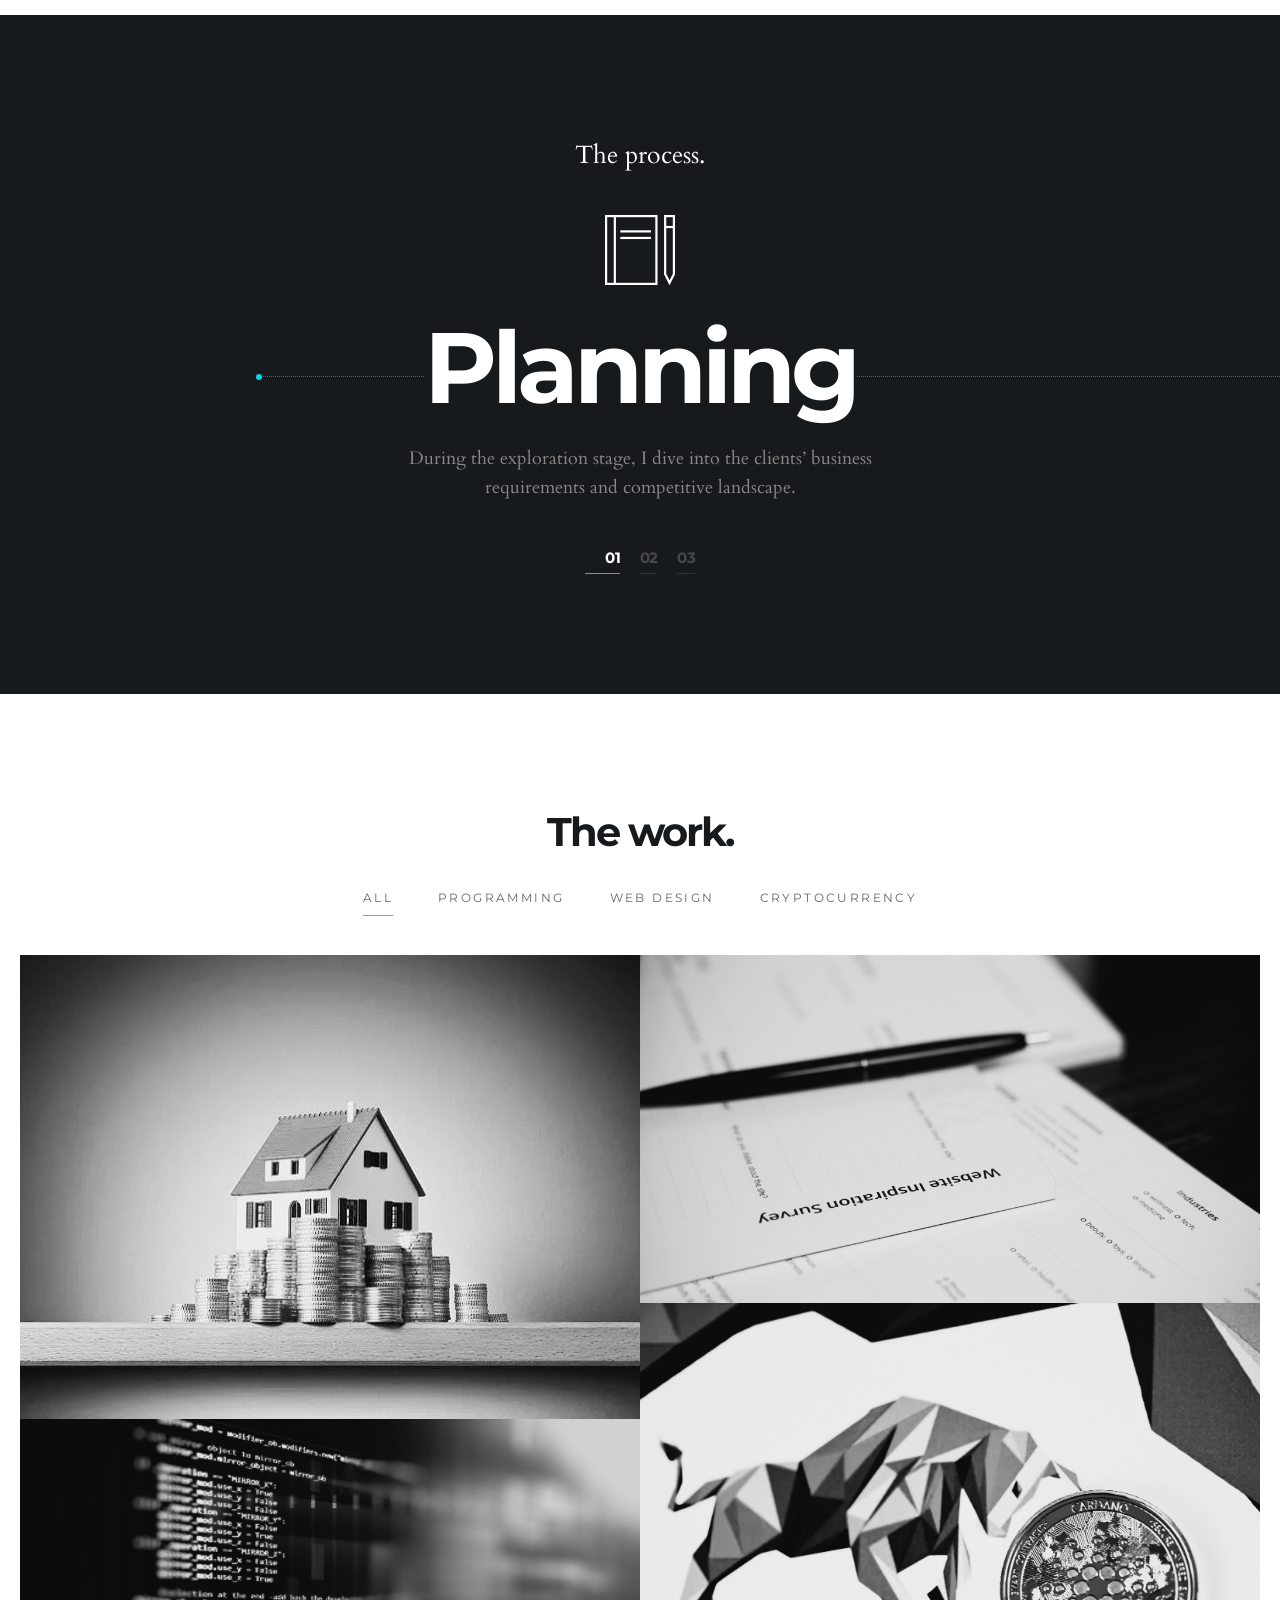
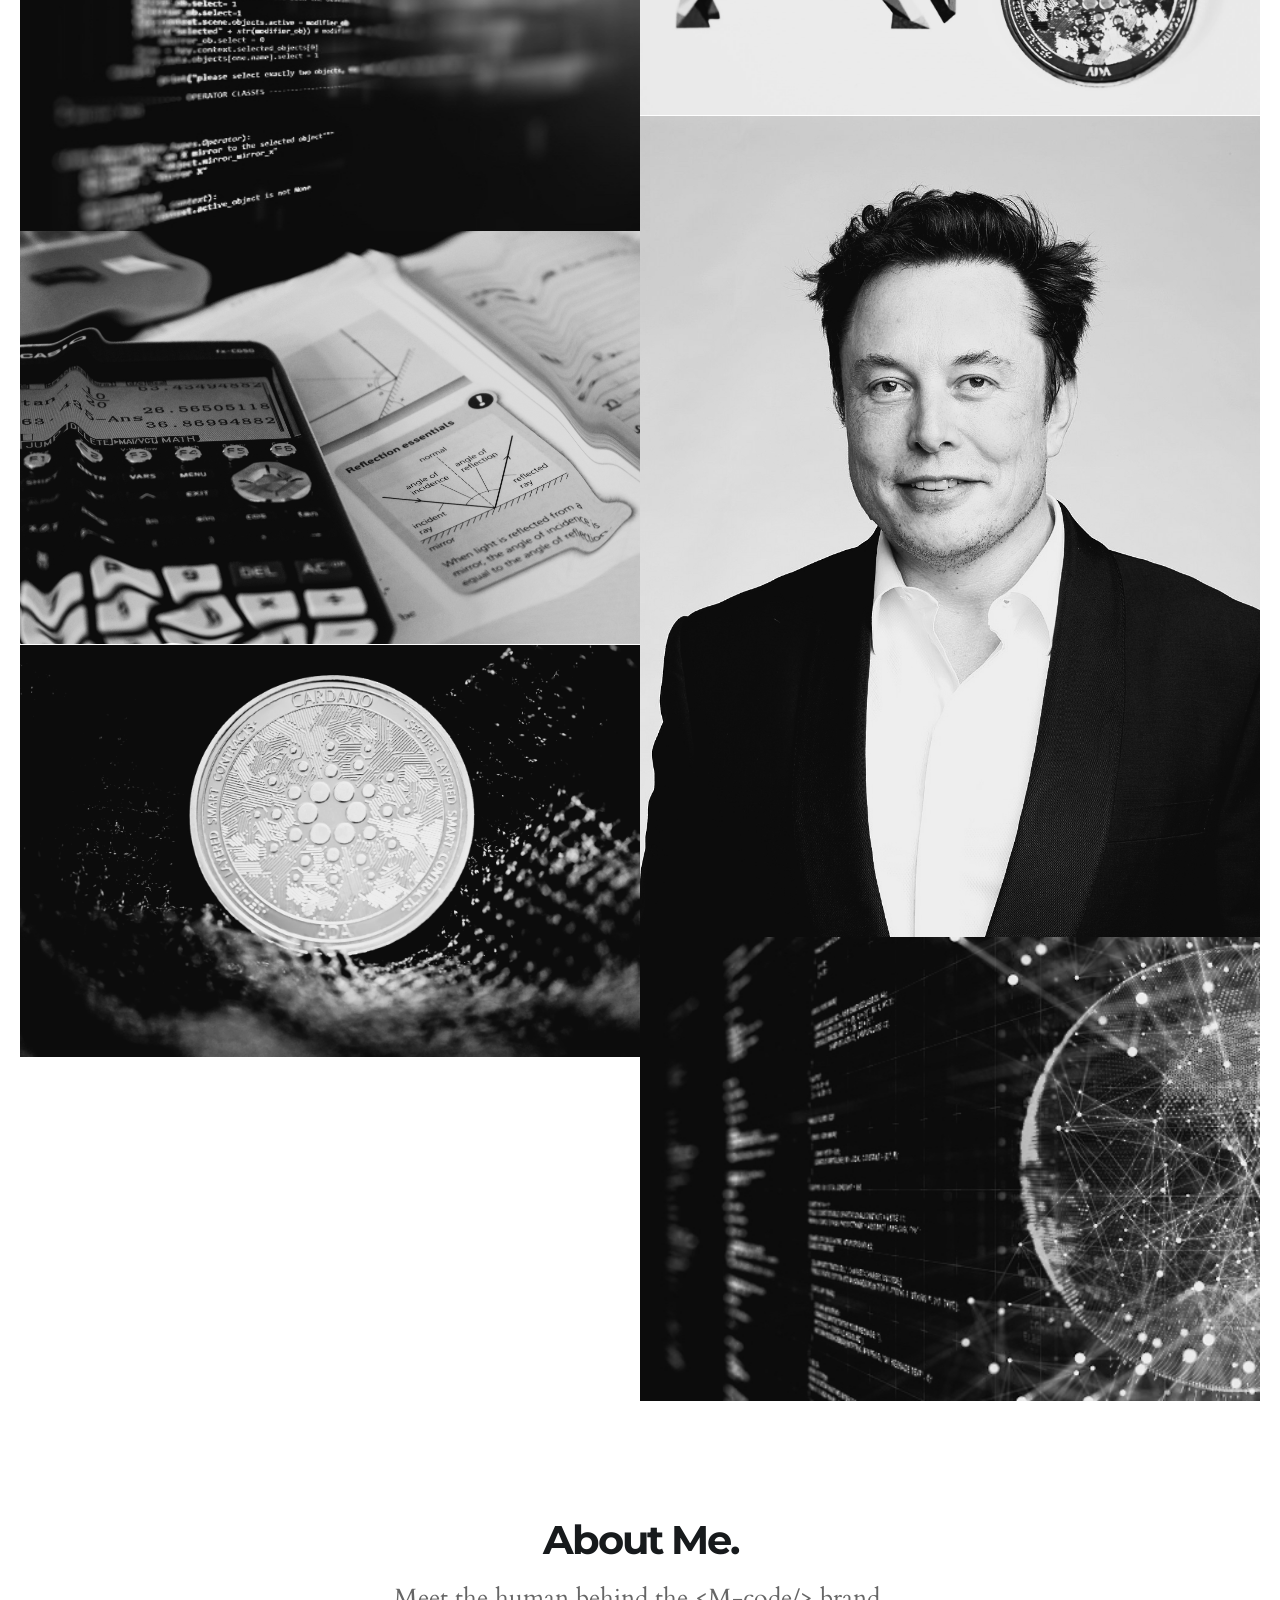
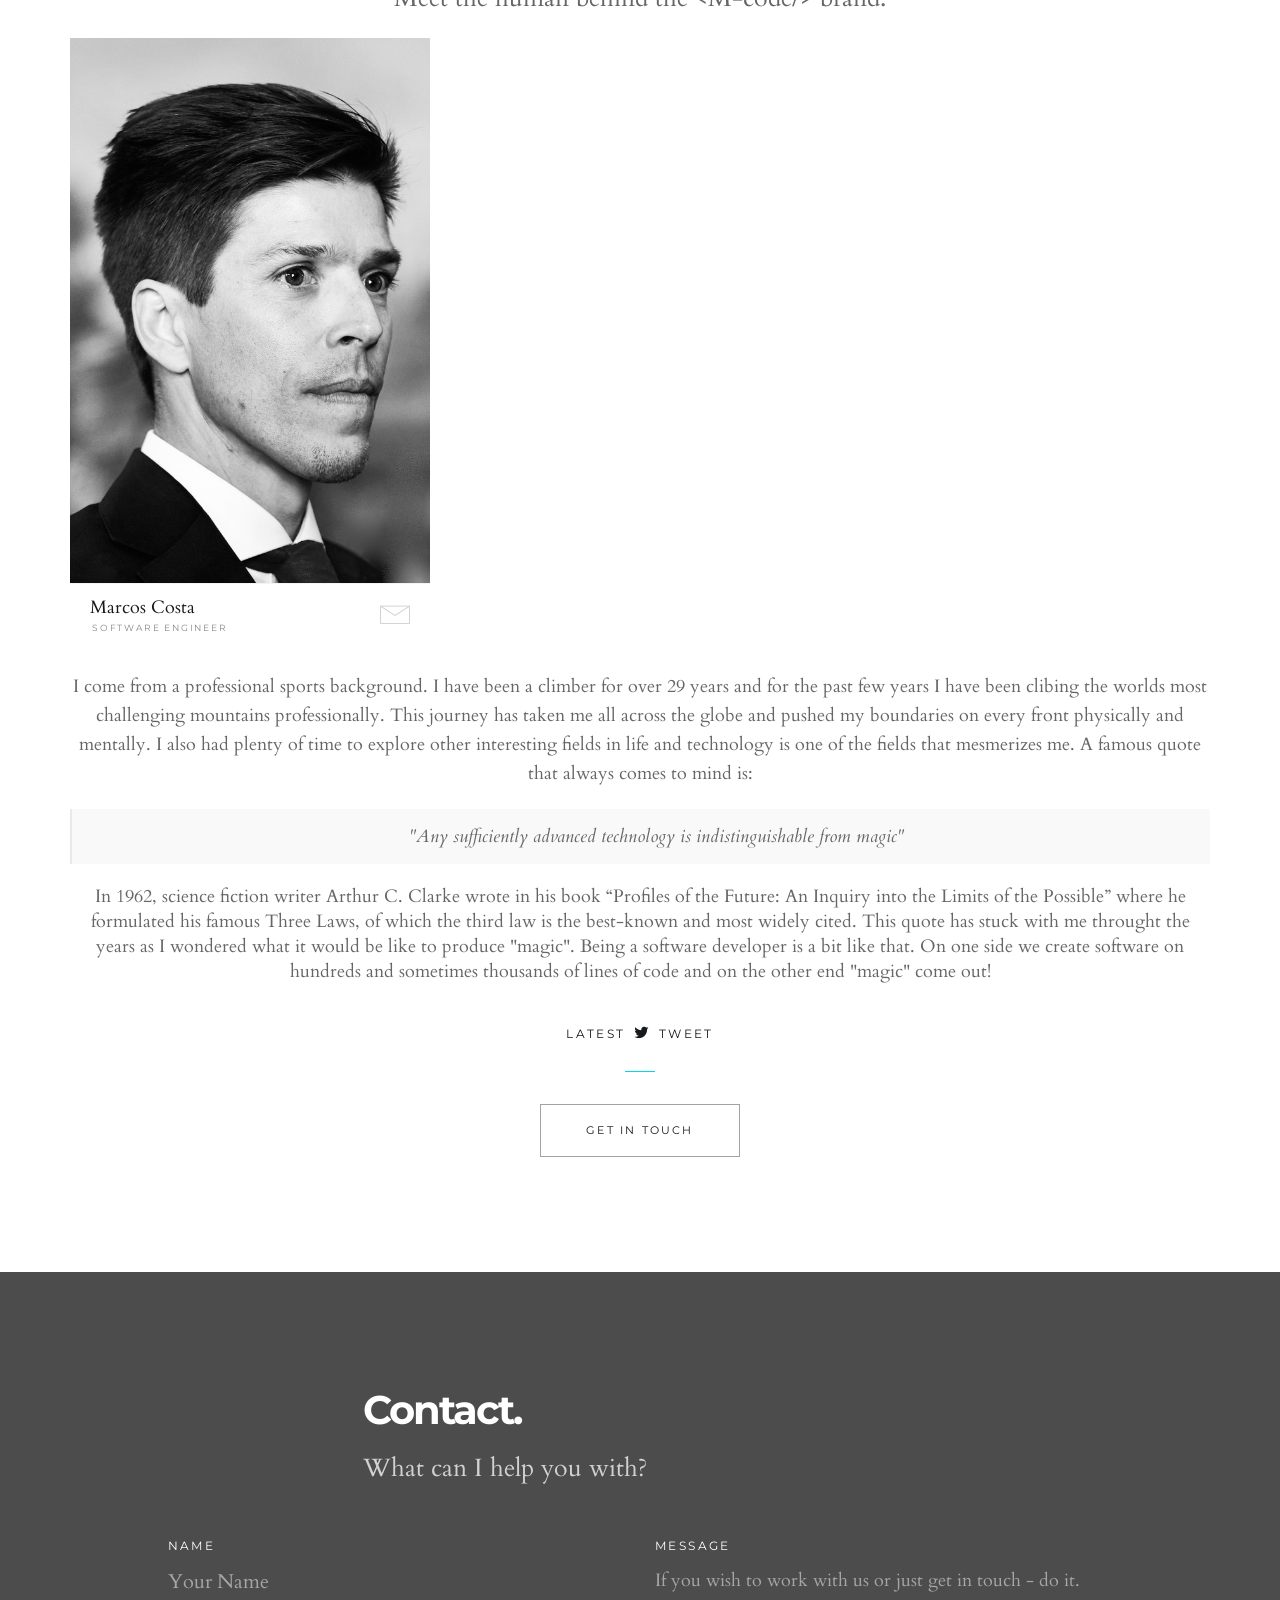
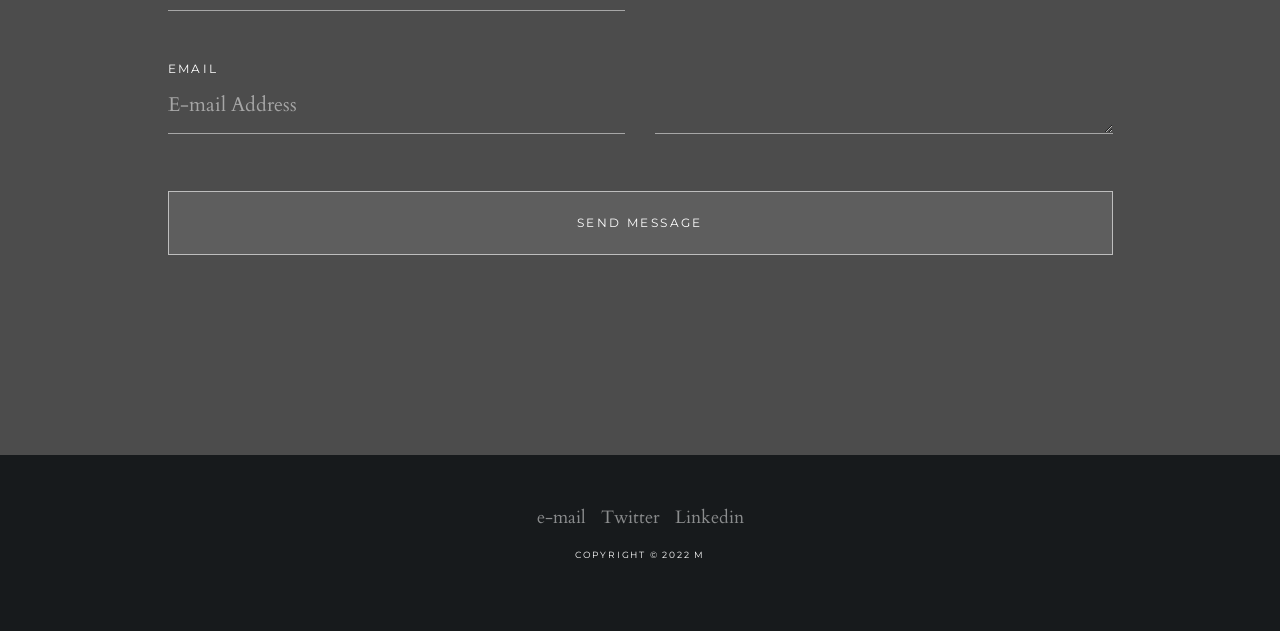
==== commit 185b7b78: "grammar grammar" ====
--- a/index.html
+++ b/index.html
@@ -414,8 +414,8 @@
 			<div class="row">
 				<div class="col-xs-12 call-to-action wow fadeInUp" data-wow-delay="1s">
 					<p>I come from a professional sports background. I have been a climber for over 29 years and for the
-						past several
-						15 years I have been clibing the worlds most challenging mountains professionally. This journey
+						past few
+					 years I have been clibing the worlds most challenging mountains professionally. This journey
 						has taken me all
 						across the globe and pushed my boundaries on every front physically and mentally. I also had
 						plenty of time to explore other
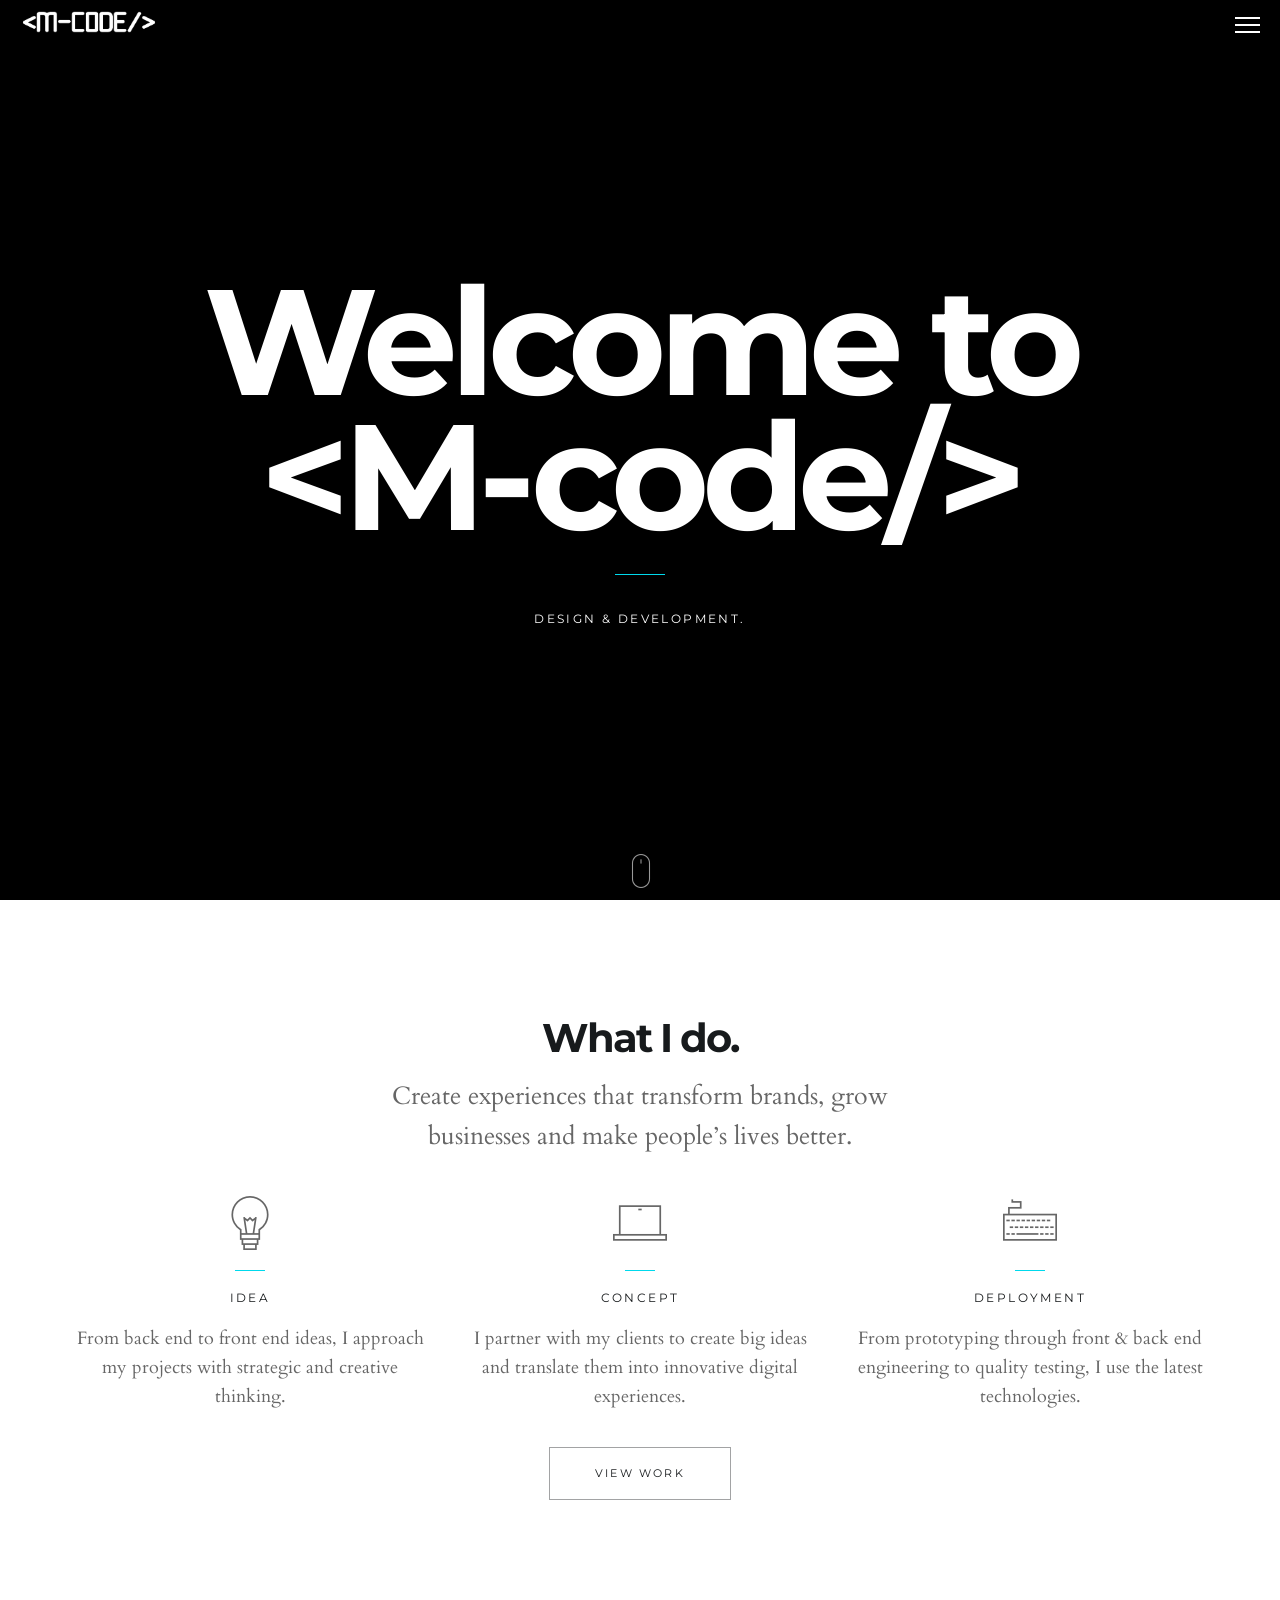
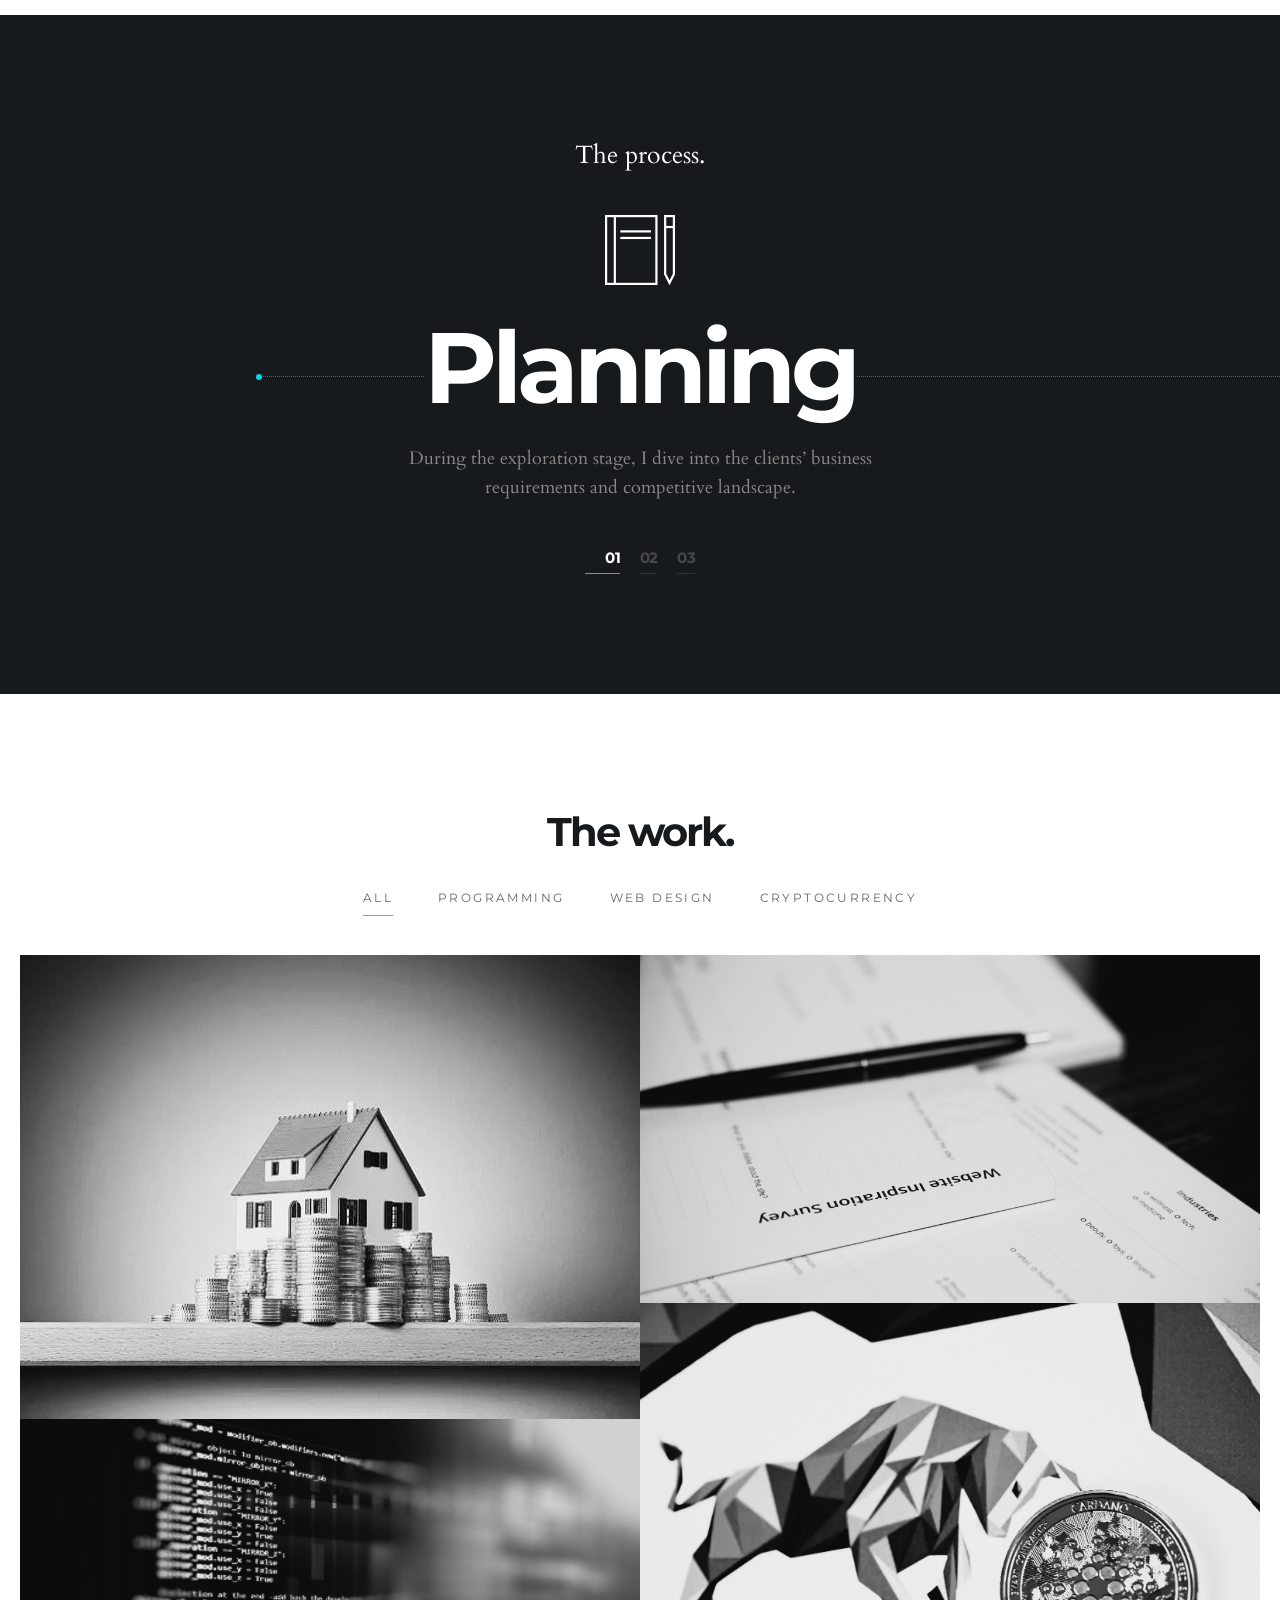
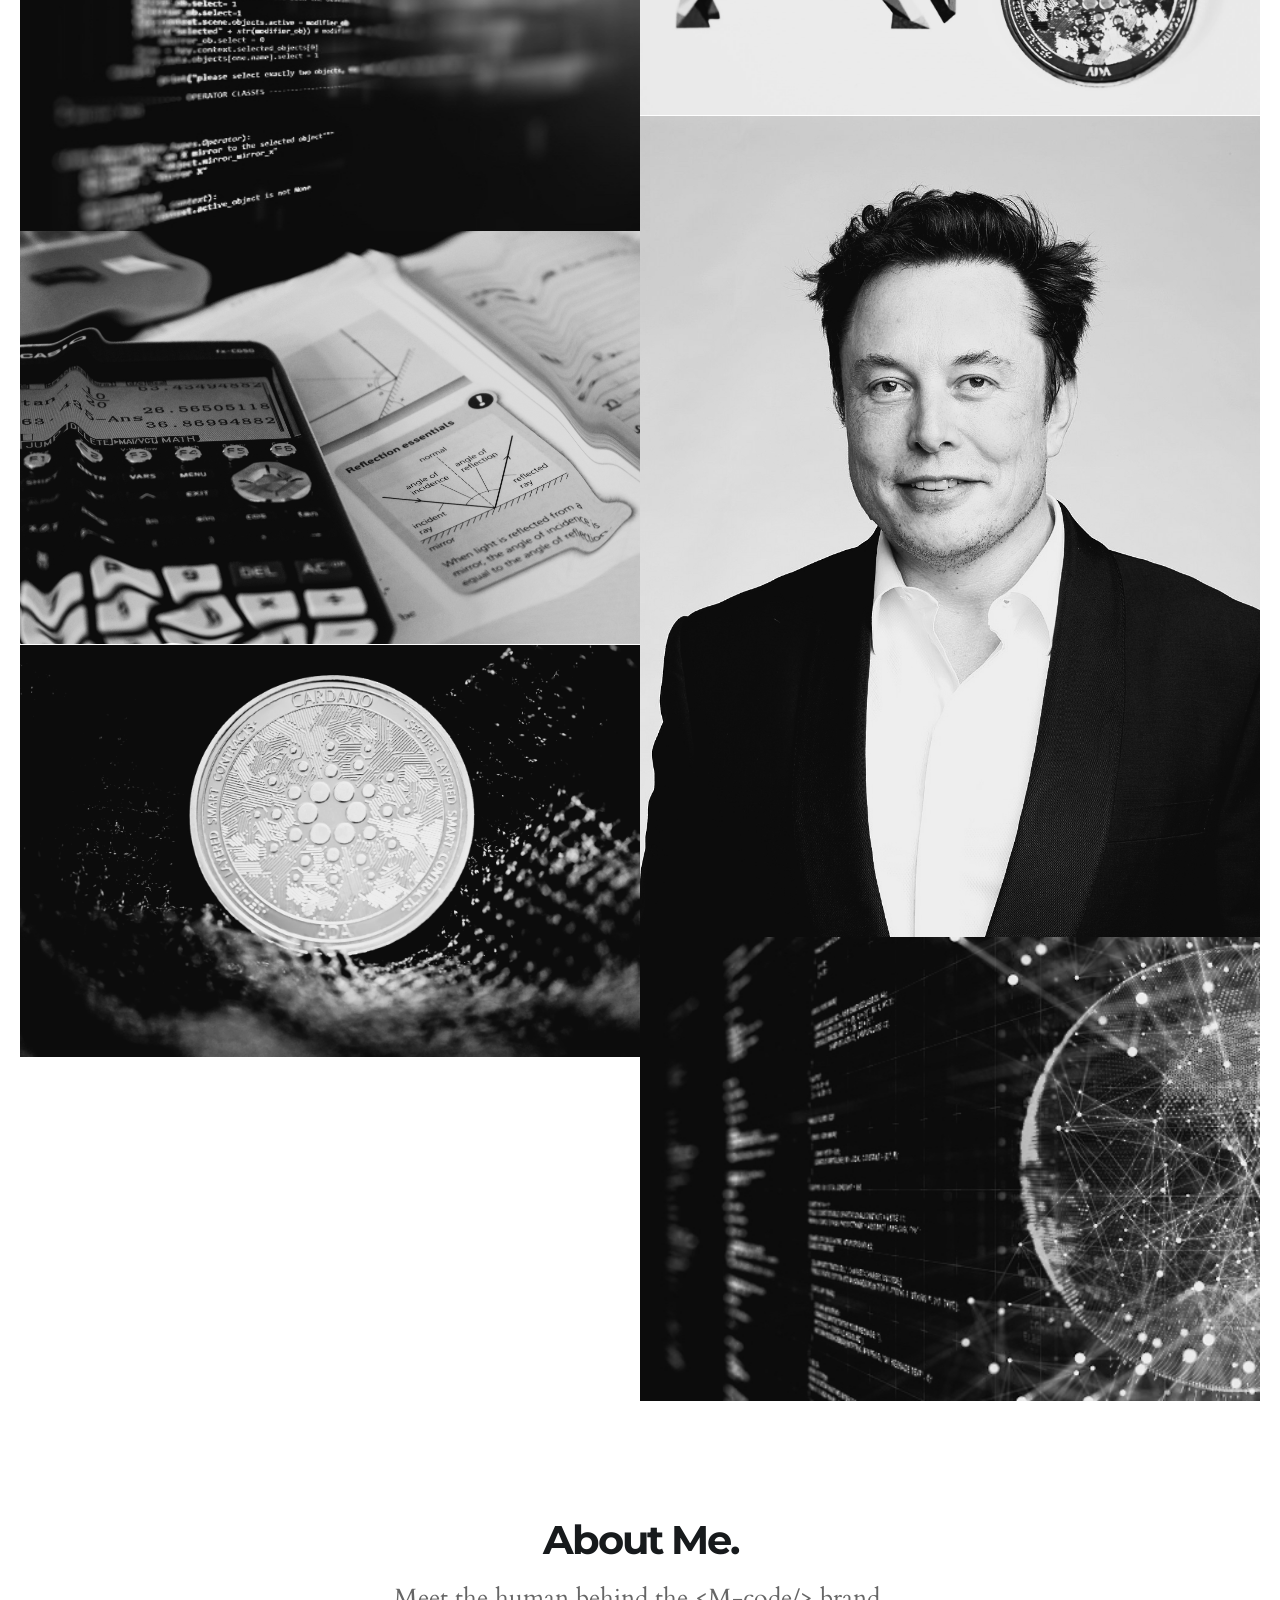
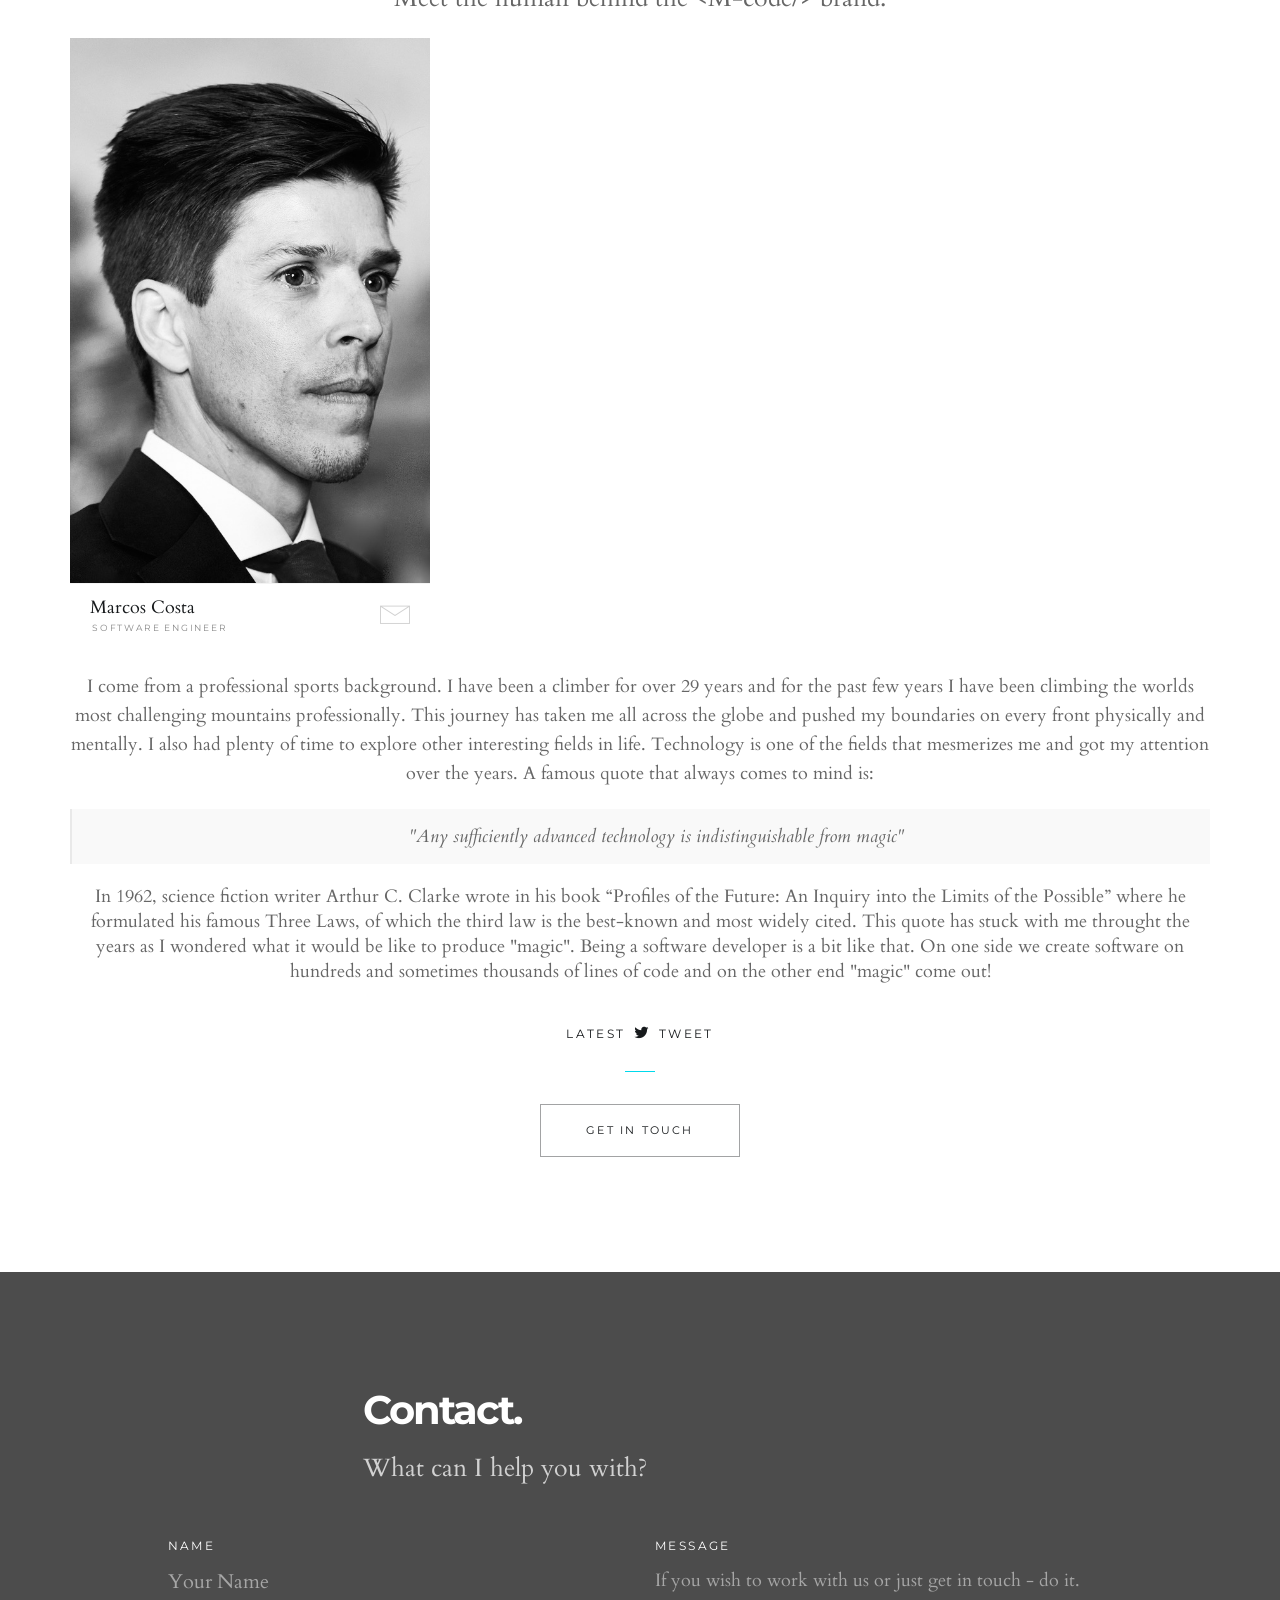
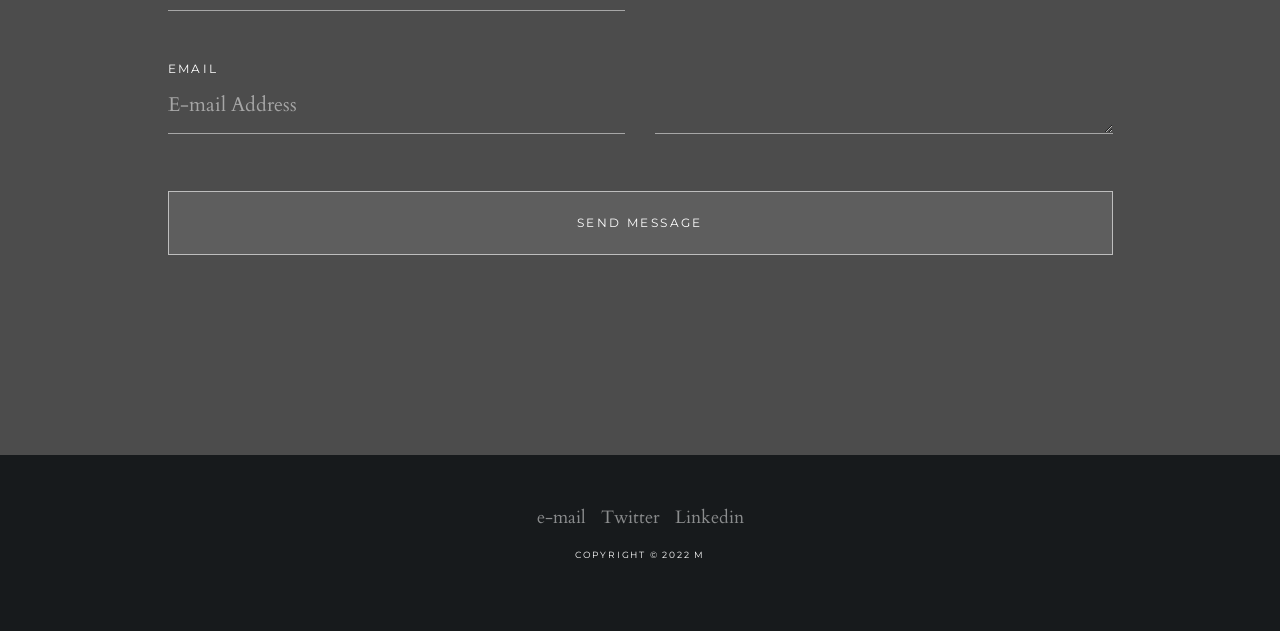
==== commit 2f9c3f75: "text text update" ====
--- a/index.html
+++ b/index.html
@@ -415,11 +415,11 @@
 				<div class="col-xs-12 call-to-action wow fadeInUp" data-wow-delay="1s">
 					<p>I come from a professional sports background. I have been a climber for over 29 years and for the
 						past few
-					 years I have been clibing the worlds most challenging mountains professionally. This journey
+					 years I have been climbing the worlds most challenging mountains professionally. This journey
 						has taken me all
 						across the globe and pushed my boundaries on every front physically and mentally. I also had
 						plenty of time to explore other
-						interesting fields in life and technology is one of the fields that mesmerizes me. A famous
+						interesting fields in life. Technology is one of the fields that mesmerizes me and got my attention over the years. A famous
 						quote that always comes to mind is:
 
 					<div class="quote">
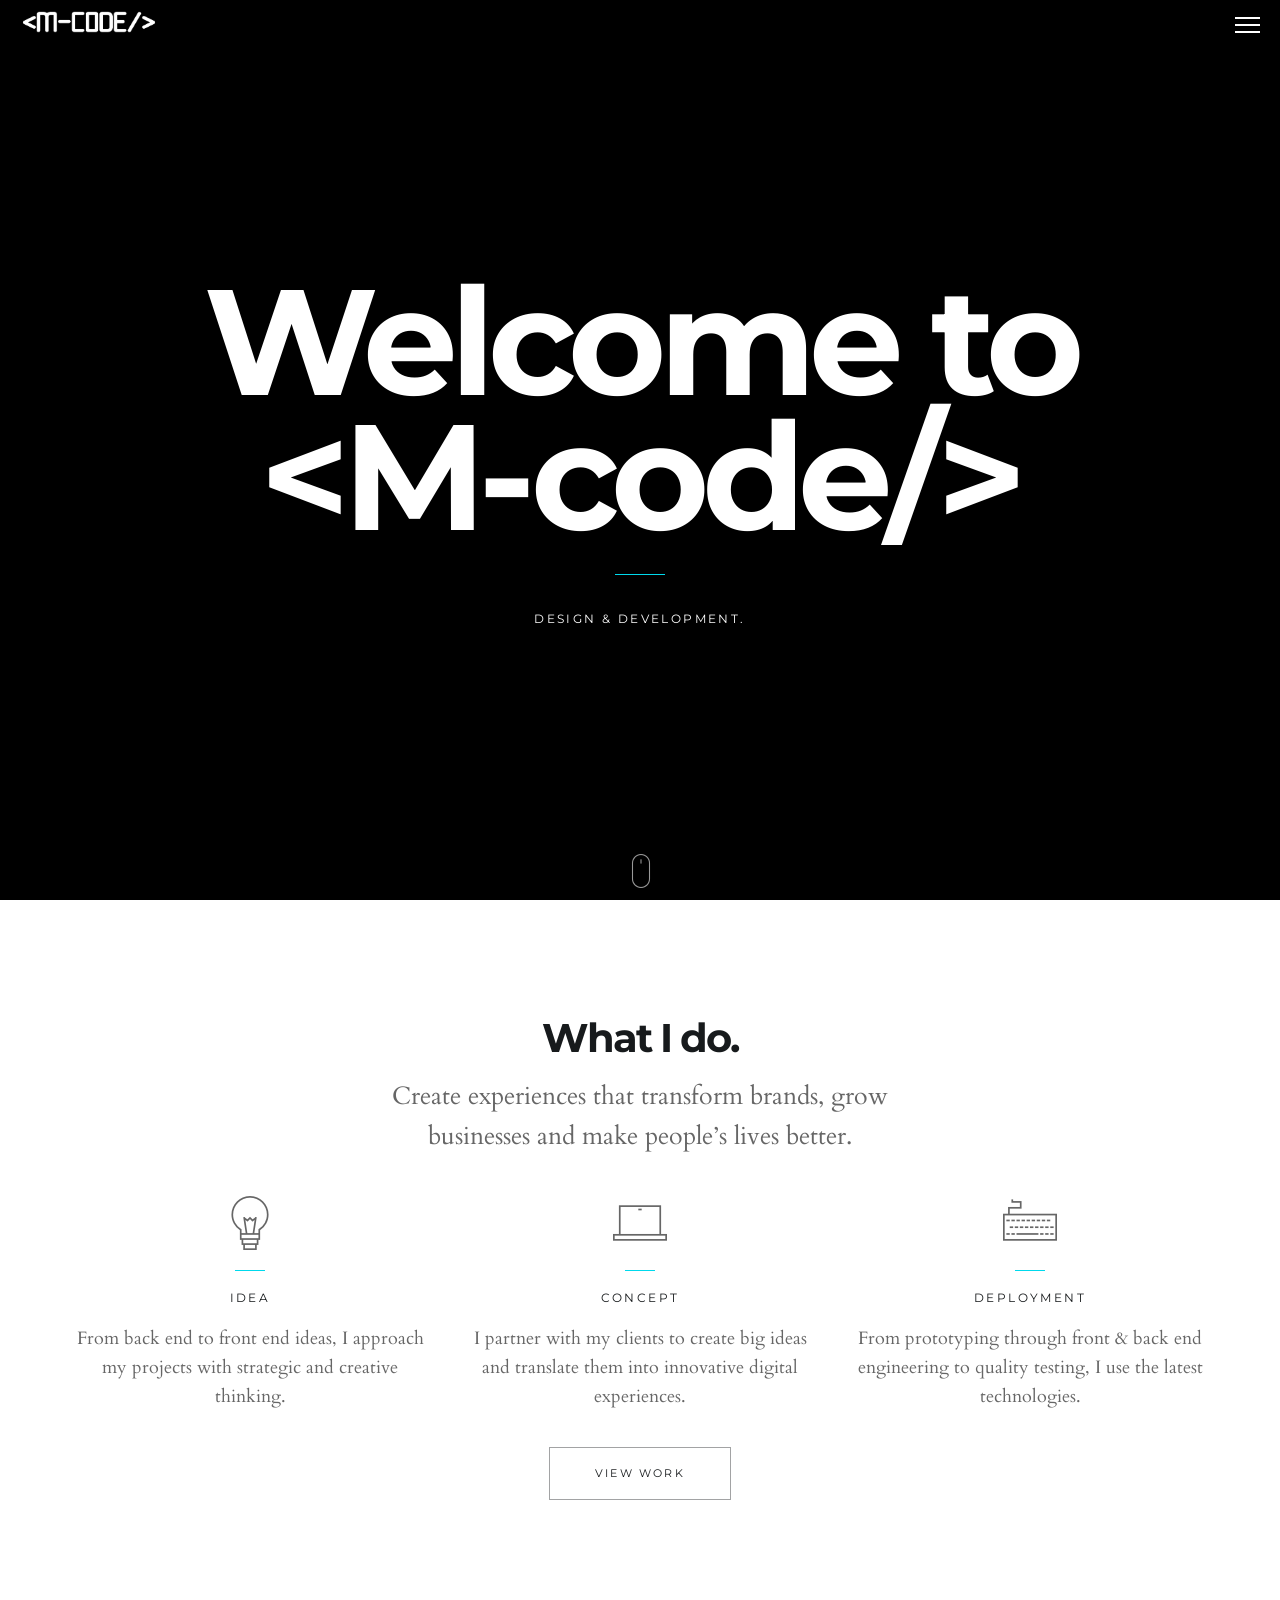
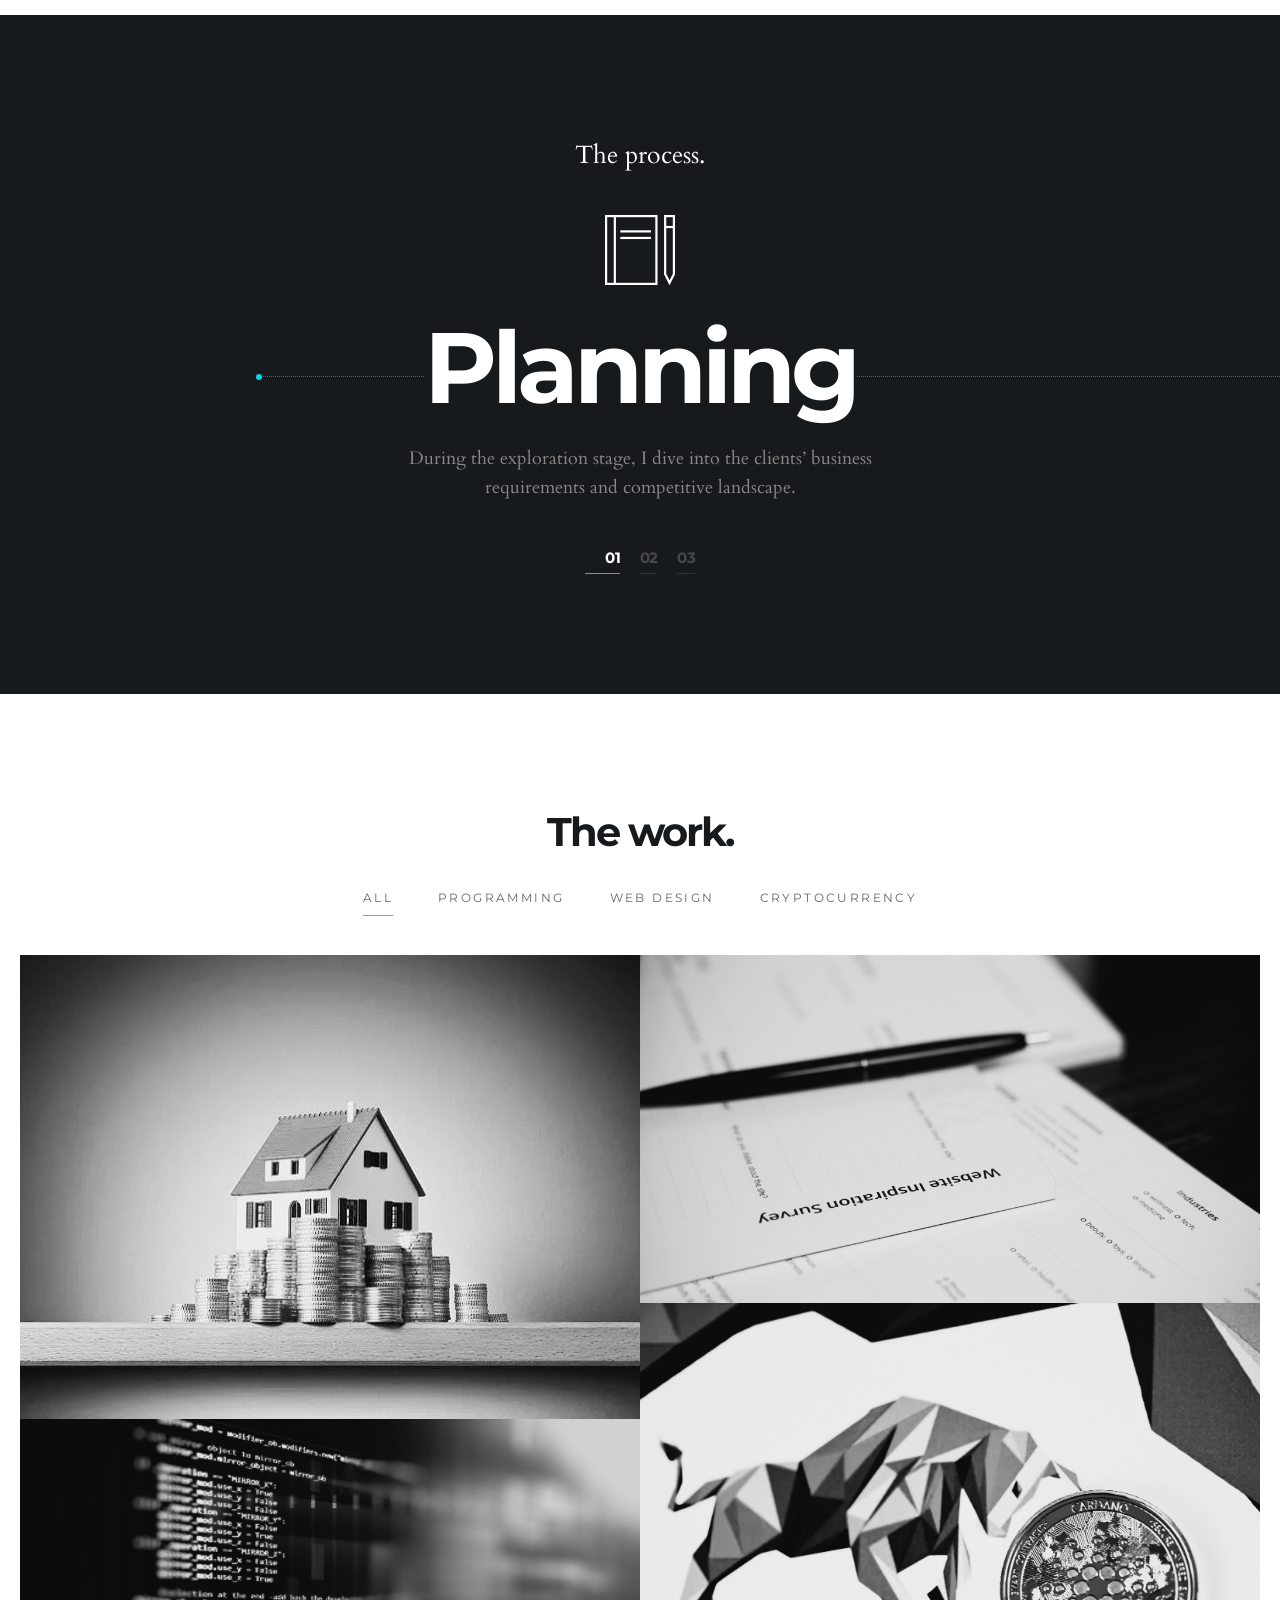
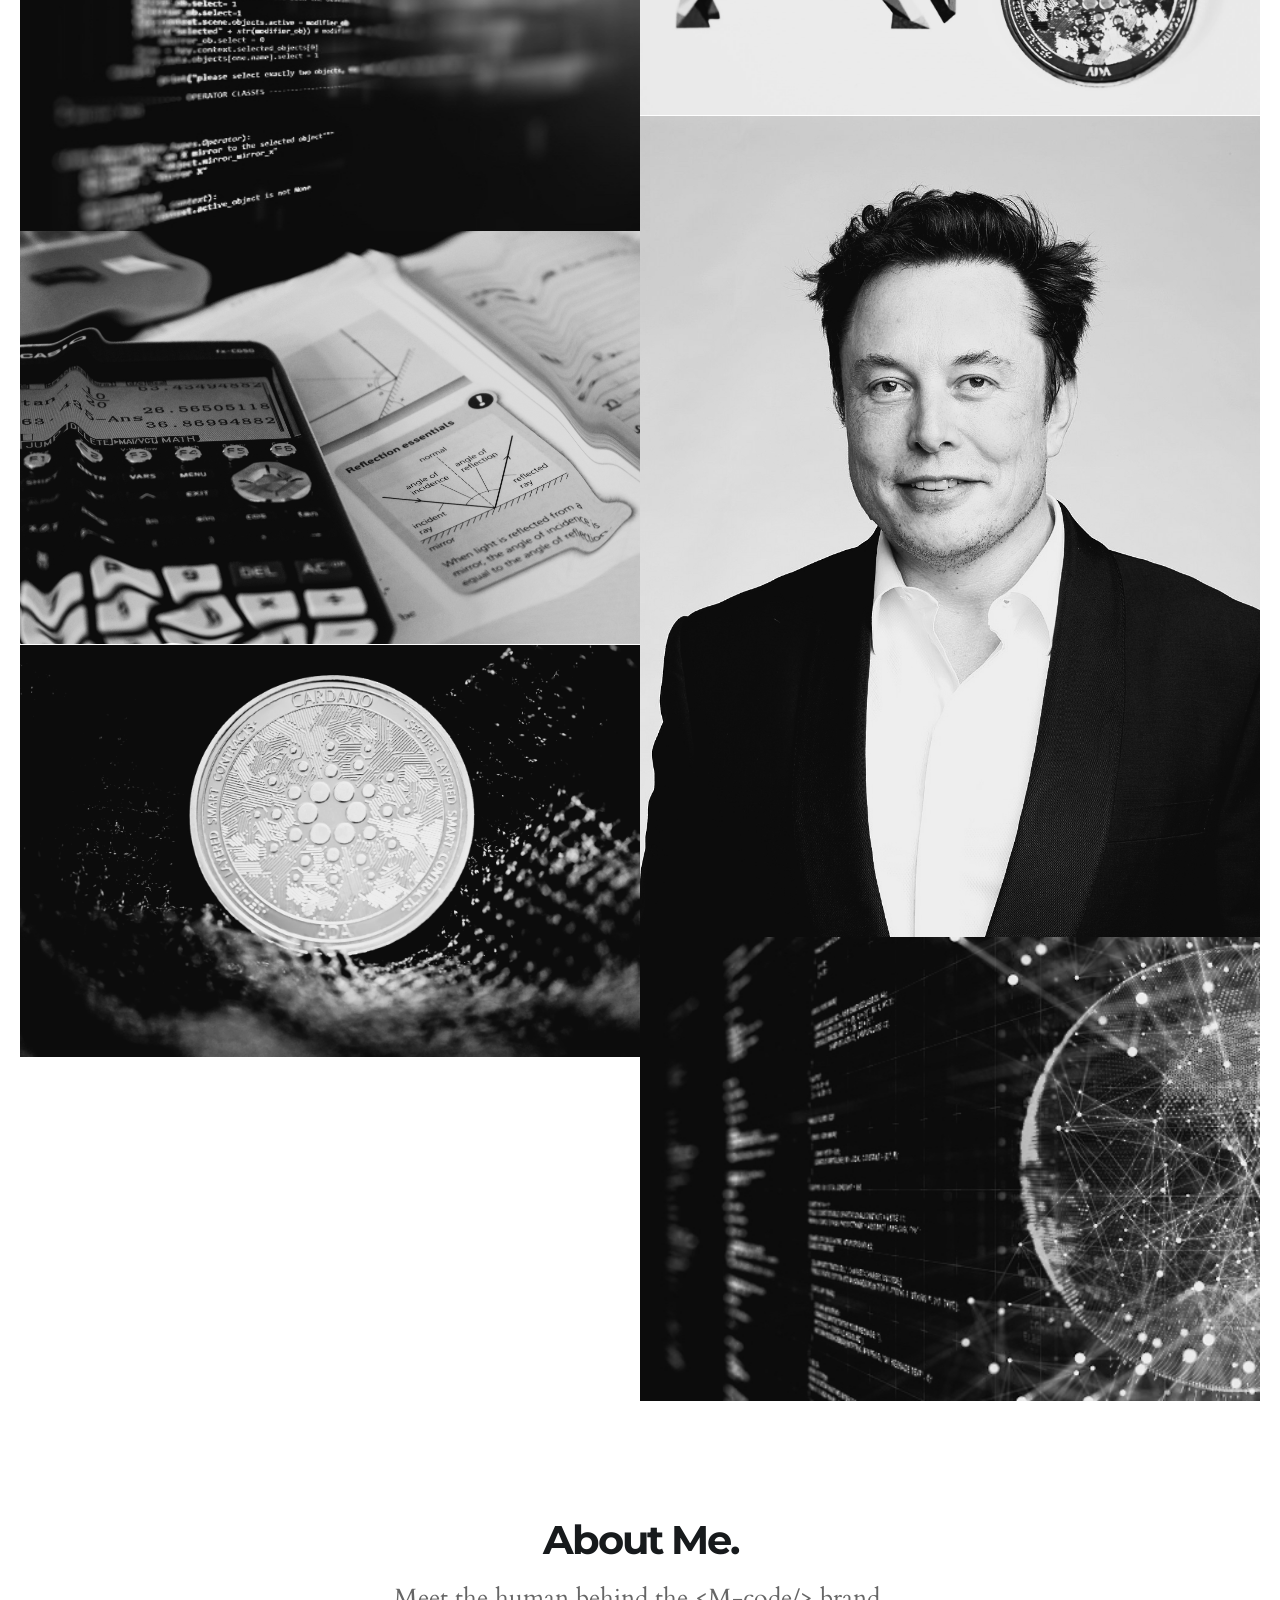
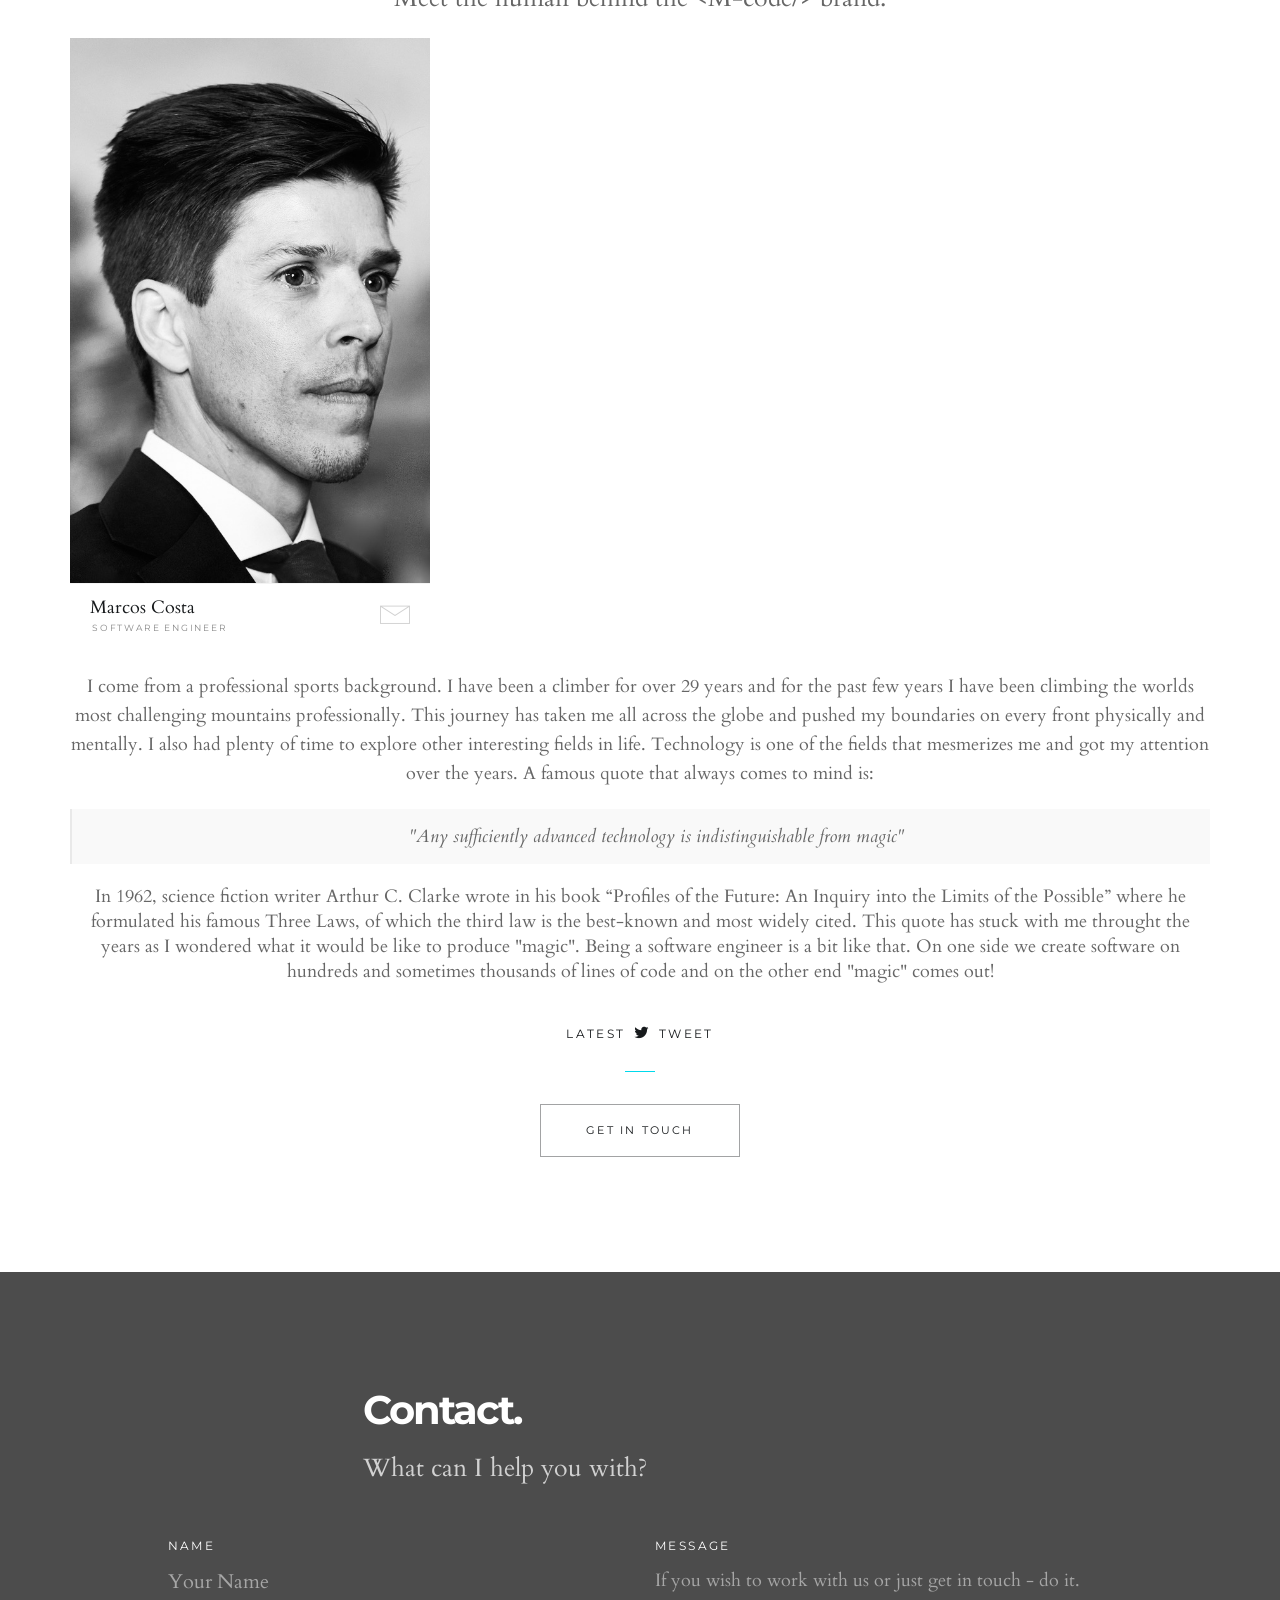
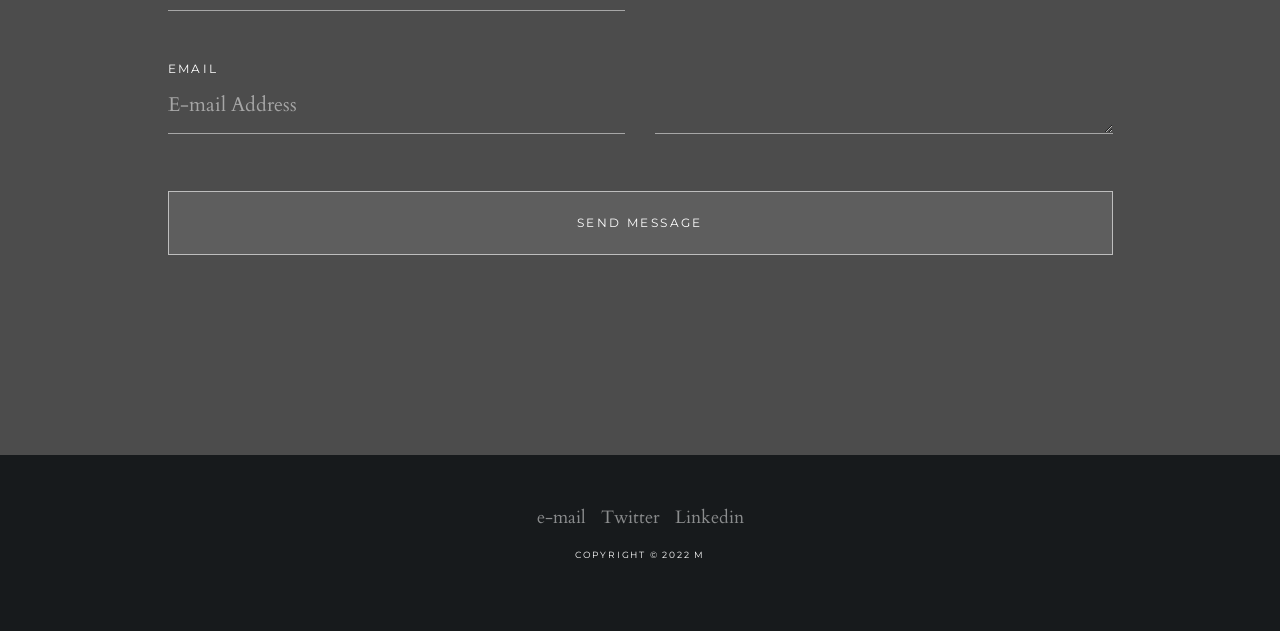
==== commit b4184748: "grammar grammar" ====
--- a/index.html
+++ b/index.html
@@ -433,8 +433,8 @@
 					Inquiry into the Limits of the Possible” where he formulated his famous Three Laws, of which the
 					third law is the best-known and most widely cited.
 					This quote has stuck with me throught the years as I wondered what it would be like to produce
-					"magic". Being a software developer is a bit like that. On one side we create
-					software on hundreds and sometimes thousands of lines of code and on the other end "magic" come out!
+					"magic". Being a software engineer is a bit like that. On one side we create
+					software on hundreds and sometimes thousands of lines of code and on the other end "magic" comes out!
 					</p>
 				</div>
 				<div class="col-xs-12 col-sm-10 col-sm-offset-1 twitter call-to-action">
